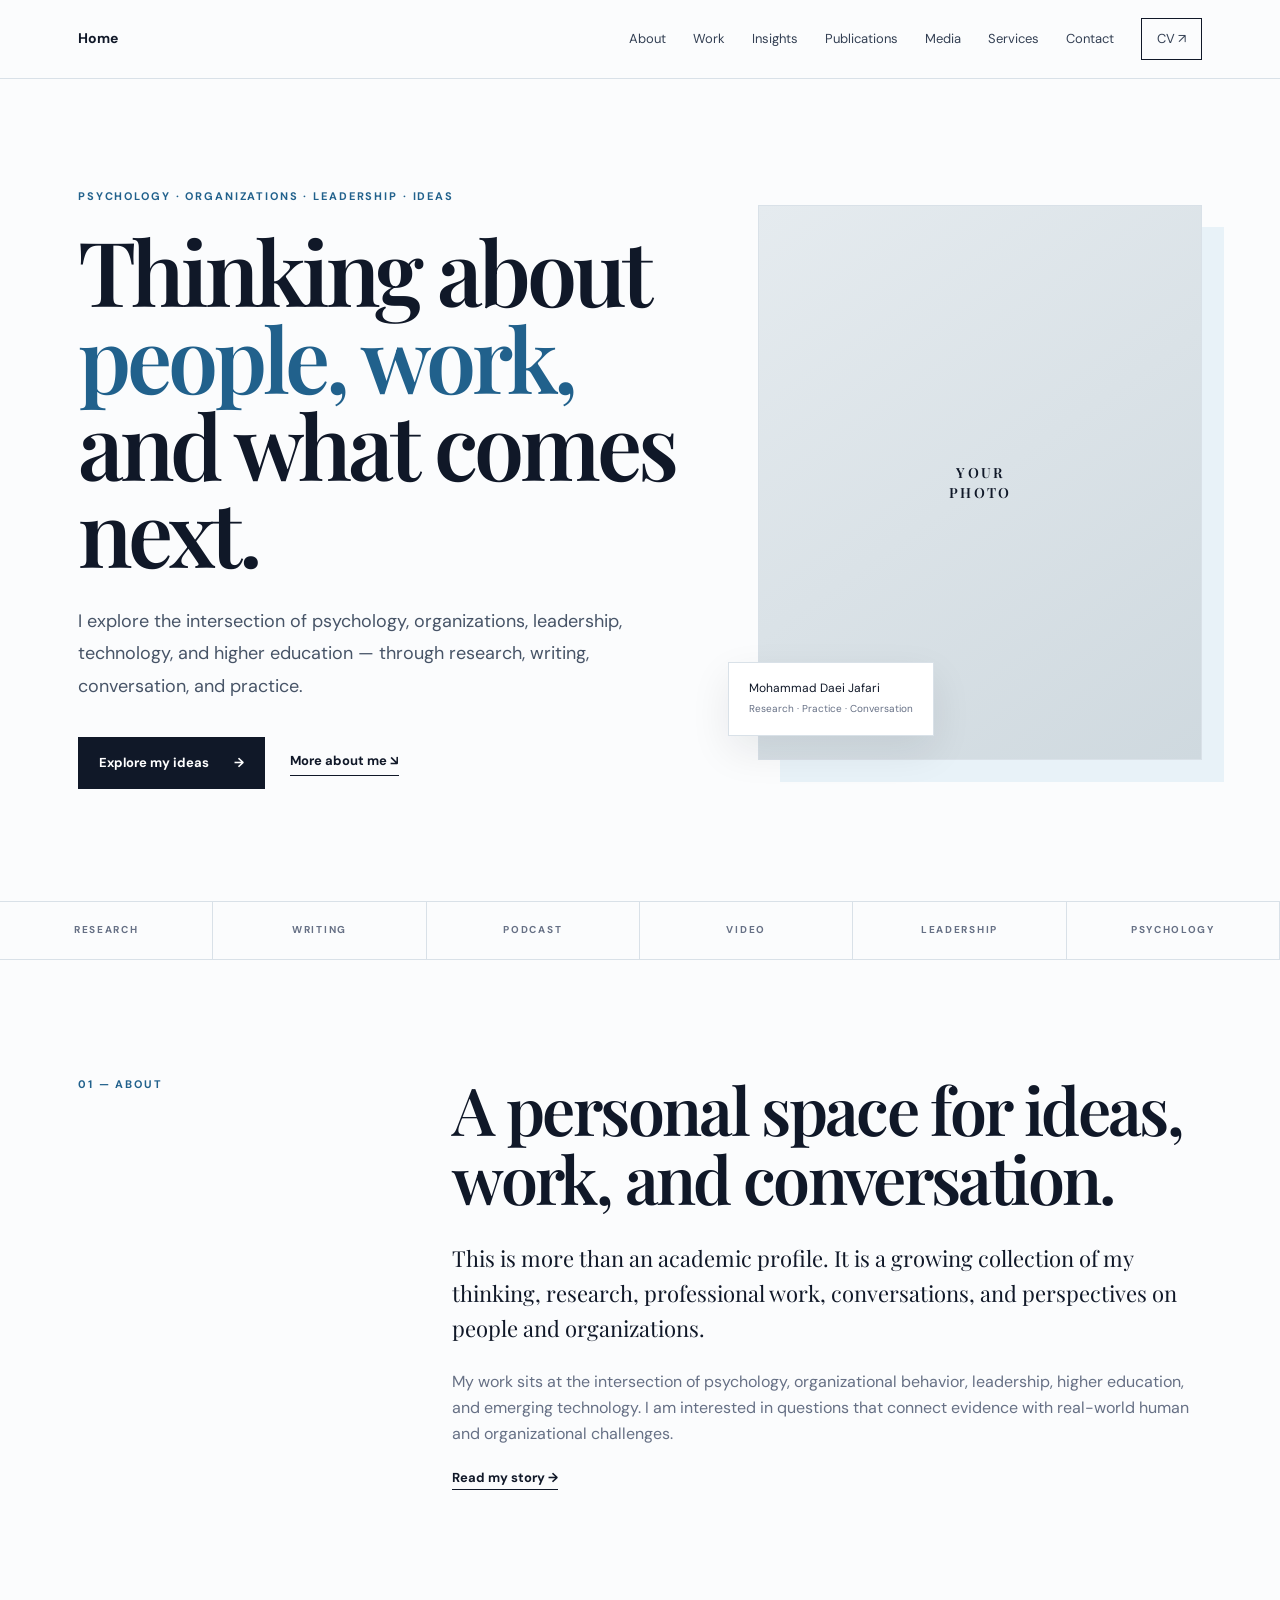
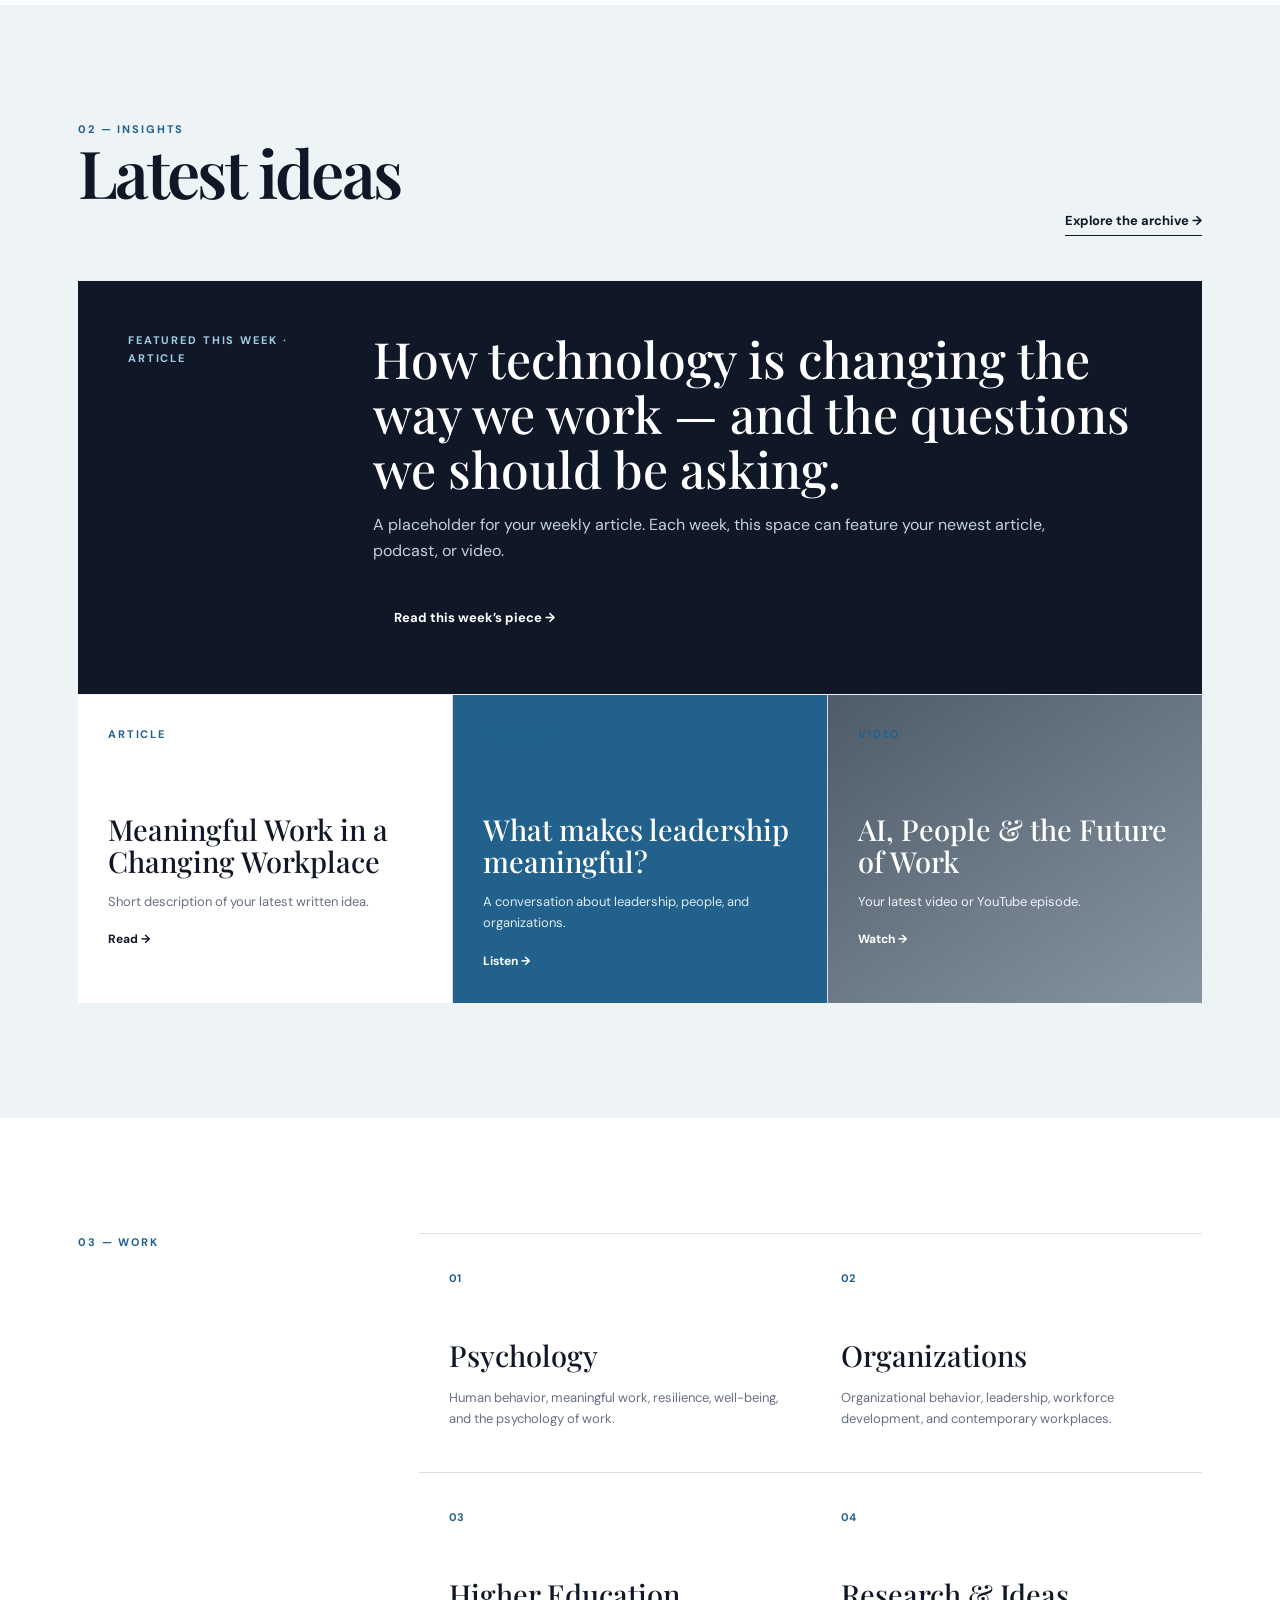
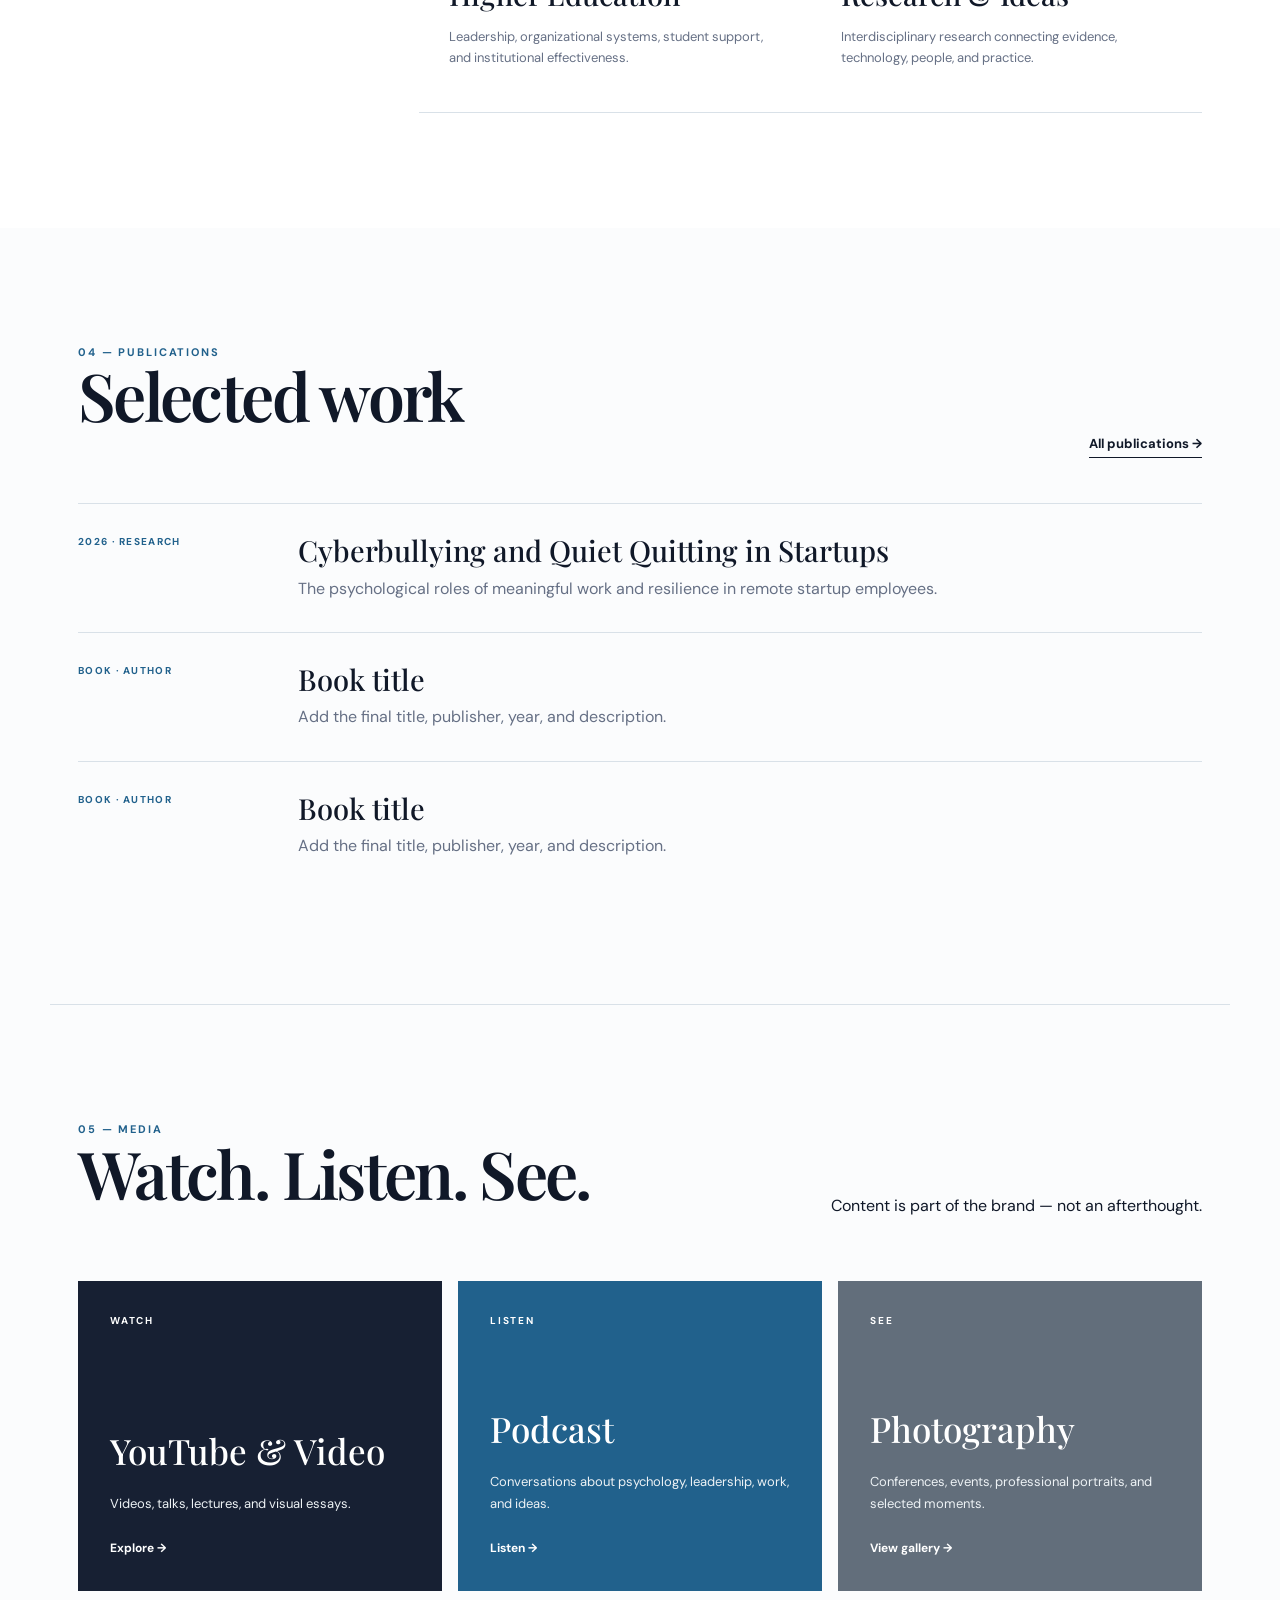
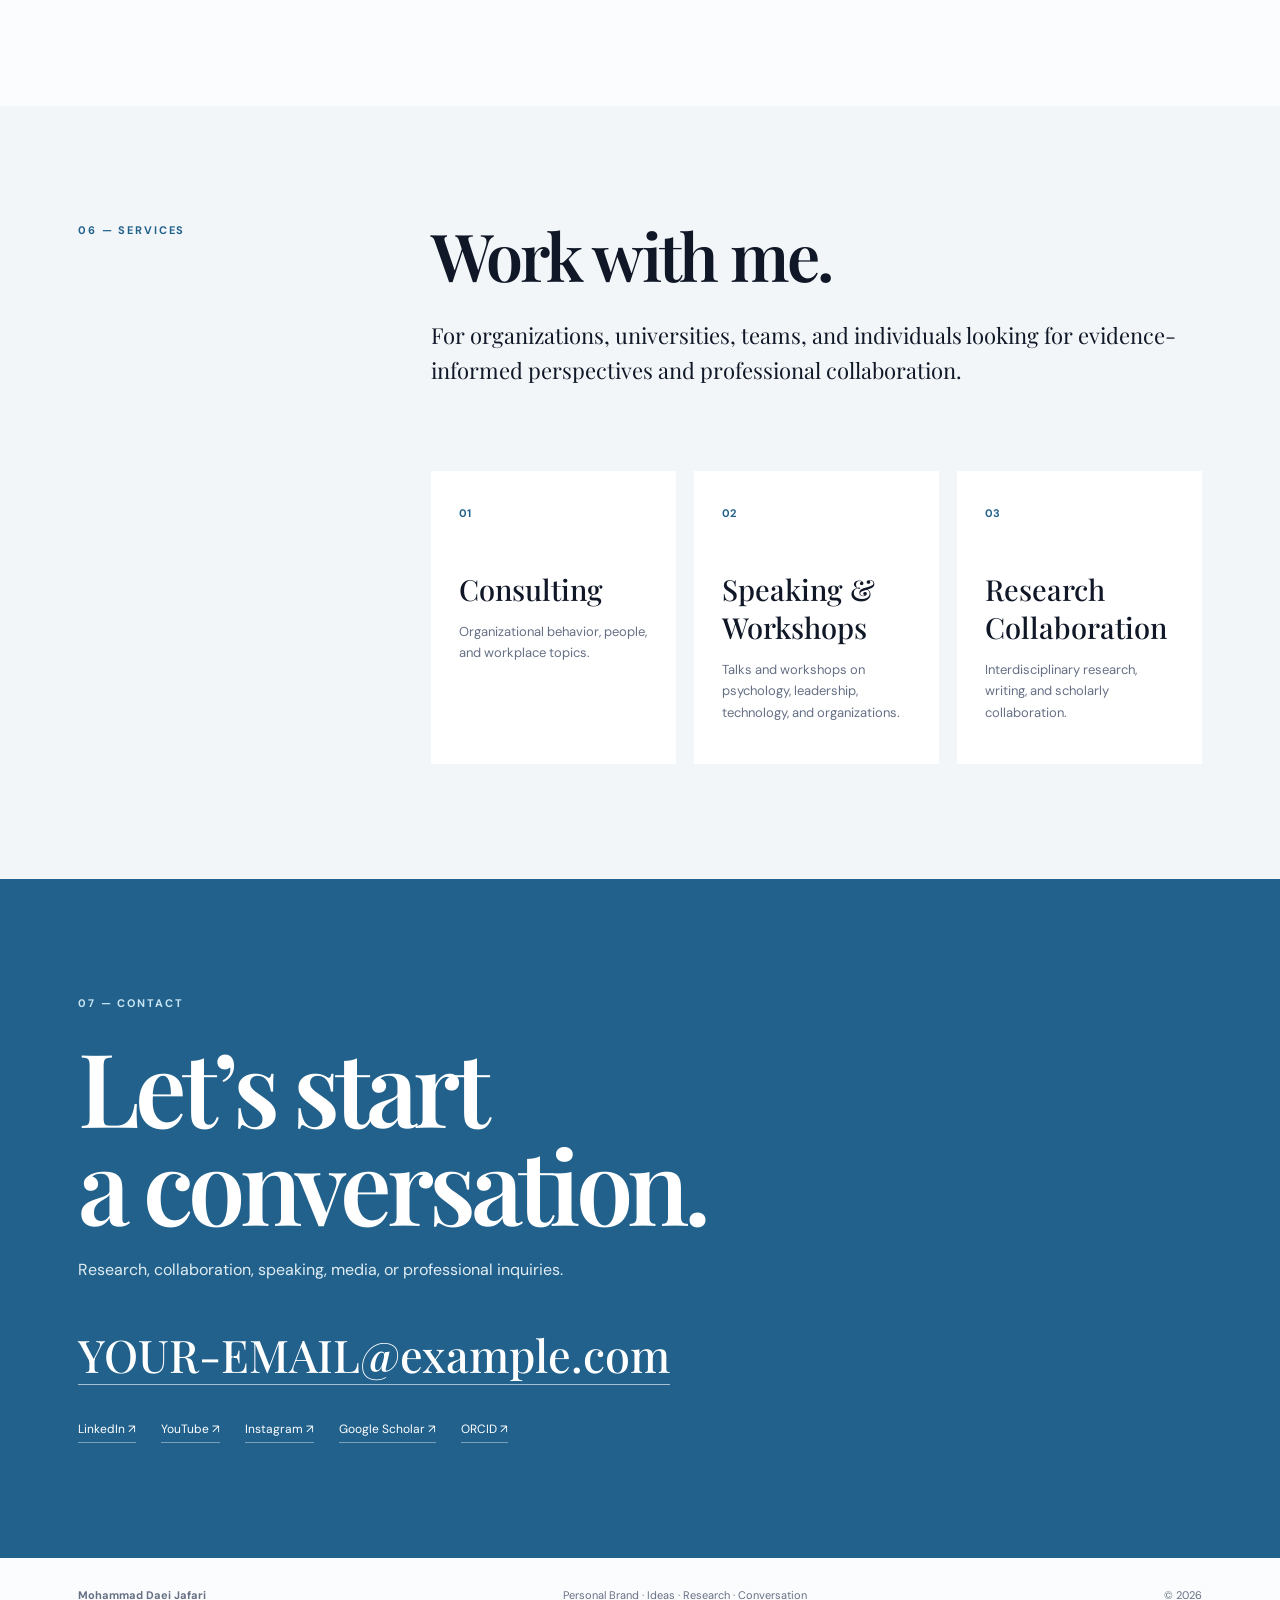
==== index.html @ 054f5a68 "Add files via upload" ====
<!DOCTYPE html>
<html lang="en">
<head>
<meta charset="UTF-8">
<meta name="viewport" content="width=device-width, initial-scale=1.0">
<meta name="description" content="Mohammad Daei Jafari — ideas, research, conversations, and professional work across psychology, organizations, leadership, and higher education.">
<title>Mohammad Daei Jafari — Personal Brand</title>
<link rel="preconnect" href="https://fonts.googleapis.com">
<link rel="preconnect" href="https://fonts.gstatic.com" crossorigin>
<link href="https://fonts.googleapis.com/css2?family=DM+Sans:wght@400;500;600;700&family=Playfair+Display:wght@500;600;700&display=swap" rel="stylesheet">
<link rel="stylesheet" href="style.css">
</head>
<body>
<header class="header">
  <div class="nav-wrap">
    <a class="home" href="#top">Home</a>
    <button class="menu" aria-label="Open navigation">☰</button>
    <nav id="nav">
      <a href="#about">About</a>
      <a href="#work">Work</a>
      <a href="#insights">Insights</a>
      <a href="#publications">Publications</a>
      <a href="#media">Media</a>
      <a href="#services">Services</a>
      <a href="#contact">Contact</a>
      <a class="cv" href="assets/Mohammad-Daei-Jafari-CV.pdf">CV ↗</a>
    </nav>
  </div>
</header>

<main id="top">
<section class="hero">
  <div class="hero-copy">
    <p class="kicker">PSYCHOLOGY · ORGANIZATIONS · LEADERSHIP · IDEAS</p>
    <h1>Thinking about<br><em>people, work,</em><br>and what comes next.</h1>
    <p class="lead">I explore the intersection of psychology, organizations, leadership, technology, and higher education — through research, writing, conversation, and practice.</p>
    <div class="actions">
      <a class="button" href="#insights">Explore my ideas <span>→</span></a>
      <a class="under" href="#about">More about me ↘</a>
    </div>
  </div>
  <div class="hero-image">
    <div class="photo-placeholder"><span>YOUR<br>PHOTO</span></div>
    <div class="caption">Mohammad Daei Jafari<br><small>Research · Practice · Conversation</small></div>
  </div>
</section>

<section class="ticker"><div>RESEARCH</div><div>WRITING</div><div>PODCAST</div><div>VIDEO</div><div>LEADERSHIP</div><div>PSYCHOLOGY</div></section>

<section id="about" class="section about">
  <div class="label">01 — ABOUT</div>
  <div>
    <h2>A personal space for ideas, work, and conversation.</h2>
    <p class="large">This is more than an academic profile. It is a growing collection of my thinking, research, professional work, conversations, and perspectives on people and organizations.</p>
    <p>My work sits at the intersection of psychology, organizational behavior, leadership, higher education, and emerging technology. I am interested in questions that connect evidence with real-world human and organizational challenges.</p>
    <a class="under" href="#">Read my story →</a>
  </div>
</section>

<section id="insights" class="section insights">
  <div class="section-top">
    <div><div class="label">02 — INSIGHTS</div><h2>Latest ideas</h2></div>
    <a class="under" href="#">Explore the archive →</a>
  </div>
  <article class="featured-content">
    <div class="featured-type">FEATURED THIS WEEK · ARTICLE</div>
    <div>
      <h3>How technology is changing the way we work — and the questions we should be asking.</h3>
      <p>A placeholder for your weekly article. Each week, this space can feature your newest article, podcast, or video.</p>
      <a class="button small" href="#">Read this week’s piece →</a>
    </div>
  </article>
  <div class="content-grid">
    <article class="content-card"><div class="type">ARTICLE</div><h3>Meaningful Work in a Changing Workplace</h3><p>Short description of your latest written idea.</p><a href="#">Read →</a></article>
    <article class="content-card dark"><div class="type">PODCAST</div><h3>What makes leadership meaningful?</h3><p>A conversation about leadership, people, and organizations.</p><a href="#">Listen →</a></article>
    <article class="content-card image-card"><div class="type">VIDEO</div><h3>AI, People & the Future of Work</h3><p>Your latest video or YouTube episode.</p><a href="#">Watch →</a></article>
  </div>
</section>

<section id="work" class="section work">
  <div class="label">03 — WORK</div>
  <div class="work-grid">
    <div><span>01</span><h3>Psychology</h3><p>Human behavior, meaningful work, resilience, well-being, and the psychology of work.</p></div>
    <div><span>02</span><h3>Organizations</h3><p>Organizational behavior, leadership, workforce development, and contemporary workplaces.</p></div>
    <div><span>03</span><h3>Higher Education</h3><p>Leadership, organizational systems, student support, and institutional effectiveness.</p></div>
    <div><span>04</span><h3>Research & Ideas</h3><p>Interdisciplinary research connecting evidence, technology, people, and practice.</p></div>
  </div>
</section>

<section id="publications" class="section publications">
  <div class="section-top"><div><div class="label">04 — PUBLICATIONS</div><h2>Selected work</h2></div><a class="under" href="#">All publications →</a></div>
  <div class="pub"><span>2026 · RESEARCH</span><div><h3>Cyberbullying and Quiet Quitting in Startups</h3><p>The psychological roles of meaningful work and resilience in remote startup employees.</p></div></div>
  <div class="pub"><span>BOOK · AUTHOR</span><div><h3>Book title</h3><p>Add the final title, publisher, year, and description.</p></div></div>
  <div class="pub"><span>BOOK · AUTHOR</span><div><h3>Book title</h3><p>Add the final title, publisher, year, and description.</p></div></div>
</section>

<section id="media" class="section media">
  <div class="section-top"><div><div class="label">05 — MEDIA</div><h2>Watch. Listen. See.</h2></div><p>Content is part of the brand — not an afterthought.</p></div>
  <div class="media-grid">
    <a class="media-box video" href="#"><span>WATCH</span><h3>YouTube & Video</h3><p>Videos, talks, lectures, and visual essays.</p><b>Explore →</b></a>
    <a class="media-box podcast" href="#"><span>LISTEN</span><h3>Podcast</h3><p>Conversations about psychology, leadership, work, and ideas.</p><b>Listen →</b></a>
    <a class="media-box photos" href="#"><span>SEE</span><h3>Photography</h3><p>Conferences, events, professional portraits, and selected moments.</p><b>View gallery →</b></a>
  </div>
</section>

<section id="services" class="section services">
  <div class="label">06 — SERVICES</div>
  <div>
    <h2>Work with me.</h2>
    <p class="large">For organizations, universities, teams, and individuals looking for evidence-informed perspectives and professional collaboration.</p>
  </div>
  <div class="service-list">
    <div><span>01</span><h3>Consulting</h3><p>Organizational behavior, people, and workplace topics.</p></div>
    <div><span>02</span><h3>Speaking & Workshops</h3><p>Talks and workshops on psychology, leadership, technology, and organizations.</p></div>
    <div><span>03</span><h3>Research Collaboration</h3><p>Interdisciplinary research, writing, and scholarly collaboration.</p></div>
  </div>
</section>

<section id="contact" class="contact">
  <div class="section">
    <div class="label">07 — CONTACT</div>
    <h2>Let’s start<br>a conversation.</h2>
    <p>Research, collaboration, speaking, media, or professional inquiries.</p>
    <a class="email" href="mailto:YOUR-EMAIL@example.com">YOUR-EMAIL@example.com</a>
    <div class="links"><a href="#">LinkedIn ↗</a><a href="#">YouTube ↗</a><a href="#">Instagram ↗</a><a href="#">Google Scholar ↗</a><a href="#">ORCID ↗</a></div>
  </div>
</section>
</main>

<footer><strong>Mohammad Daei Jafari</strong><span>Personal Brand · Ideas · Research · Conversation</span><span>© <span id="year"></span></span></footer>
<script src="script.js"></script>
</body>
</html>
---- style.css ----
:root{--ink:#101828;--muted:#667085;--blue:#21618c;--sky:#e8f2f8;--paper:#fbfcfd;--line:#d9e1e8;--max:1180px}
*{box-sizing:border-box}html{scroll-behavior:smooth}body{margin:0;background:var(--paper);color:var(--ink);font-family:"DM Sans",Arial,sans-serif;line-height:1.65}a{text-decoration:none;color:inherit}.header{position:sticky;top:0;z-index:20;background:rgba(251,252,253,.94);backdrop-filter:blur(15px);border-bottom:1px solid var(--line)}.nav-wrap{max-width:var(--max);height:78px;margin:auto;padding:0 28px;display:flex;align-items:center;justify-content:space-between}.home{font-weight:700;font-size:14px}.nav-wrap nav{display:flex;gap:27px;align-items:center;font-size:13px;color:#344054}.nav-wrap nav a:hover{color:var(--blue)}.cv{border:1px solid var(--ink);padding:9px 15px}.menu{display:none;border:0;background:none;font-size:23px}
.hero{max-width:var(--max);margin:auto;min-height:calc(100vh - 78px);padding:75px 28px 90px;display:grid;grid-template-columns:1.15fr .85fr;gap:80px;align-items:center}.kicker,.label,.type,.featured-type{font-size:11px;letter-spacing:.17em;font-weight:700;color:var(--blue)}.hero h1{font:600 clamp(55px,7vw,92px)/.97 "Playfair Display",Georgia,serif;letter-spacing:-.045em;margin:22px 0 30px}.hero h1 em{font-style:normal;color:var(--blue)}.lead{font-size:18px;line-height:1.8;color:#475467;max-width:680px}.actions{display:flex;gap:25px;align-items:center;margin-top:35px}.button{display:inline-flex;gap:25px;background:var(--ink);color:#fff;padding:15px 21px;font-size:13px;font-weight:700}.button.small{margin-top:12px}.under{font-size:13px;font-weight:700;border-bottom:1px solid currentColor;padding-bottom:3px}.hero-image{position:relative}.photo-placeholder{aspect-ratio:4/5;background:linear-gradient(145deg,#e5ebef,#cfd9df);display:grid;place-items:center;border:1px solid var(--line);box-shadow:22px 22px 0 var(--sky);font:600 14px/1.4 "Playfair Display",serif;letter-spacing:.15em;text-align:center}.caption{position:absolute;bottom:24px;left:-30px;background:#fff;border:1px solid var(--line);padding:16px 20px;font-size:12px;box-shadow:0 15px 40px #10182815}.caption small{color:var(--muted)}
.ticker{display:grid;grid-template-columns:repeat(6,1fr);border-top:1px solid var(--line);border-bottom:1px solid var(--line);font-size:10px;letter-spacing:.17em;font-weight:700;color:var(--muted);text-align:center}.ticker div{padding:20px 8px;border-right:1px solid var(--line)}.section{max-width:var(--max);margin:auto;padding:115px 28px}.about{display:grid;grid-template-columns:.55fr 1.45fr;gap:90px}.about h2,.section h2{font:600 clamp(42px,5.3vw,66px)/1.05 "Playfair Display",Georgia,serif;letter-spacing:-.04em;margin:0 0 28px}.large{font:22px/1.6 "Playfair Display",Georgia,serif}.about p:not(.large){color:#667085;max-width:750px}.section-top{display:flex;justify-content:space-between;align-items:end;gap:40px;margin-bottom:45px}.insights{background:#eef3f6;max-width:none;padding-left:max(28px,calc((100vw - 1124px)/2));padding-right:max(28px,calc((100vw - 1124px)/2))}.featured-content{background:var(--ink);color:#fff;padding:50px;display:grid;grid-template-columns:.4fr 1.6fr;gap:50px}.featured-type{color:#9fcde5}.featured-content h3{font:500 clamp(30px,4vw,50px)/1.1 "Playfair Display",serif;margin:0 0 15px}.featured-content p{color:#c6d0da;max-width:700px}.content-grid{display:grid;grid-template-columns:repeat(3,1fr);gap:1px;background:var(--line);margin-top:1px}.content-card{background:#fff;padding:30px;min-height:270px}.content-card.dark{background:#21618c;color:#fff}.content-card h3{font:500 29px/1.12 "Playfair Display",serif;margin:70px 0 12px}.content-card p{font-size:13px;color:var(--muted)}.content-card.dark p{color:#dbeaf3}.content-card a{font-size:12px;font-weight:700}.image-card{background:linear-gradient(145deg,#4e5b68,#8795a2)!important;color:#fff}.image-card p{color:#edf2f5}
.work{background:#fff;max-width:none;padding-left:max(28px,calc((100vw - 1124px)/2));padding-right:max(28px,calc((100vw - 1124px)/2));display:grid;grid-template-columns:.5fr 1.5fr;gap:80px}.work-grid{display:grid;grid-template-columns:1fr 1fr;border-top:1px solid var(--line)}.work-grid>div{padding:30px;border-bottom:1px solid var(--line)}.work-grid span,.service-list span{font-size:11px;color:var(--blue);font-weight:700}.work-grid h3,.service-list h3{font:500 29px "Playfair Display",serif;margin:45px 0 8px}.work-grid p,.service-list p{font-size:13px;color:var(--muted)}
.publications{border-bottom:1px solid var(--line)}.pub{display:grid;grid-template-columns:180px 1fr;gap:40px;padding:30px 0;border-top:1px solid var(--line)}.pub>span{font-size:10px;color:var(--blue);font-weight:700;letter-spacing:.13em}.pub h3{font:500 29px/1.15 "Playfair Display",serif;margin:0 0 8px}.pub p{margin:0;color:var(--muted)}
.media{max-width:none;padding-left:max(28px,calc((100vw - 1124px)/2));padding-right:max(28px,calc((100vw - 1124px)/2))}.media-grid{display:grid;grid-template-columns:repeat(3,1fr);gap:16px}.media-box{min-height:310px;padding:32px;color:#fff;display:flex;flex-direction:column;justify-content:flex-end;transition:.2s}.media-box:hover{transform:translateY(-5px)}.media-box span{font-size:10px;letter-spacing:.18em;font-weight:700;margin-bottom:auto}.media-box h3{font:500 35px/1.05 "Playfair Display",serif;margin:0 0 10px}.media-box p{font-size:13px;max-width:300px;color:#edf2f5}.media-box b{font-size:12px;margin-top:12px}.video{background:#172033}.podcast{background:#21618c}.photos{background:#626e7b}
.services{display:grid;grid-template-columns:.55fr 1.45fr;gap:60px;background:#f3f6f8;max-width:none;padding-left:max(28px,calc((100vw - 1124px)/2));padding-right:max(28px,calc((100vw - 1124px)/2))}.service-list{grid-column:2;display:grid;grid-template-columns:repeat(3,1fr);gap:18px}.service-list>div{background:#fff;padding:28px;min-height:220px}.contact{background:var(--blue);color:#fff}.contact .section{max-width:var(--max)}.contact .label{color:#c8e5f3}.contact h2{font:600 clamp(55px,8vw,105px)/.95 "Playfair Display",serif;letter-spacing:-.05em;margin:25px 0}.contact p{color:#e1edf3}.email{font:500 clamp(25px,4vw,45px) "Playfair Display",serif;border-bottom:1px solid #ffffff99;display:inline-block;margin:25px 0 35px}.links{display:flex;gap:25px;font-size:12px}.links a{border-bottom:1px solid #ffffff66;padding-bottom:2px}footer{max-width:var(--max);margin:auto;padding:28px;font-size:11px;color:var(--muted);display:flex;justify-content:space-between;gap:20px}
@media(max-width:1050px){.nav-wrap nav{gap:15px}.hero{gap:45px}.work{grid-template-columns:1fr}.service-list{grid-column:auto}}
@media(max-width:850px){.menu{display:block}.nav-wrap nav{display:none;position:absolute;left:0;right:0;top:78px;background:var(--paper);padding:22px 28px;flex-direction:column;align-items:flex-start;border-bottom:1px solid var(--line)}.nav-wrap nav.open{display:flex}.hero,.about{grid-template-columns:1fr}.hero{padding-top:55px}.hero-image{max-width:560px}.content-grid,.media-grid,.service-list{grid-template-columns:1fr}.featured-content{grid-template-columns:1fr;gap:25px}.work-grid{grid-template-columns:1fr}.ticker{grid-template-columns:repeat(3,1fr)}}
@media(max-width:600px){.section{padding:75px 20px}.hero{padding:45px 20px 75px}.hero h1{font-size:55px}.hero-image{margin-top:20px}.caption{left:10px}.section-top{align-items:flex-start;flex-direction:column}.featured-content{padding:30px}.pub{grid-template-columns:1fr;gap:10px}.services{padding-left:20px;padding-right:20px}footer{padding:25px 20px;flex-direction:column}.links{flex-direction:column;gap:12px}.ticker{grid-template-columns:1fr 1fr}}
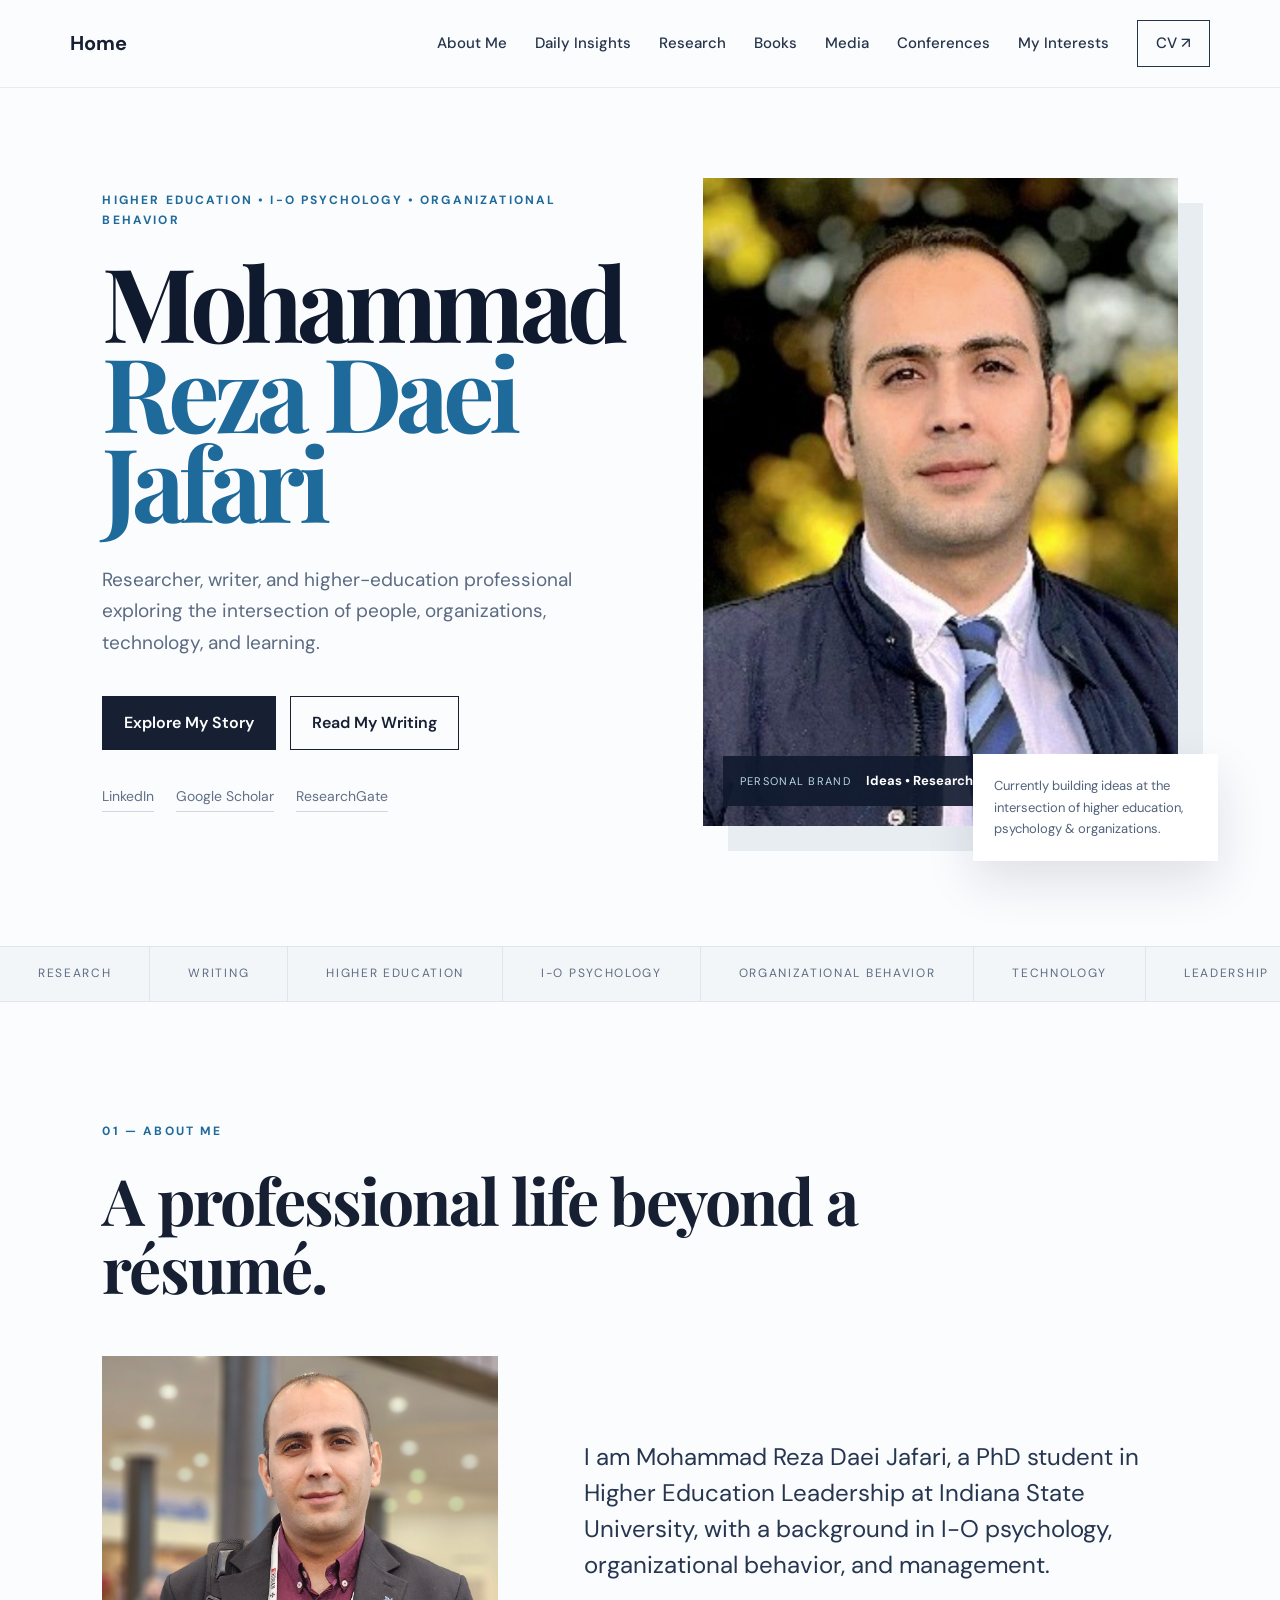
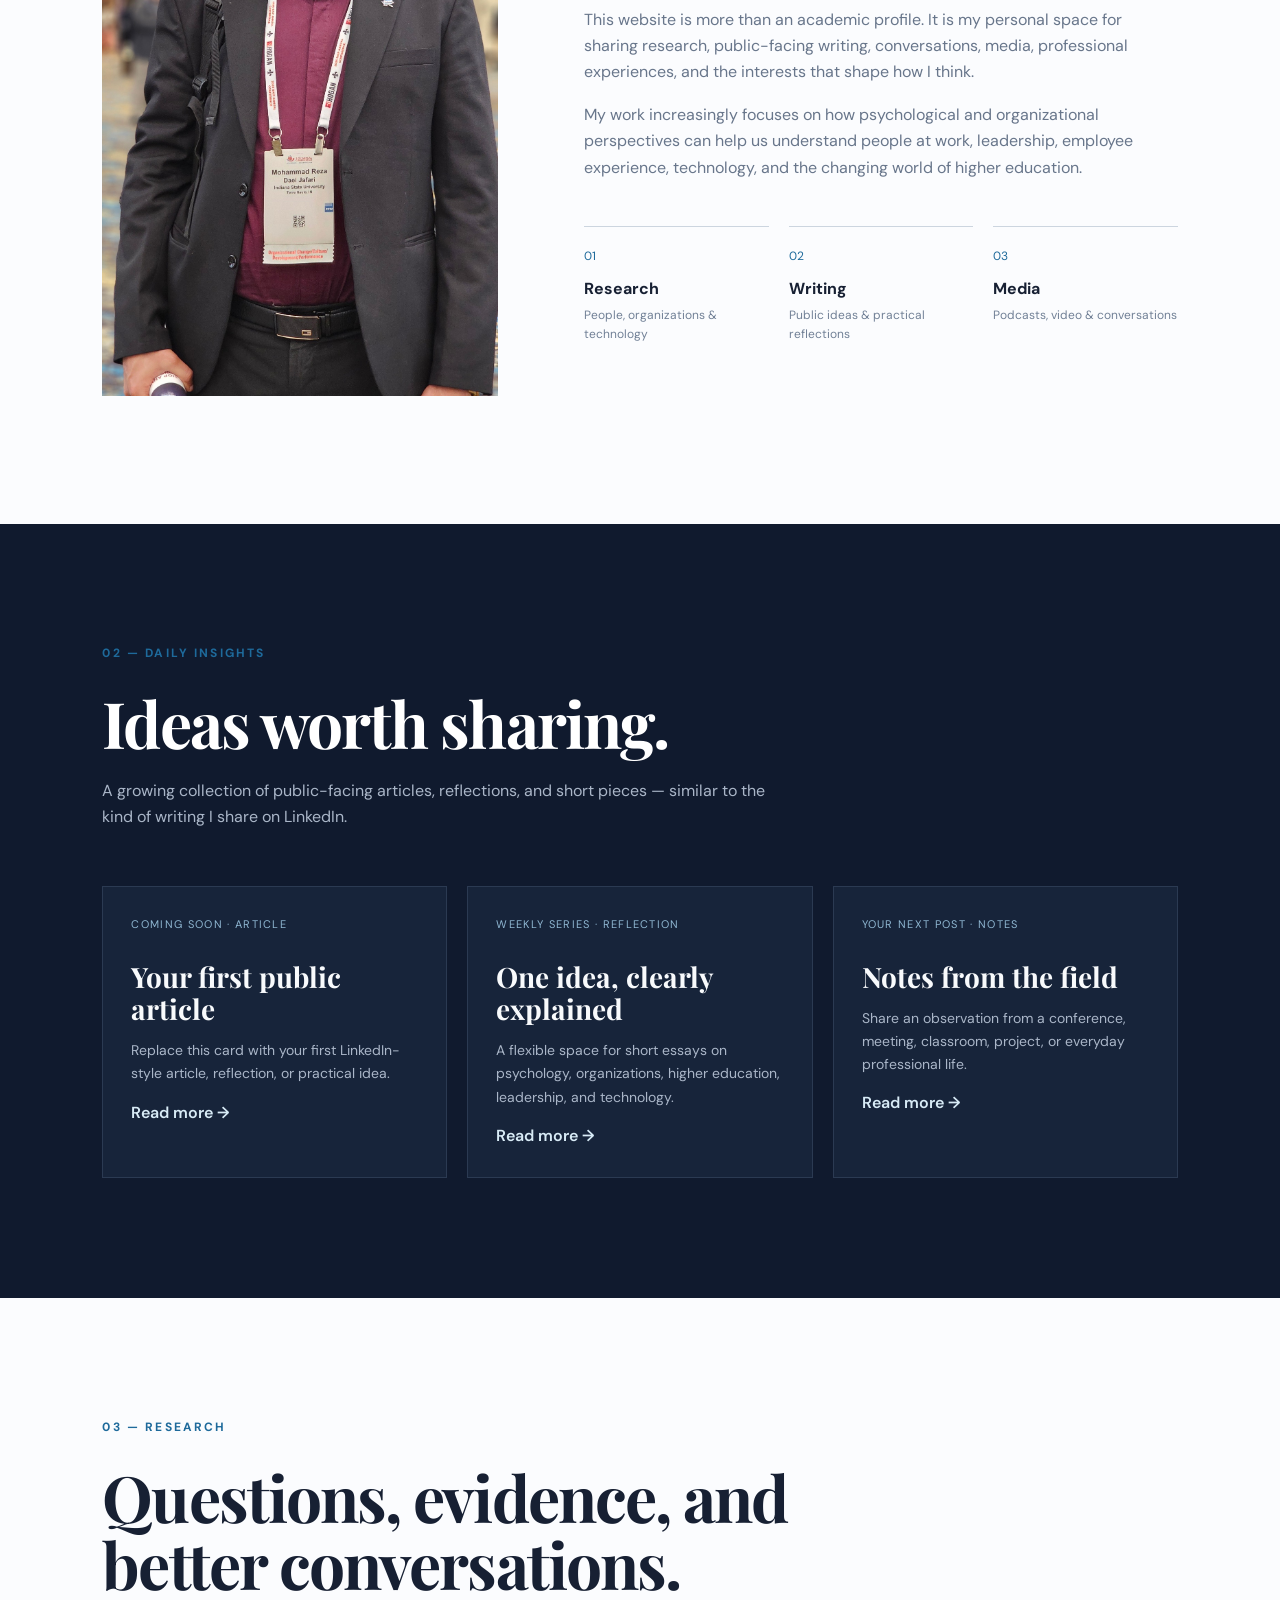
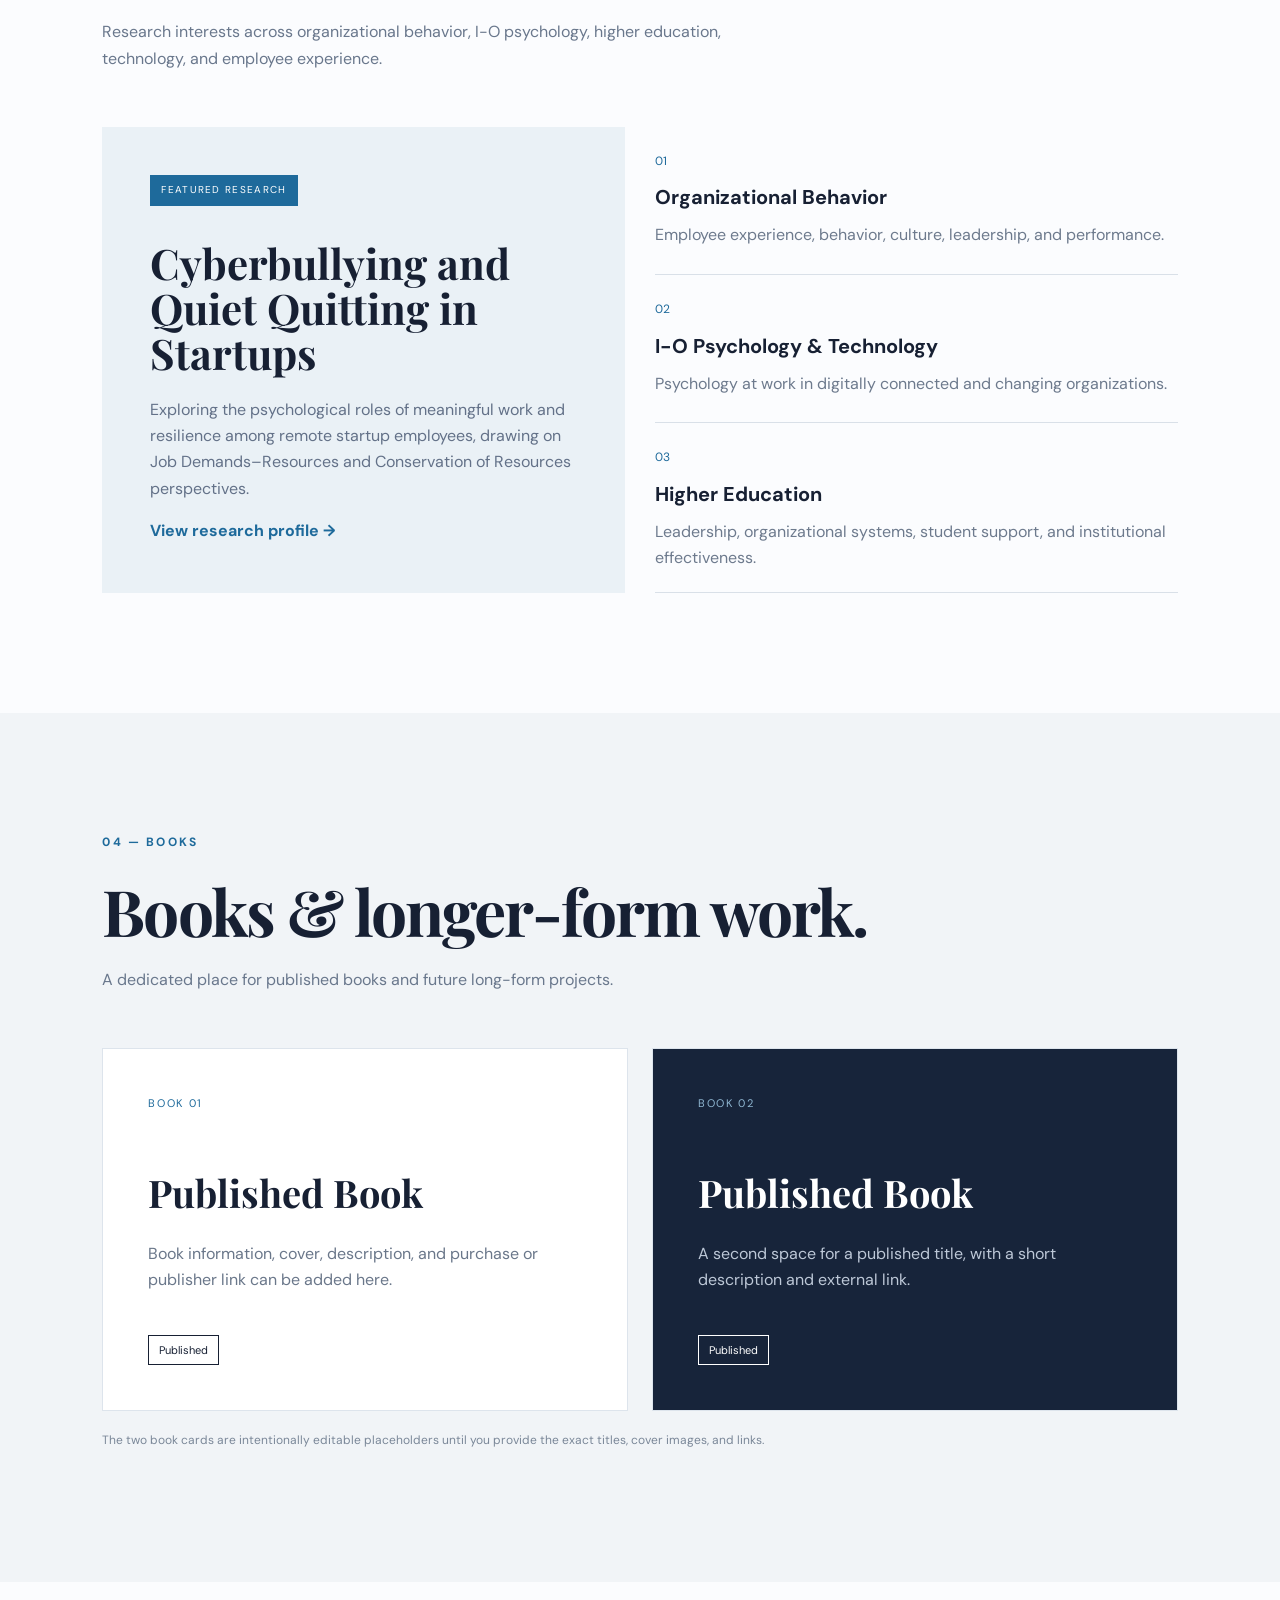
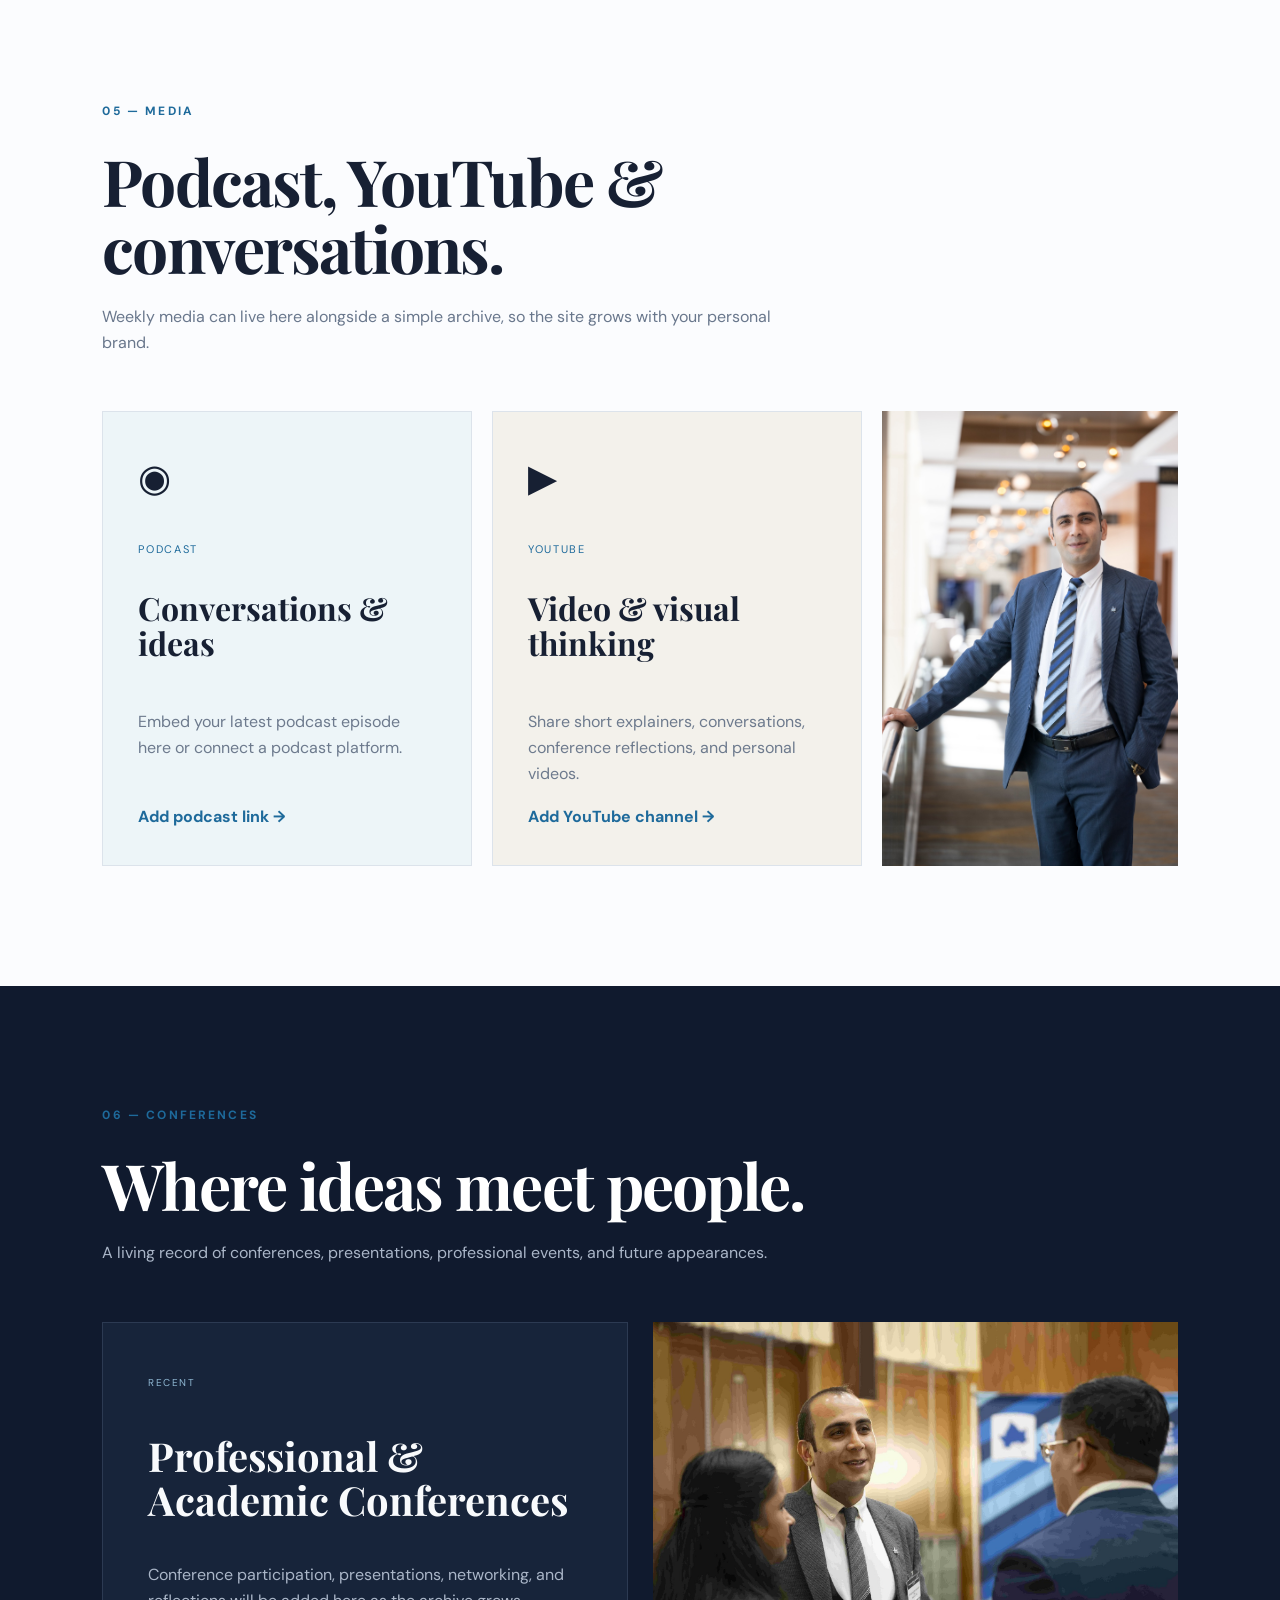
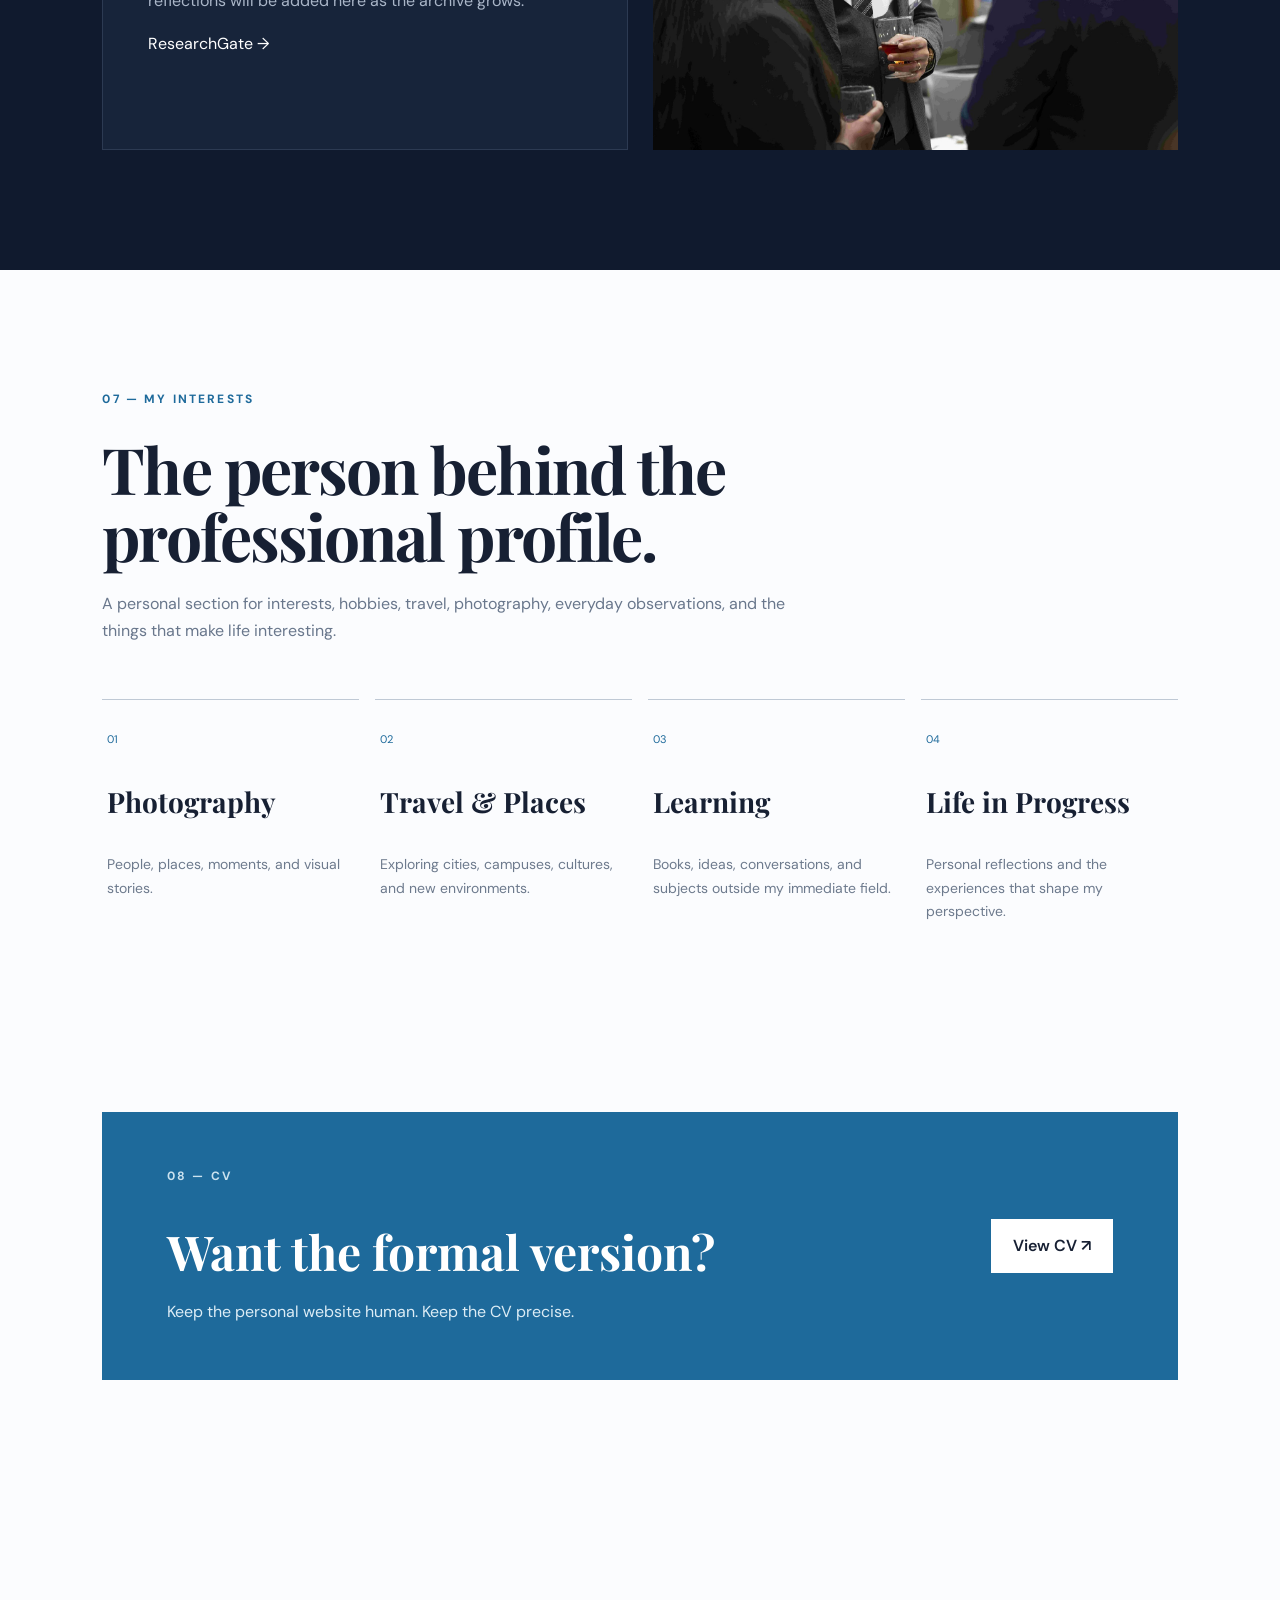
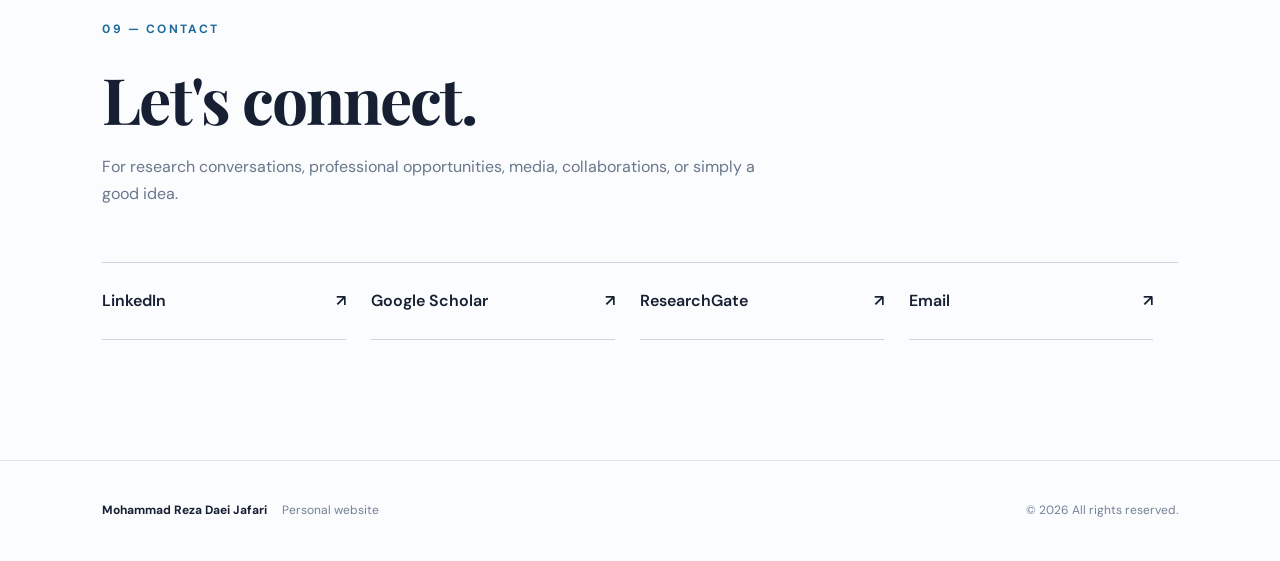
==== commit 3fdcdae0: "Add files via upload" ====
--- a/index.html
+++ b/index.html
@@ -1,133 +1,249 @@
 <!DOCTYPE html>
 <html lang="en">
 <head>
-<meta charset="UTF-8">
-<meta name="viewport" content="width=device-width, initial-scale=1.0">
-<meta name="description" content="Mohammad Daei Jafari — ideas, research, conversations, and professional work across psychology, organizations, leadership, and higher education.">
-<title>Mohammad Daei Jafari — Personal Brand</title>
-<link rel="preconnect" href="https://fonts.googleapis.com">
-<link rel="preconnect" href="https://fonts.gstatic.com" crossorigin>
-<link href="https://fonts.googleapis.com/css2?family=DM+Sans:wght@400;500;600;700&family=Playfair+Display:wght@500;600;700&display=swap" rel="stylesheet">
-<link rel="stylesheet" href="style.css">
+  <meta charset="UTF-8">
+  <meta name="viewport" content="width=device-width, initial-scale=1.0">
+  <meta name="description" content="Mohammad Reza Daei Jafari — personal brand, research, writing, media, conferences, and interests.">
+  <meta name="author" content="Mohammad Reza Daei Jafari">
+  <meta name="theme-color" content="#0d1b2a">
+  <title>Mohammad Reza Daei Jafari | Personal Website</title>
+  <link rel="preconnect" href="https://fonts.googleapis.com">
+  <link rel="preconnect" href="https://fonts.gstatic.com" crossorigin>
+  <link href="https://fonts.googleapis.com/css2?family=DM+Sans:wght@400;500;600;700&family=Playfair+Display:wght@600;700&display=swap" rel="stylesheet">
+  <link rel="stylesheet" href="style.css">
 </head>
 <body>
-<header class="header">
-  <div class="nav-wrap">
-    <a class="home" href="#top">Home</a>
-    <button class="menu" aria-label="Open navigation">☰</button>
-    <nav id="nav">
-      <a href="#about">About</a>
-      <a href="#work">Work</a>
-      <a href="#insights">Insights</a>
-      <a href="#publications">Publications</a>
+  <div class="progress" id="progress"></div>
+
+  <header class="site-header" id="top">
+    <a class="brand" href="#home" aria-label="Home">Home</a>
+    <button class="menu-toggle" id="menuToggle" aria-label="Open menu">☰</button>
+    <nav class="nav" id="nav">
+      <a href="#about">About Me</a>
+      <a href="#daily-insights">Daily Insights</a>
+      <a href="#research">Research</a>
+      <a href="#books">Books</a>
       <a href="#media">Media</a>
-      <a href="#services">Services</a>
-      <a href="#contact">Contact</a>
-      <a class="cv" href="assets/Mohammad-Daei-Jafari-CV.pdf">CV ↗</a>
+      <a href="#conferences">Conferences</a>
+      <a href="#interests">My Interests</a>
+      <a class="nav-cv" href="#cv">CV ↗</a>
     </nav>
-  </div>
-</header>
-
-<main id="top">
-<section class="hero">
-  <div class="hero-copy">
-    <p class="kicker">PSYCHOLOGY · ORGANIZATIONS · LEADERSHIP · IDEAS</p>
-    <h1>Thinking about<br><em>people, work,</em><br>and what comes next.</h1>
-    <p class="lead">I explore the intersection of psychology, organizations, leadership, technology, and higher education — through research, writing, conversation, and practice.</p>
-    <div class="actions">
-      <a class="button" href="#insights">Explore my ideas <span>→</span></a>
-      <a class="under" href="#about">More about me ↘</a>
-    </div>
-  </div>
-  <div class="hero-image">
-    <div class="photo-placeholder"><span>YOUR<br>PHOTO</span></div>
-    <div class="caption">Mohammad Daei Jafari<br><small>Research · Practice · Conversation</small></div>
-  </div>
-</section>
-
-<section class="ticker"><div>RESEARCH</div><div>WRITING</div><div>PODCAST</div><div>VIDEO</div><div>LEADERSHIP</div><div>PSYCHOLOGY</div></section>
-
-<section id="about" class="section about">
-  <div class="label">01 — ABOUT</div>
-  <div>
-    <h2>A personal space for ideas, work, and conversation.</h2>
-    <p class="large">This is more than an academic profile. It is a growing collection of my thinking, research, professional work, conversations, and perspectives on people and organizations.</p>
-    <p>My work sits at the intersection of psychology, organizational behavior, leadership, higher education, and emerging technology. I am interested in questions that connect evidence with real-world human and organizational challenges.</p>
-    <a class="under" href="#">Read my story →</a>
-  </div>
-</section>
-
-<section id="insights" class="section insights">
-  <div class="section-top">
-    <div><div class="label">02 — INSIGHTS</div><h2>Latest ideas</h2></div>
-    <a class="under" href="#">Explore the archive →</a>
-  </div>
-  <article class="featured-content">
-    <div class="featured-type">FEATURED THIS WEEK · ARTICLE</div>
-    <div>
-      <h3>How technology is changing the way we work — and the questions we should be asking.</h3>
-      <p>A placeholder for your weekly article. Each week, this space can feature your newest article, podcast, or video.</p>
-      <a class="button small" href="#">Read this week’s piece →</a>
-    </div>
-  </article>
-  <div class="content-grid">
-    <article class="content-card"><div class="type">ARTICLE</div><h3>Meaningful Work in a Changing Workplace</h3><p>Short description of your latest written idea.</p><a href="#">Read →</a></article>
-    <article class="content-card dark"><div class="type">PODCAST</div><h3>What makes leadership meaningful?</h3><p>A conversation about leadership, people, and organizations.</p><a href="#">Listen →</a></article>
-    <article class="content-card image-card"><div class="type">VIDEO</div><h3>AI, People & the Future of Work</h3><p>Your latest video or YouTube episode.</p><a href="#">Watch →</a></article>
-  </div>
-</section>
-
-<section id="work" class="section work">
-  <div class="label">03 — WORK</div>
-  <div class="work-grid">
-    <div><span>01</span><h3>Psychology</h3><p>Human behavior, meaningful work, resilience, well-being, and the psychology of work.</p></div>
-    <div><span>02</span><h3>Organizations</h3><p>Organizational behavior, leadership, workforce development, and contemporary workplaces.</p></div>
-    <div><span>03</span><h3>Higher Education</h3><p>Leadership, organizational systems, student support, and institutional effectiveness.</p></div>
-    <div><span>04</span><h3>Research & Ideas</h3><p>Interdisciplinary research connecting evidence, technology, people, and practice.</p></div>
-  </div>
-</section>
-
-<section id="publications" class="section publications">
-  <div class="section-top"><div><div class="label">04 — PUBLICATIONS</div><h2>Selected work</h2></div><a class="under" href="#">All publications →</a></div>
-  <div class="pub"><span>2026 · RESEARCH</span><div><h3>Cyberbullying and Quiet Quitting in Startups</h3><p>The psychological roles of meaningful work and resilience in remote startup employees.</p></div></div>
-  <div class="pub"><span>BOOK · AUTHOR</span><div><h3>Book title</h3><p>Add the final title, publisher, year, and description.</p></div></div>
-  <div class="pub"><span>BOOK · AUTHOR</span><div><h3>Book title</h3><p>Add the final title, publisher, year, and description.</p></div></div>
-</section>
-
-<section id="media" class="section media">
-  <div class="section-top"><div><div class="label">05 — MEDIA</div><h2>Watch. Listen. See.</h2></div><p>Content is part of the brand — not an afterthought.</p></div>
-  <div class="media-grid">
-    <a class="media-box video" href="#"><span>WATCH</span><h3>YouTube & Video</h3><p>Videos, talks, lectures, and visual essays.</p><b>Explore →</b></a>
-    <a class="media-box podcast" href="#"><span>LISTEN</span><h3>Podcast</h3><p>Conversations about psychology, leadership, work, and ideas.</p><b>Listen →</b></a>
-    <a class="media-box photos" href="#"><span>SEE</span><h3>Photography</h3><p>Conferences, events, professional portraits, and selected moments.</p><b>View gallery →</b></a>
-  </div>
-</section>
-
-<section id="services" class="section services">
-  <div class="label">06 — SERVICES</div>
-  <div>
-    <h2>Work with me.</h2>
-    <p class="large">For organizations, universities, teams, and individuals looking for evidence-informed perspectives and professional collaboration.</p>
-  </div>
-  <div class="service-list">
-    <div><span>01</span><h3>Consulting</h3><p>Organizational behavior, people, and workplace topics.</p></div>
-    <div><span>02</span><h3>Speaking & Workshops</h3><p>Talks and workshops on psychology, leadership, technology, and organizations.</p></div>
-    <div><span>03</span><h3>Research Collaboration</h3><p>Interdisciplinary research, writing, and scholarly collaboration.</p></div>
-  </div>
-</section>
-
-<section id="contact" class="contact">
-  <div class="section">
-    <div class="label">07 — CONTACT</div>
-    <h2>Let’s start<br>a conversation.</h2>
-    <p>Research, collaboration, speaking, media, or professional inquiries.</p>
-    <a class="email" href="mailto:YOUR-EMAIL@example.com">YOUR-EMAIL@example.com</a>
-    <div class="links"><a href="#">LinkedIn ↗</a><a href="#">YouTube ↗</a><a href="#">Instagram ↗</a><a href="#">Google Scholar ↗</a><a href="#">ORCID ↗</a></div>
-  </div>
-</section>
-</main>
-
-<footer><strong>Mohammad Daei Jafari</strong><span>Personal Brand · Ideas · Research · Conversation</span><span>© <span id="year"></span></span></footer>
-<script src="script.js"></script>
+  </header>
+
+  <main>
+    <section class="hero section" id="home">
+      <div class="hero-copy reveal">
+        <p class="eyebrow">HIGHER EDUCATION • I-O PSYCHOLOGY • ORGANIZATIONAL BEHAVIOR</p>
+        <h1>Mohammad<br><span>Reza Daei Jafari</span></h1>
+        <p class="hero-text">
+          Researcher, writer, and higher-education professional exploring the intersection of
+          people, organizations, technology, and learning.
+        </p>
+        <div class="hero-actions">
+          <a class="button primary" href="#about">Explore My Story</a>
+          <a class="button ghost" href="#daily-insights">Read My Writing</a>
+        </div>
+        <div class="social-row">
+          <a href="https://www.linkedin.com/in/mohammad-reza-daei-jafari/" target="_blank" rel="noopener">LinkedIn</a>
+          <a href="https://scholar.google.com/citations?user=QjJZvMoAAAAJ&hl=en" target="_blank" rel="noopener">Google Scholar</a>
+          <a href="https://www.researchgate.net/profile/Mohammad-Reza-Daei-Jafari" target="_blank" rel="noopener">ResearchGate</a>
+        </div>
+      </div>
+      <div class="hero-visual reveal">
+        <div class="portrait-frame">
+          <img src="assets/portrait-1.jpg" alt="Mohammad Reza Daei Jafari">
+          <div class="portrait-caption">
+            <span>Personal Brand</span>
+            <strong>Ideas • Research • Life</strong>
+          </div>
+        </div>
+        <div class="floating-note">Currently building ideas at the intersection of higher education, psychology & organizations.</div>
+      </div>
+    </section>
+
+    <section class="ticker" aria-label="Topics">
+      <div>Research</div><div>Writing</div><div>Higher Education</div><div>I-O Psychology</div><div>Organizational Behavior</div><div>Technology</div><div>Leadership</div>
+    </section>
+
+    <section class="section about" id="about">
+      <div class="section-heading reveal">
+        <p class="eyebrow">01 — ABOUT ME</p>
+        <h2>A professional life beyond a résumé.</h2>
+      </div>
+      <div class="about-grid">
+        <div class="about-image reveal">
+          <img src="assets/portrait-2.jpg" alt="Mohammad at a professional event">
+        </div>
+        <div class="about-copy reveal">
+          <p class="lead">
+            I am Mohammad Reza Daei Jafari, a PhD student in Higher Education Leadership at Indiana State University,
+            with a background in I-O psychology, organizational behavior, and management.
+          </p>
+          <p>
+            This website is more than an academic profile. It is my personal space for sharing research,
+            public-facing writing, conversations, media, professional experiences, and the interests that shape how I think.
+          </p>
+          <p>
+            My work increasingly focuses on how psychological and organizational perspectives can help us understand
+            people at work, leadership, employee experience, technology, and the changing world of higher education.
+          </p>
+          <div class="facts">
+            <div><span>01</span><strong>Research</strong><small>People, organizations & technology</small></div>
+            <div><span>02</span><strong>Writing</strong><small>Public ideas & practical reflections</small></div>
+            <div><span>03</span><strong>Media</strong><small>Podcasts, video & conversations</small></div>
+          </div>
+        </div>
+      </div>
+    </section>
+
+    <section class="section dark-section" id="daily-insights">
+      <div class="section-heading reveal">
+        <p class="eyebrow">02 — DAILY INSIGHTS</p>
+        <h2>Ideas worth sharing.</h2>
+        <p>A growing collection of public-facing articles, reflections, and short pieces — similar to the kind of writing I share on LinkedIn.</p>
+      </div>
+      <div class="content-grid" id="insightsGrid"></div>
+    </section>
+
+    <section class="section" id="research">
+      <div class="section-heading reveal">
+        <p class="eyebrow">03 — RESEARCH</p>
+        <h2>Questions, evidence, and better conversations.</h2>
+        <p>Research interests across organizational behavior, I-O psychology, higher education, technology, and employee experience.</p>
+      </div>
+      <div class="research-layout">
+        <div class="research-feature reveal">
+          <span class="tag">Featured Research</span>
+          <h3>Cyberbullying and Quiet Quitting in Startups</h3>
+          <p>
+            Exploring the psychological roles of meaningful work and resilience among remote startup employees,
+            drawing on Job Demands–Resources and Conservation of Resources perspectives.
+          </p>
+          <a href="https://scholar.google.com/citations?user=QjJZvMoAAAAJ&hl=en" target="_blank" rel="noopener" class="text-link">View research profile →</a>
+        </div>
+        <div class="research-list reveal">
+          <div><span>01</span><strong>Organizational Behavior</strong><p>Employee experience, behavior, culture, leadership, and performance.</p></div>
+          <div><span>02</span><strong>I-O Psychology & Technology</strong><p>Psychology at work in digitally connected and changing organizations.</p></div>
+          <div><span>03</span><strong>Higher Education</strong><p>Leadership, organizational systems, student support, and institutional effectiveness.</p></div>
+        </div>
+      </div>
+    </section>
+
+    <section class="section alt-section" id="books">
+      <div class="section-heading reveal">
+        <p class="eyebrow">04 — BOOKS</p>
+        <h2>Books & longer-form work.</h2>
+        <p>A dedicated place for published books and future long-form projects.</p>
+      </div>
+      <div class="book-grid">
+        <article class="book-card reveal">
+          <div class="book-number">BOOK 01</div>
+          <h3>Published Book</h3>
+          <p>Book information, cover, description, and purchase or publisher link can be added here.</p>
+          <span class="status">Published</span>
+        </article>
+        <article class="book-card featured reveal">
+          <div class="book-number">BOOK 02</div>
+          <h3>Published Book</h3>
+          <p>A second space for a published title, with a short description and external link.</p>
+          <span class="status">Published</span>
+        </article>
+      </div>
+      <p class="edit-note">The two book cards are intentionally editable placeholders until you provide the exact titles, cover images, and links.</p>
+    </section>
+
+    <section class="section" id="media">
+      <div class="section-heading reveal">
+        <p class="eyebrow">05 — MEDIA</p>
+        <h2>Podcast, YouTube & conversations.</h2>
+        <p>Weekly media can live here alongside a simple archive, so the site grows with your personal brand.</p>
+      </div>
+      <div class="media-grid">
+        <article class="media-card podcast reveal">
+          <div class="media-icon">◉</div>
+          <span>Podcast</span>
+          <h3>Conversations & ideas</h3>
+          <p>Embed your latest podcast episode here or connect a podcast platform.</p>
+          <a href="#" class="text-link">Add podcast link →</a>
+        </article>
+        <article class="media-card youtube reveal">
+          <div class="media-icon">▶</div>
+          <span>YouTube</span>
+          <h3>Video & visual thinking</h3>
+          <p>Share short explainers, conversations, conference reflections, and personal videos.</p>
+          <a href="#" class="text-link">Add YouTube channel →</a>
+        </article>
+        <article class="media-photo reveal">
+          <img src="assets/conference-1.jpg" alt="Mohammad at a professional conference">
+        </article>
+      </div>
+    </section>
+
+    <section class="section dark-section" id="conferences">
+      <div class="section-heading reveal">
+        <p class="eyebrow">06 — CONFERENCES</p>
+        <h2>Where ideas meet people.</h2>
+        <p>A living record of conferences, presentations, professional events, and future appearances.</p>
+      </div>
+      <div class="conference-grid">
+        <article class="conference-card reveal">
+          <span>RECENT</span>
+          <h3>Professional & Academic Conferences</h3>
+          <p>Conference participation, presentations, networking, and reflections will be added here as the archive grows.</p>
+          <a href="https://www.researchgate.net/profile/Mohammad-Reza-Daei-Jafari" target="_blank" rel="noopener">ResearchGate →</a>
+        </article>
+        <div class="conference-photo reveal">
+          <img src="assets/event-1.jpg" alt="Mohammad networking at a professional event">
+        </div>
+      </div>
+    </section>
+
+    <section class="section interests" id="interests">
+      <div class="section-heading reveal">
+        <p class="eyebrow">07 — MY INTERESTS</p>
+        <h2>The person behind the professional profile.</h2>
+        <p>A personal section for interests, hobbies, travel, photography, everyday observations, and the things that make life interesting.</p>
+      </div>
+      <div class="interest-grid">
+        <div class="interest-card reveal"><span>01</span><h3>Photography</h3><p>People, places, moments, and visual stories.</p></div>
+        <div class="interest-card reveal"><span>02</span><h3>Travel & Places</h3><p>Exploring cities, campuses, cultures, and new environments.</p></div>
+        <div class="interest-card reveal"><span>03</span><h3>Learning</h3><p>Books, ideas, conversations, and subjects outside my immediate field.</p></div>
+        <div class="interest-card reveal"><span>04</span><h3>Life in Progress</h3><p>Personal reflections and the experiences that shape my perspective.</p></div>
+      </div>
+    </section>
+
+    <section class="section cv-section" id="cv">
+      <div class="cv-box reveal">
+        <div>
+          <p class="eyebrow">08 — CV</p>
+          <h2>Want the formal version?</h2>
+          <p>Keep the personal website human. Keep the CV precise.</p>
+        </div>
+        <a class="button primary" href="assets/Mohammad-Reza-Daei-Jafari-CV.pdf" target="_blank">View CV ↗</a>
+      </div>
+    </section>
+
+    <section class="section contact" id="contact">
+      <div class="section-heading reveal">
+        <p class="eyebrow">09 — CONTACT</p>
+        <h2>Let's connect.</h2>
+        <p>For research conversations, professional opportunities, media, collaborations, or simply a good idea.</p>
+      </div>
+      <div class="contact-grid">
+        <a href="https://www.linkedin.com/in/mohammad-reza-daei-jafari/" target="_blank" rel="noopener">LinkedIn <span>↗</span></a>
+        <a href="https://scholar.google.com/citations?user=QjJZvMoAAAAJ&hl=en" target="_blank" rel="noopener">Google Scholar <span>↗</span></a>
+        <a href="https://www.researchgate.net/profile/Mohammad-Reza-Daei-Jafari" target="_blank" rel="noopener">ResearchGate <span>↗</span></a>
+        <a href="mailto:YOUR-EMAIL@example.com">Email <span>↗</span></a>
+      </div>
+    </section>
+  </main>
+
+  <footer class="footer">
+    <div><strong>Mohammad Reza Daei Jafari</strong><span>Personal website</span></div>
+    <div>© <span id="year"></span> All rights reserved.</div>
+  </footer>
+
+  <button class="back-top" id="backTop" aria-label="Back to top">↑</button>
+  <script src="script.js"></script>
 </body>
-</html>+</html>
--- a/style.css
+++ b/style.css
@@ -1,11 +1 @@
-:root{--ink:#101828;--muted:#667085;--blue:#21618c;--sky:#e8f2f8;--paper:#fbfcfd;--line:#d9e1e8;--max:1180px}
-*{box-sizing:border-box}html{scroll-behavior:smooth}body{margin:0;background:var(--paper);color:var(--ink);font-family:"DM Sans",Arial,sans-serif;line-height:1.65}a{text-decoration:none;color:inherit}.header{position:sticky;top:0;z-index:20;background:rgba(251,252,253,.94);backdrop-filter:blur(15px);border-bottom:1px solid var(--line)}.nav-wrap{max-width:var(--max);height:78px;margin:auto;padding:0 28px;display:flex;align-items:center;justify-content:space-between}.home{font-weight:700;font-size:14px}.nav-wrap nav{display:flex;gap:27px;align-items:center;font-size:13px;color:#344054}.nav-wrap nav a:hover{color:var(--blue)}.cv{border:1px solid var(--ink);padding:9px 15px}.menu{display:none;border:0;background:none;font-size:23px}
-.hero{max-width:var(--max);margin:auto;min-height:calc(100vh - 78px);padding:75px 28px 90px;display:grid;grid-template-columns:1.15fr .85fr;gap:80px;align-items:center}.kicker,.label,.type,.featured-type{font-size:11px;letter-spacing:.17em;font-weight:700;color:var(--blue)}.hero h1{font:600 clamp(55px,7vw,92px)/.97 "Playfair Display",Georgia,serif;letter-spacing:-.045em;margin:22px 0 30px}.hero h1 em{font-style:normal;color:var(--blue)}.lead{font-size:18px;line-height:1.8;color:#475467;max-width:680px}.actions{display:flex;gap:25px;align-items:center;margin-top:35px}.button{display:inline-flex;gap:25px;background:var(--ink);color:#fff;padding:15px 21px;font-size:13px;font-weight:700}.button.small{margin-top:12px}.under{font-size:13px;font-weight:700;border-bottom:1px solid currentColor;padding-bottom:3px}.hero-image{position:relative}.photo-placeholder{aspect-ratio:4/5;background:linear-gradient(145deg,#e5ebef,#cfd9df);display:grid;place-items:center;border:1px solid var(--line);box-shadow:22px 22px 0 var(--sky);font:600 14px/1.4 "Playfair Display",serif;letter-spacing:.15em;text-align:center}.caption{position:absolute;bottom:24px;left:-30px;background:#fff;border:1px solid var(--line);padding:16px 20px;font-size:12px;box-shadow:0 15px 40px #10182815}.caption small{color:var(--muted)}
-.ticker{display:grid;grid-template-columns:repeat(6,1fr);border-top:1px solid var(--line);border-bottom:1px solid var(--line);font-size:10px;letter-spacing:.17em;font-weight:700;color:var(--muted);text-align:center}.ticker div{padding:20px 8px;border-right:1px solid var(--line)}.section{max-width:var(--max);margin:auto;padding:115px 28px}.about{display:grid;grid-template-columns:.55fr 1.45fr;gap:90px}.about h2,.section h2{font:600 clamp(42px,5.3vw,66px)/1.05 "Playfair Display",Georgia,serif;letter-spacing:-.04em;margin:0 0 28px}.large{font:22px/1.6 "Playfair Display",Georgia,serif}.about p:not(.large){color:#667085;max-width:750px}.section-top{display:flex;justify-content:space-between;align-items:end;gap:40px;margin-bottom:45px}.insights{background:#eef3f6;max-width:none;padding-left:max(28px,calc((100vw - 1124px)/2));padding-right:max(28px,calc((100vw - 1124px)/2))}.featured-content{background:var(--ink);color:#fff;padding:50px;display:grid;grid-template-columns:.4fr 1.6fr;gap:50px}.featured-type{color:#9fcde5}.featured-content h3{font:500 clamp(30px,4vw,50px)/1.1 "Playfair Display",serif;margin:0 0 15px}.featured-content p{color:#c6d0da;max-width:700px}.content-grid{display:grid;grid-template-columns:repeat(3,1fr);gap:1px;background:var(--line);margin-top:1px}.content-card{background:#fff;padding:30px;min-height:270px}.content-card.dark{background:#21618c;color:#fff}.content-card h3{font:500 29px/1.12 "Playfair Display",serif;margin:70px 0 12px}.content-card p{font-size:13px;color:var(--muted)}.content-card.dark p{color:#dbeaf3}.content-card a{font-size:12px;font-weight:700}.image-card{background:linear-gradient(145deg,#4e5b68,#8795a2)!important;color:#fff}.image-card p{color:#edf2f5}
-.work{background:#fff;max-width:none;padding-left:max(28px,calc((100vw - 1124px)/2));padding-right:max(28px,calc((100vw - 1124px)/2));display:grid;grid-template-columns:.5fr 1.5fr;gap:80px}.work-grid{display:grid;grid-template-columns:1fr 1fr;border-top:1px solid var(--line)}.work-grid>div{padding:30px;border-bottom:1px solid var(--line)}.work-grid span,.service-list span{font-size:11px;color:var(--blue);font-weight:700}.work-grid h3,.service-list h3{font:500 29px "Playfair Display",serif;margin:45px 0 8px}.work-grid p,.service-list p{font-size:13px;color:var(--muted)}
-.publications{border-bottom:1px solid var(--line)}.pub{display:grid;grid-template-columns:180px 1fr;gap:40px;padding:30px 0;border-top:1px solid var(--line)}.pub>span{font-size:10px;color:var(--blue);font-weight:700;letter-spacing:.13em}.pub h3{font:500 29px/1.15 "Playfair Display",serif;margin:0 0 8px}.pub p{margin:0;color:var(--muted)}
-.media{max-width:none;padding-left:max(28px,calc((100vw - 1124px)/2));padding-right:max(28px,calc((100vw - 1124px)/2))}.media-grid{display:grid;grid-template-columns:repeat(3,1fr);gap:16px}.media-box{min-height:310px;padding:32px;color:#fff;display:flex;flex-direction:column;justify-content:flex-end;transition:.2s}.media-box:hover{transform:translateY(-5px)}.media-box span{font-size:10px;letter-spacing:.18em;font-weight:700;margin-bottom:auto}.media-box h3{font:500 35px/1.05 "Playfair Display",serif;margin:0 0 10px}.media-box p{font-size:13px;max-width:300px;color:#edf2f5}.media-box b{font-size:12px;margin-top:12px}.video{background:#172033}.podcast{background:#21618c}.photos{background:#626e7b}
-.services{display:grid;grid-template-columns:.55fr 1.45fr;gap:60px;background:#f3f6f8;max-width:none;padding-left:max(28px,calc((100vw - 1124px)/2));padding-right:max(28px,calc((100vw - 1124px)/2))}.service-list{grid-column:2;display:grid;grid-template-columns:repeat(3,1fr);gap:18px}.service-list>div{background:#fff;padding:28px;min-height:220px}.contact{background:var(--blue);color:#fff}.contact .section{max-width:var(--max)}.contact .label{color:#c8e5f3}.contact h2{font:600 clamp(55px,8vw,105px)/.95 "Playfair Display",serif;letter-spacing:-.05em;margin:25px 0}.contact p{color:#e1edf3}.email{font:500 clamp(25px,4vw,45px) "Playfair Display",serif;border-bottom:1px solid #ffffff99;display:inline-block;margin:25px 0 35px}.links{display:flex;gap:25px;font-size:12px}.links a{border-bottom:1px solid #ffffff66;padding-bottom:2px}footer{max-width:var(--max);margin:auto;padding:28px;font-size:11px;color:var(--muted);display:flex;justify-content:space-between;gap:20px}
-@media(max-width:1050px){.nav-wrap nav{gap:15px}.hero{gap:45px}.work{grid-template-columns:1fr}.service-list{grid-column:auto}}
-@media(max-width:850px){.menu{display:block}.nav-wrap nav{display:none;position:absolute;left:0;right:0;top:78px;background:var(--paper);padding:22px 28px;flex-direction:column;align-items:flex-start;border-bottom:1px solid var(--line)}.nav-wrap nav.open{display:flex}.hero,.about{grid-template-columns:1fr}.hero{padding-top:55px}.hero-image{max-width:560px}.content-grid,.media-grid,.service-list{grid-template-columns:1fr}.featured-content{grid-template-columns:1fr;gap:25px}.work-grid{grid-template-columns:1fr}.ticker{grid-template-columns:repeat(3,1fr)}}
-@media(max-width:600px){.section{padding:75px 20px}.hero{padding:45px 20px 75px}.hero h1{font-size:55px}.hero-image{margin-top:20px}.caption{left:10px}.section-top{align-items:flex-start;flex-direction:column}.featured-content{padding:30px}.pub{grid-template-columns:1fr;gap:10px}.services{padding-left:20px;padding-right:20px}footer{padding:25px 20px;flex-direction:column}.links{flex-direction:column;gap:12px}.ticker{grid-template-columns:1fr 1fr}}
+*{box-sizing:border-box}html{scroll-behavior:smooth}body{margin:0;font-family:"DM Sans",Arial,sans-serif;color:#172033;background:#fbfcfe;line-height:1.65}.progress{position:fixed;top:0;left:0;height:3px;background:#1e6a9b;width:0;z-index:9999}.site-header{position:sticky;top:0;z-index:1000;display:flex;align-items:center;justify-content:space-between;padding:20px 5.5%;background:rgba(251,252,254,.88);backdrop-filter:blur(18px);border-bottom:1px solid rgba(23,32,51,.08)}.brand{font-size:20px;font-weight:700;color:#172033;text-decoration:none}.nav{display:flex;align-items:center;gap:28px}.nav a{color:#26344b;text-decoration:none;font-size:15px;font-weight:500;transition:.25s}.nav a:hover{color:#1e6a9b}.nav-cv{border:1px solid #26344b;padding:10px 18px}.menu-toggle{display:none;background:none;border:0;font-size:25px;color:#172033}.section{padding:120px 8%}.hero{min-height:calc(100vh - 80px);display:grid;grid-template-columns:1.05fr .95fr;align-items:center;gap:7%;padding-top:90px}.eyebrow{letter-spacing:.18em;color:#1e6a9b;font-size:12px;font-weight:700;margin:0 0 25px}.hero h1{font-family:"Playfair Display",Georgia,serif;font-size:clamp(58px,8vw,116px);line-height:.88;letter-spacing:-.055em;margin:0;color:#101a2e}.hero h1 span{color:#1e6a9b}.hero-text{font-size:19px;max-width:680px;color:#5c6b82;margin:38px 0}.hero-actions{display:flex;gap:14px;flex-wrap:wrap}.button{display:inline-block;text-decoration:none;padding:13px 21px;font-weight:600;border:1px solid #172033;transition:.25s}.button.primary{background:#172033;color:white}.button.primary:hover{transform:translateY(-2px);background:#1e6a9b}.button.ghost{color:#172033}.button.ghost:hover{background:#eef4f8}.social-row{display:flex;gap:22px;margin-top:35px;flex-wrap:wrap}.social-row a{color:#617087;text-decoration:none;font-size:14px;border-bottom:1px solid #cfd7e1;padding-bottom:3px}.hero-visual{position:relative}.portrait-frame{position:relative;overflow:hidden;background:#e8edf2;box-shadow:25px 25px 0 #e8edf2}.portrait-frame img{display:block;width:100%;height:min(72vh,700px);object-fit:cover;object-position:center top;filter:saturate(.9)}.portrait-caption{position:absolute;bottom:20px;left:20px;background:rgba(16,26,46,.9);color:white;padding:14px 17px;display:flex;gap:15px;align-items:center}.portrait-caption span{font-size:11px;letter-spacing:.12em;text-transform:uppercase;color:#b9d6e7}.portrait-caption strong{font-size:13px}.floating-note{position:absolute;right:-40px;bottom:-35px;width:245px;background:white;padding:21px;box-shadow:0 20px 50px rgba(16,26,46,.12);font-size:13px;color:#53627a}.ticker{display:flex;overflow:hidden;white-space:nowrap;border-top:1px solid #dfe5ec;border-bottom:1px solid #dfe5ec;background:#f3f6f9}.ticker div{padding:17px 38px;font-size:12px;letter-spacing:.14em;text-transform:uppercase;color:#5e6d83;border-right:1px solid #dfe5ec}.section-heading{max-width:820px;margin-bottom:55px}.section-heading h2{font-family:"Playfair Display",Georgia,serif;font-size:clamp(40px,5vw,68px);line-height:1.05;margin:0 0 22px;letter-spacing:-.03em}.section-heading>p:last-child{color:#69778c;max-width:690px}.about-grid{display:grid;grid-template-columns:.8fr 1.2fr;gap:8%;align-items:center}.about-image img{width:100%;height:640px;object-fit:cover}.about-copy .lead{font-size:24px;line-height:1.5;color:#273650}.about-copy p{color:#68768b}.facts{display:grid;grid-template-columns:repeat(3,1fr);gap:20px;margin-top:45px}.facts div{border-top:1px solid #ccd5df;padding-top:15px}.facts span{color:#1e6a9b;font-size:12px}.facts strong,.facts small{display:block}.facts strong{margin-top:8px}.facts small{color:#718096;margin-top:3px;font-size:12px}.dark-section{background:#101a2e;color:#f8fafc}.dark-section .section-heading h2{color:white}.dark-section .section-heading>p:last-child{color:#aab6c8}.content-grid{display:grid;grid-template-columns:repeat(3,1fr);gap:20px}.insight-card{background:#17243a;border:1px solid #2b3a52;padding:28px;min-height:280px;transition:.3s}.insight-card:hover{transform:translateY(-6px);background:#1b2b45}.insight-card .date{font-size:11px;color:#8fb7d2;letter-spacing:.12em;text-transform:uppercase}.insight-card h3{font-family:"Playfair Display",serif;font-size:28px;line-height:1.15;margin:28px 0 14px}.insight-card p{color:#aab6c8;font-size:14px}.insight-card a{color:#d8ebf6;text-decoration:none;font-weight:600}.research-layout{display:grid;grid-template-columns:1fr 1fr;gap:30px}.research-feature{padding:48px;background:#eaf1f6;min-height:430px}.tag{display:inline-block;padding:7px 11px;background:#1e6a9b;color:white;font-size:10px;letter-spacing:.13em;text-transform:uppercase}.research-feature h3{font-family:"Playfair Display",serif;font-size:42px;line-height:1.08;margin:35px 0 20px}.research-feature p{color:#637188}.text-link{color:#1e6a9b;text-decoration:none;font-weight:700}.research-list{display:flex;flex-direction:column}.research-list>div{flex:1;border-bottom:1px solid #d9e0e8;padding:20px 0}.research-list span{color:#1e6a9b;font-size:12px}.research-list strong{display:block;font-size:20px;margin:8px 0}.research-list p{margin:0;color:#6d7a8d}.alt-section{background:#f1f4f7}.book-grid{display:grid;grid-template-columns:1fr 1fr;gap:24px}.book-card{padding:45px;background:white;border:1px solid #dde4ec;min-height:330px}.book-card.featured{background:#17243a;color:white}.book-number{font-size:11px;letter-spacing:.15em;color:#1e6a9b}.featured .book-number{color:#8fb7d2}.book-card h3{font-family:"Playfair Display",serif;font-size:38px;margin:50px 0 15px}.book-card p{color:#6a778a}.featured p{color:#bdc8d7}.status{display:inline-block;margin-top:25px;border:1px solid currentColor;padding:5px 10px;font-size:11px}.edit-note{font-size:12px;color:#7a8798;margin-top:20px}.media-grid{display:grid;grid-template-columns:1fr 1fr .8fr;gap:20px}.media-card{padding:35px;min-height:360px;border:1px solid #dce3eb;background:white;display:flex;flex-direction:column}.media-card.podcast{background:#edf5f8}.media-card.youtube{background:#f3f1eb}.media-icon{font-size:38px}.media-card span:not(.media-icon){font-size:11px;letter-spacing:.15em;text-transform:uppercase;color:#1e6a9b;margin-top:30px}.media-card h3{font-family:"Playfair Display",serif;font-size:32px;line-height:1.1}.media-card p{color:#6d7a8d}.media-card .text-link{margin-top:auto}.media-photo{overflow:hidden;min-height:360px}.media-photo img{width:100%;height:100%;object-fit:cover}.conference-grid{display:grid;grid-template-columns:1fr 1fr;gap:25px}.conference-card{padding:45px;border:1px solid #2c3a52;background:#17243a}.conference-card span{font-size:10px;letter-spacing:.15em;color:#8fb7d2}.conference-card h3{font-family:"Playfair Display",serif;font-size:40px;line-height:1.1}.conference-card p{color:#aab6c8}.conference-card a{color:white;text-decoration:none}.conference-photo{overflow:hidden}.conference-photo img{width:100%;height:100%;min-height:420px;object-fit:cover}.interest-grid{display:grid;grid-template-columns:repeat(4,1fr);gap:16px}.interest-card{min-height:250px;border-top:1px solid #bfc9d5;padding:25px 5px}.interest-card span{font-size:11px;color:#1e6a9b}.interest-card h3{font-family:"Playfair Display",serif;font-size:28px}.interest-card p{font-size:14px;color:#6d7a8d}.cv-section{padding-top:30px}.cv-box{background:#1e6a9b;color:white;padding:55px 6%;display:flex;align-items:center;justify-content:space-between;gap:30px}.cv-box .eyebrow{color:#cbe2ef}.cv-box h2{font-family:"Playfair Display",serif;font-size:48px;margin:0}.cv-box p:last-child{margin:8px 0 0;color:#dcecf5}.cv-box .button{border-color:white;background:white;color:#172033}.contact-grid{display:grid;grid-template-columns:repeat(4,1fr);border-top:1px solid #ccd5df}.contact-grid a{padding:25px 0;border-bottom:1px solid #ccd5df;color:#172033;text-decoration:none;font-weight:600;margin-right:25px;display:flex;justify-content:space-between}.contact-grid a:hover{color:#1e6a9b}.footer{display:flex;justify-content:space-between;gap:30px;padding:40px 8%;border-top:1px solid #dfe5ec;color:#718096;font-size:12px}.footer strong{color:#172033;margin-right:15px}.back-top{position:fixed;right:25px;bottom:25px;width:45px;height:45px;border:1px solid #c9d2dd;background:white;color:#172033;opacity:0;pointer-events:none;transition:.25s;cursor:pointer}.back-top.show{opacity:1;pointer-events:auto}.reveal{opacity:0;transform:translateY(25px);transition:opacity .7s ease,transform .7s ease}.reveal.visible{opacity:1;transform:none}@media(max-width:1050px){.nav{gap:15px}.nav a{font-size:13px}.hero{grid-template-columns:1fr}.hero-visual{max-width:650px}.floating-note{right:10px}.content-grid,.media-grid{grid-template-columns:1fr 1fr}.interest-grid{grid-template-columns:1fr 1fr}}@media(max-width:760px){.site-header{padding:16px 5%}.menu-toggle{display:block}.nav{position:absolute;top:72px;left:0;right:0;display:none;flex-direction:column;align-items:stretch;padding:15px 5%;background:#fbfcfe;border-bottom:1px solid #dde4ec}.nav.open{display:flex}.nav a{padding:10px 0}.section{padding:80px 6%}.hero{padding-top:55px}.hero h1{font-size:62px}.portrait-frame img{height:520px}.floating-note{position:relative;right:auto;bottom:auto;width:auto;margin-top:15px}.about-grid,.research-layout,.book-grid,.conference-grid{grid-template-columns:1fr}.about-image img{height:500px}.facts,.content-grid,.media-grid,.interest-grid,.contact-grid{grid-template-columns:1fr}.cv-box{flex-direction:column;align-items:flex-start}.cv-box h2{font-size:38px}.footer{flex-direction:column}.ticker div{padding:14px 20px}}
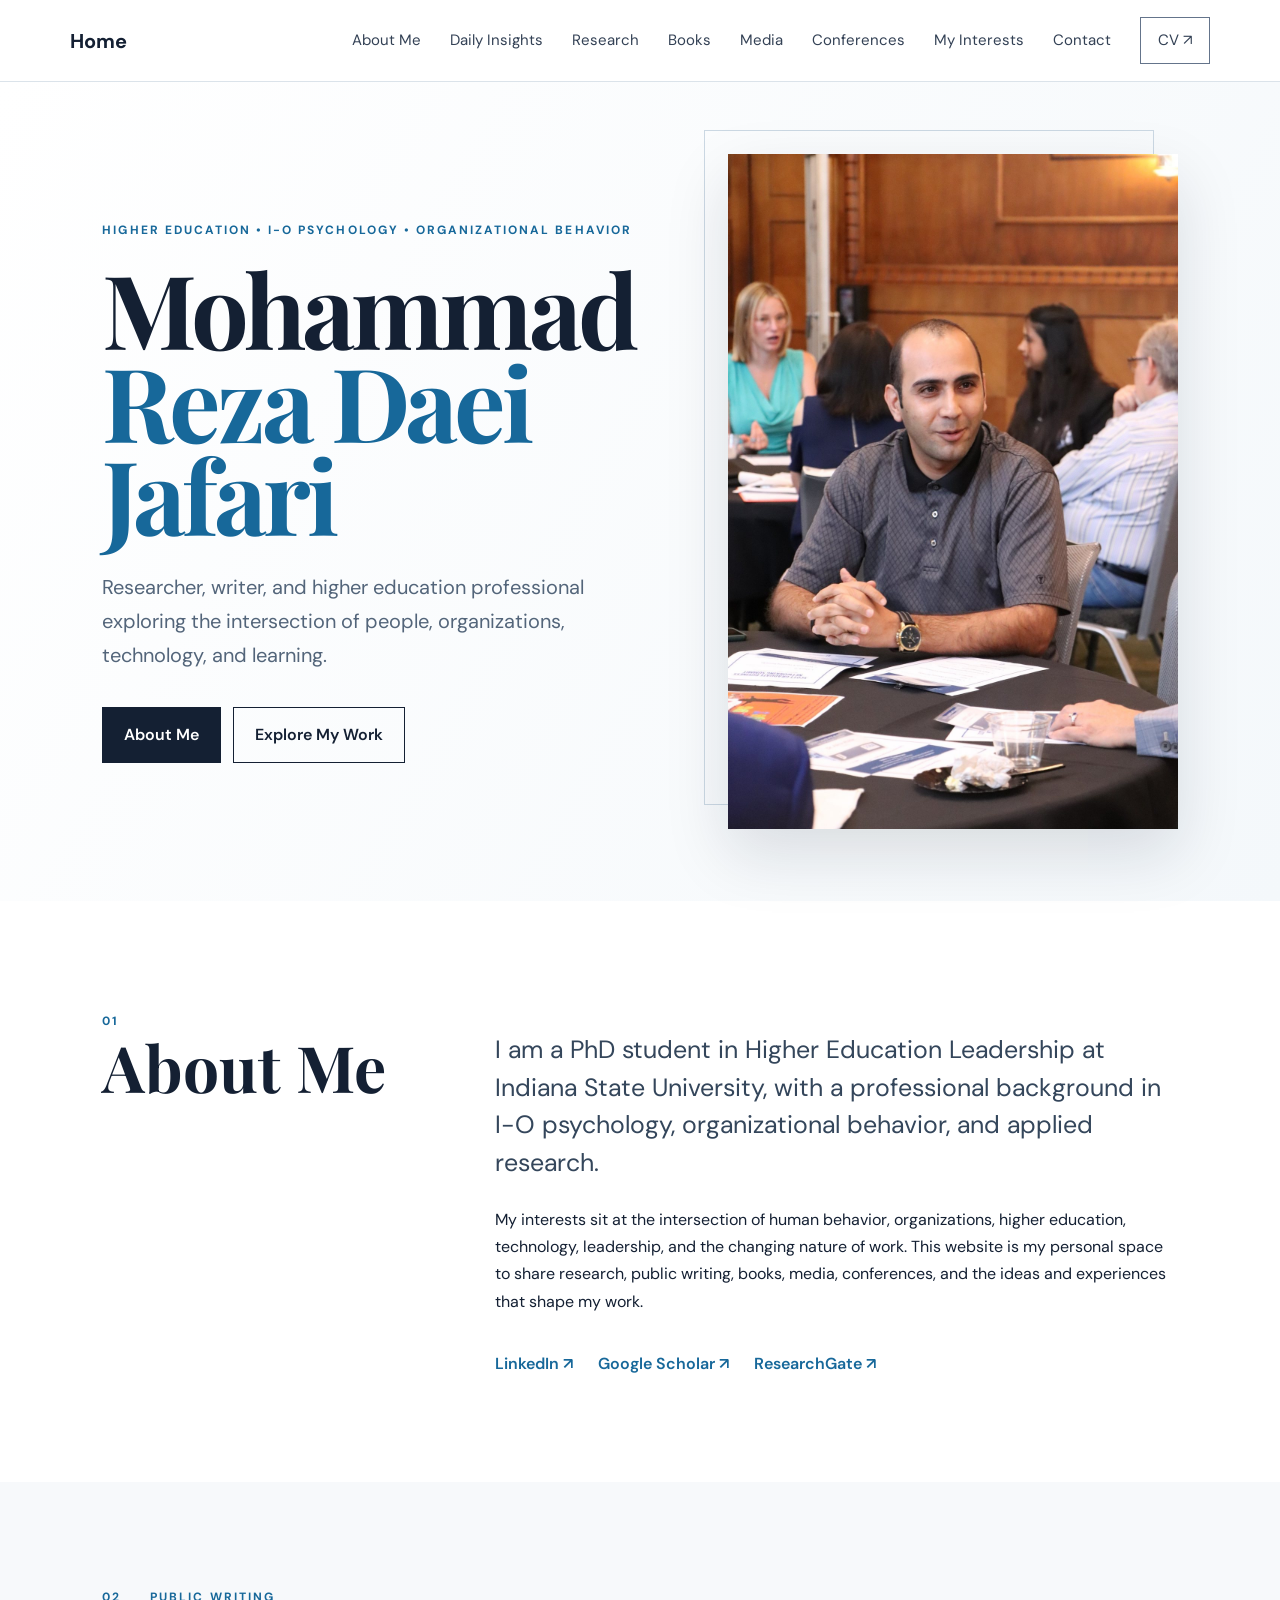
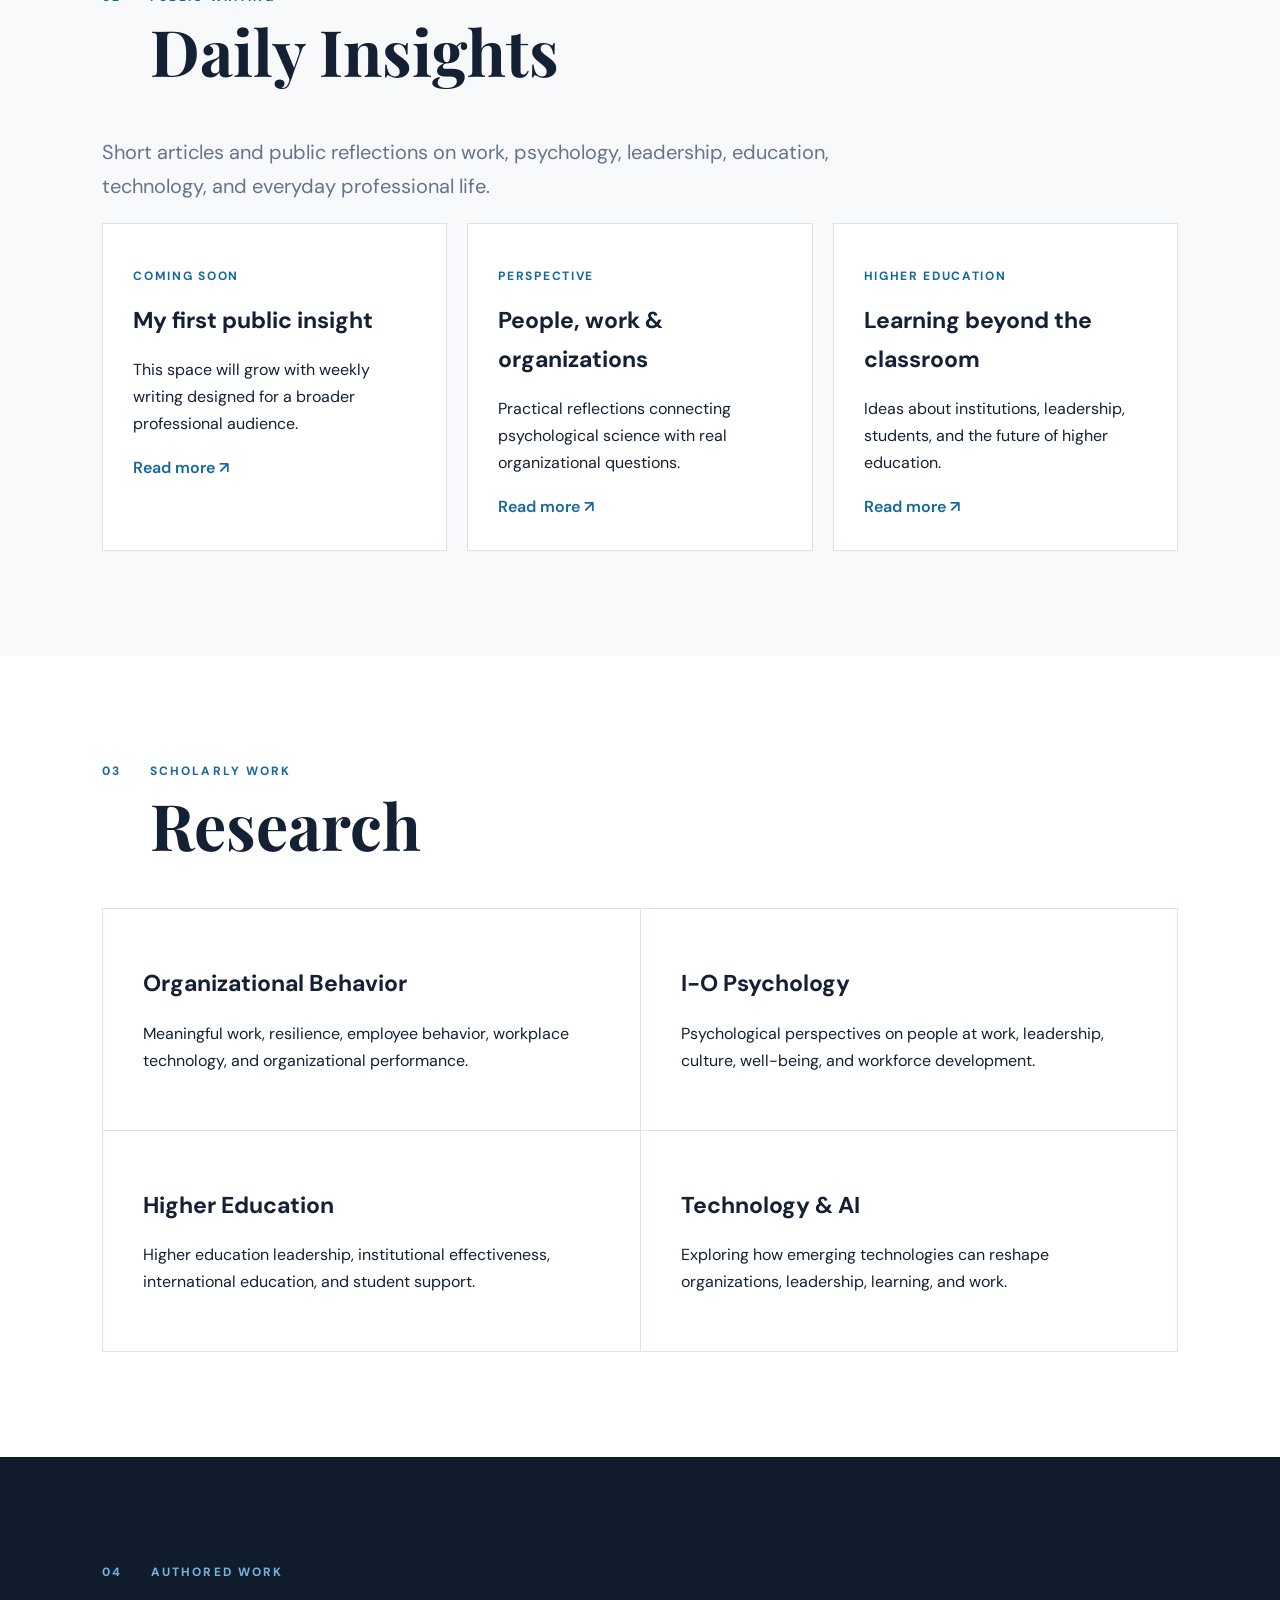
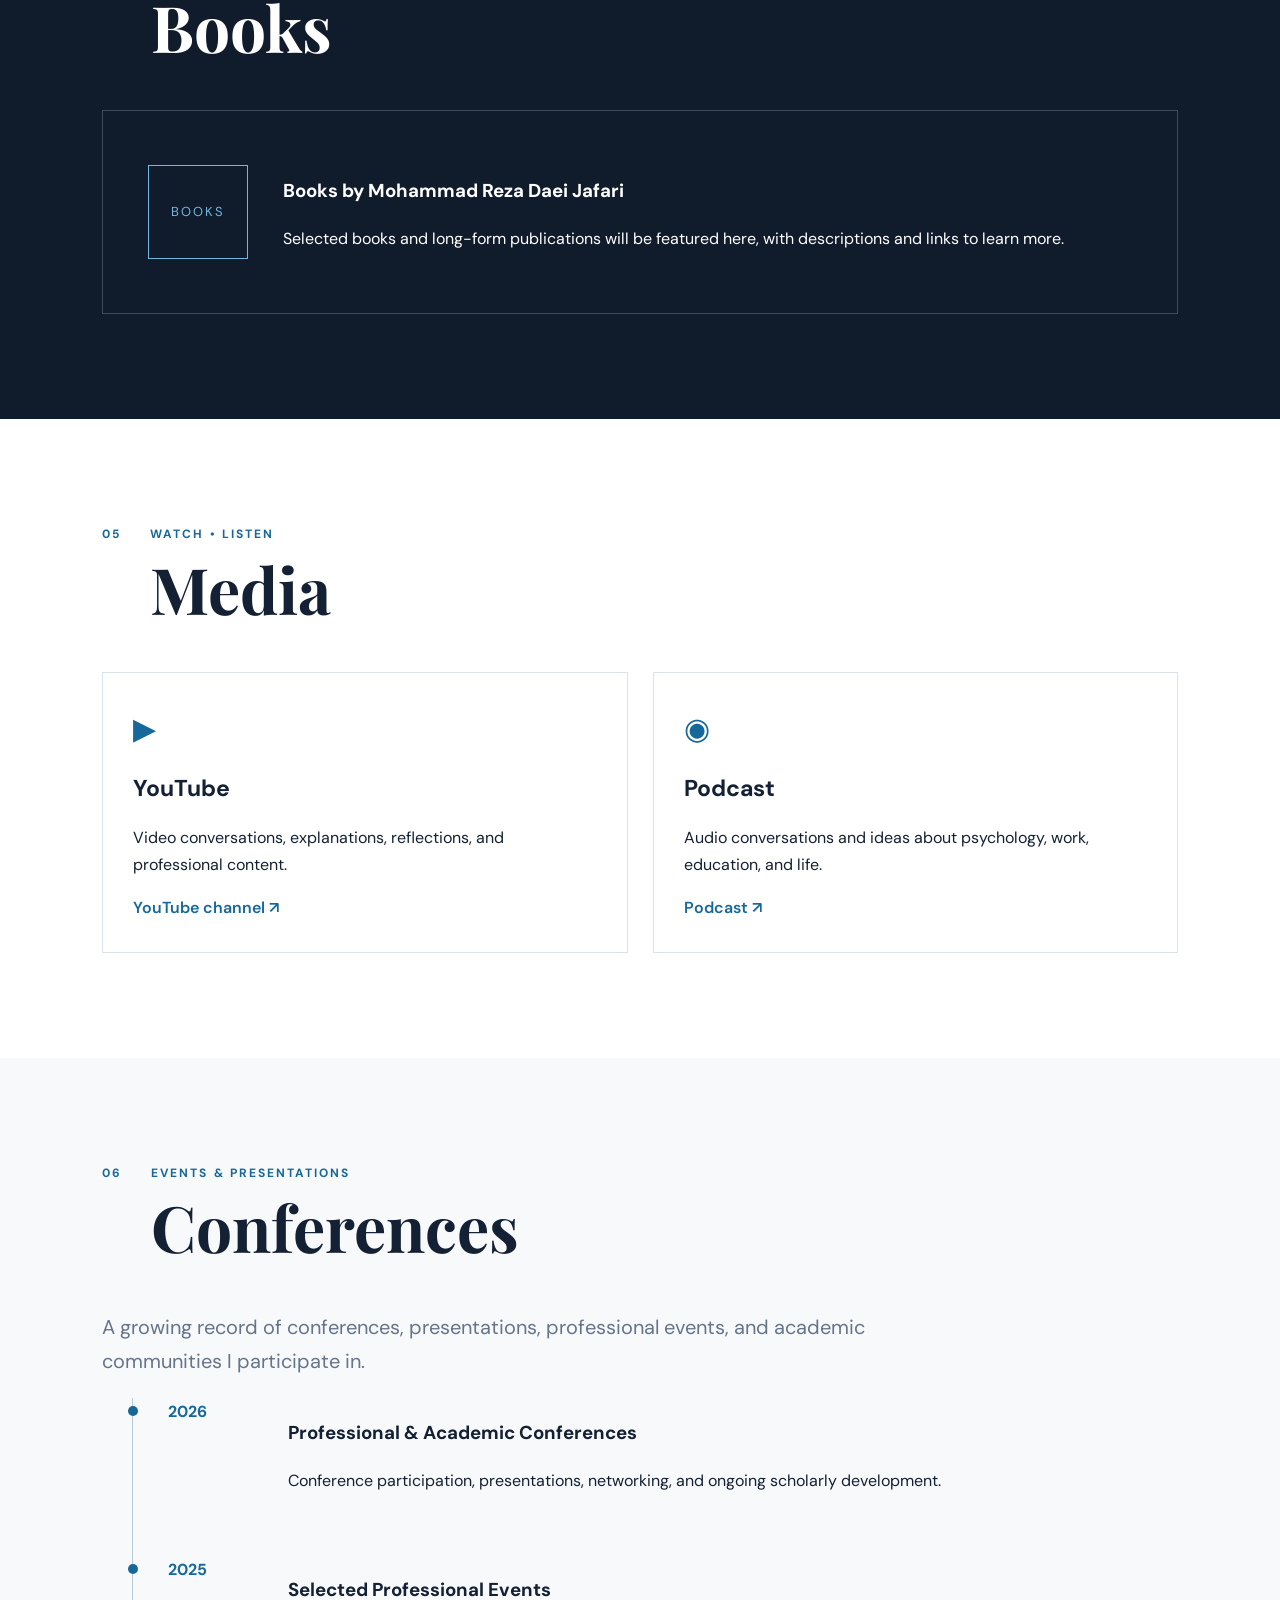
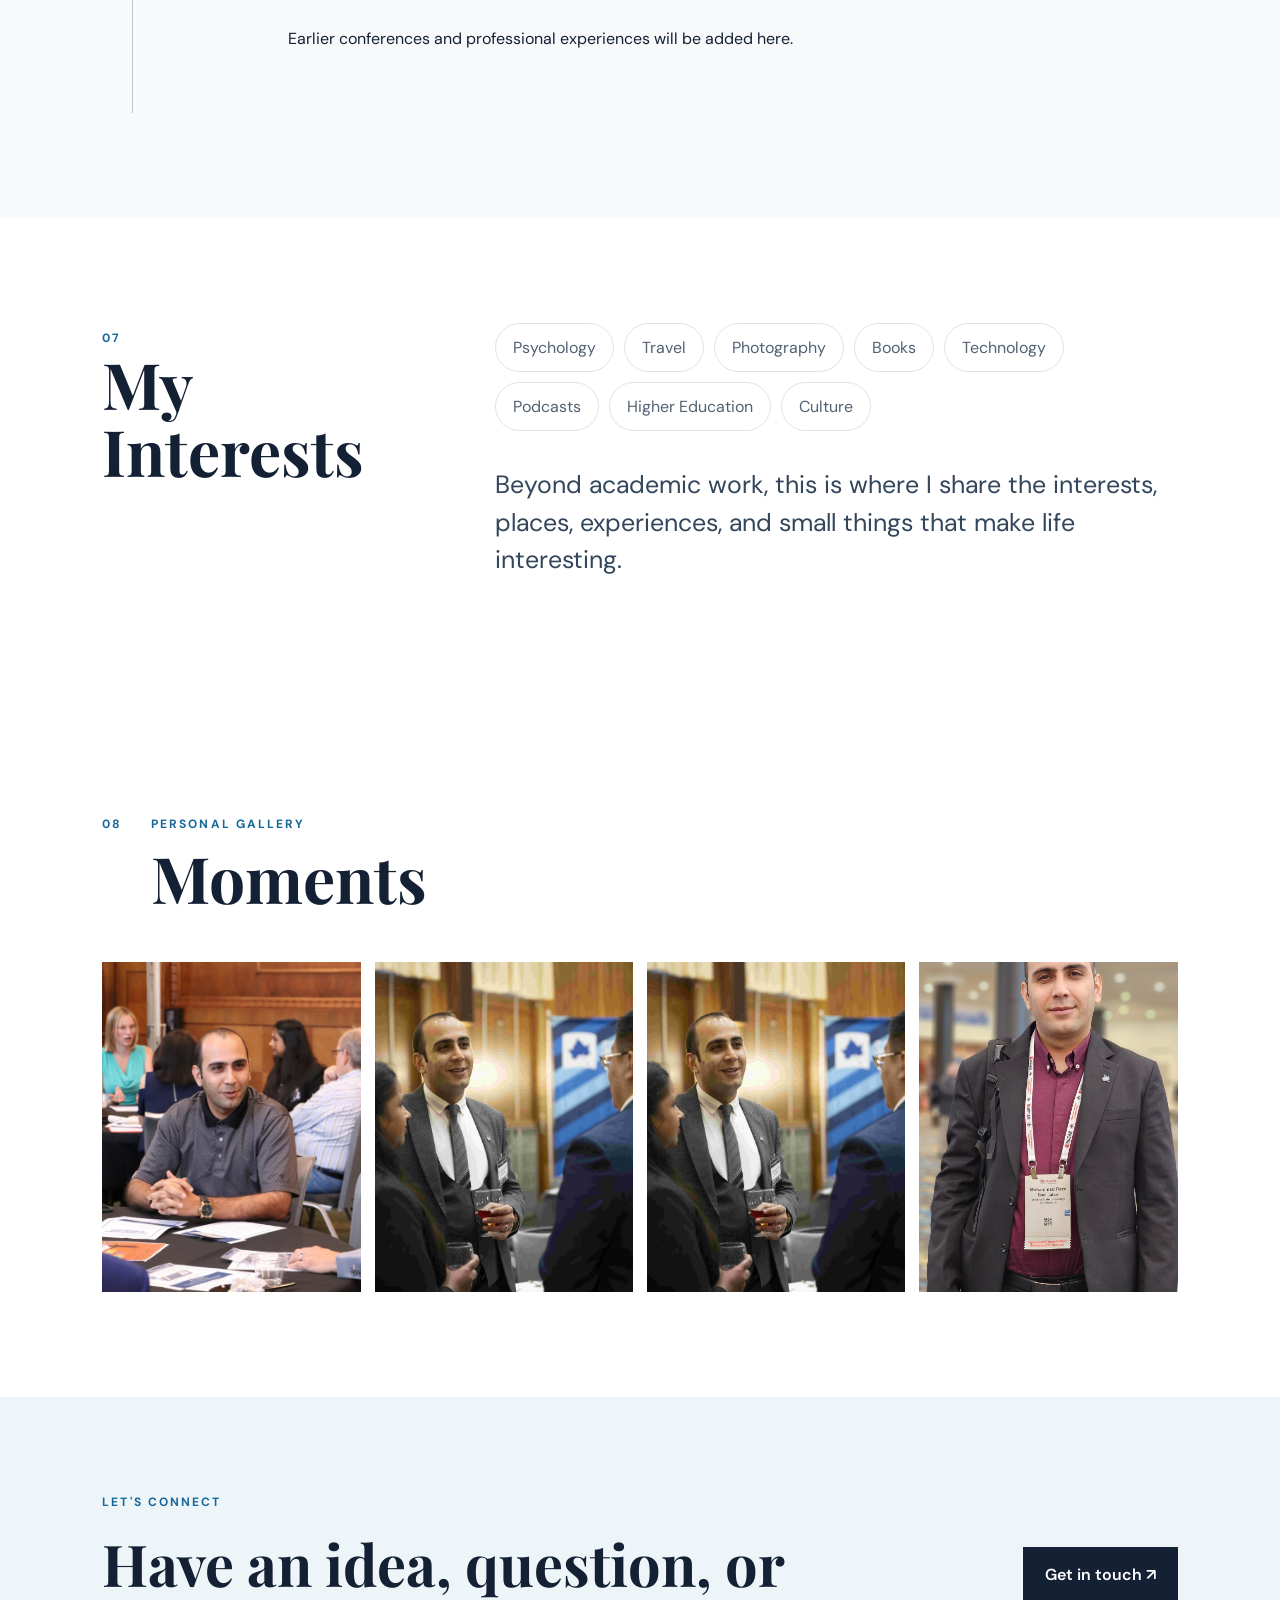
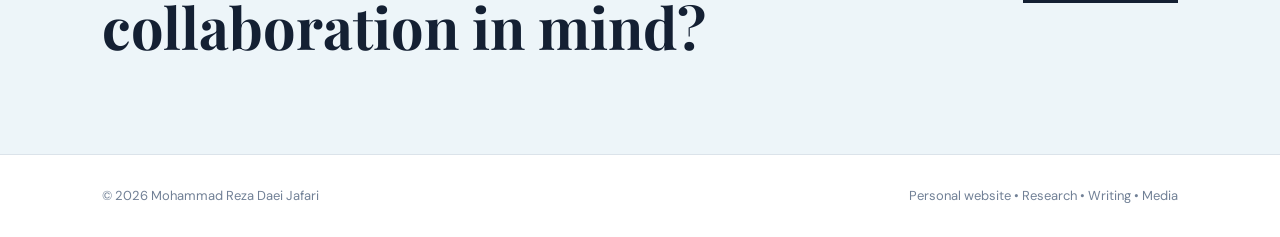
==== commit add954e3: "Add files via upload" ====
--- a/index.html
+++ b/index.html
@@ -1,249 +1,128 @@
-<!DOCTYPE html>
+<!doctype html>
 <html lang="en">
 <head>
-  <meta charset="UTF-8">
-  <meta name="viewport" content="width=device-width, initial-scale=1.0">
-  <meta name="description" content="Mohammad Reza Daei Jafari — personal brand, research, writing, media, conferences, and interests.">
-  <meta name="author" content="Mohammad Reza Daei Jafari">
-  <meta name="theme-color" content="#0d1b2a">
-  <title>Mohammad Reza Daei Jafari | Personal Website</title>
-  <link rel="preconnect" href="https://fonts.googleapis.com">
-  <link rel="preconnect" href="https://fonts.gstatic.com" crossorigin>
-  <link href="https://fonts.googleapis.com/css2?family=DM+Sans:wght@400;500;600;700&family=Playfair+Display:wght@600;700&display=swap" rel="stylesheet">
-  <link rel="stylesheet" href="style.css">
+<meta charset="utf-8">
+<meta name="viewport" content="width=device-width, initial-scale=1">
+<title>Mohammad Reza Daei Jafari | Personal Website</title>
+<meta name="description" content="Personal website of Mohammad Reza Daei Jafari — higher education, I-O psychology, organizational behavior, research, writing and media.">
+<link rel="stylesheet" href="style.css">
 </head>
 <body>
-  <div class="progress" id="progress"></div>
+<header class="site-header">
+  <a class="brand" href="#home">Home</a>
+  <button class="menu-toggle" aria-label="Open menu">☰</button>
+  <nav class="nav">
+    <a href="#about">About Me</a>
+    <a href="#insights">Daily Insights</a>
+    <a href="#research">Research</a>
+    <a href="#books">Books</a>
+    <a href="#media">Media</a>
+    <a href="#conferences">Conferences</a>
+    <a href="#interests">My Interests</a>
+    <a href="#contact">Contact</a>
+    <a class="cv" href="#contact">CV ↗</a>
+  </nav>
+</header>
 
-  <header class="site-header" id="top">
-    <a class="brand" href="#home" aria-label="Home">Home</a>
-    <button class="menu-toggle" id="menuToggle" aria-label="Open menu">☰</button>
-    <nav class="nav" id="nav">
-      <a href="#about">About Me</a>
-      <a href="#daily-insights">Daily Insights</a>
-      <a href="#research">Research</a>
-      <a href="#books">Books</a>
-      <a href="#media">Media</a>
-      <a href="#conferences">Conferences</a>
-      <a href="#interests">My Interests</a>
-      <a class="nav-cv" href="#cv">CV ↗</a>
-    </nav>
-  </header>
+<main>
+<section id="home" class="hero">
+  <div class="hero-copy reveal">
+    <p class="eyebrow">HIGHER EDUCATION • I-O PSYCHOLOGY • ORGANIZATIONAL BEHAVIOR</p>
+    <h1>Mohammad<br><span>Reza Daei Jafari</span></h1>
+    <p class="lead">Researcher, writer, and higher education professional exploring the intersection of people, organizations, technology, and learning.</p>
+    <div class="hero-actions">
+      <a class="button primary" href="#about">About Me</a>
+      <a class="button secondary" href="#insights">Explore My Work</a>
+    </div>
+  </div>
+  <div class="hero-photo reveal">
+    <img src="assets/images/portrait-1.jpg" alt="Mohammad Reza Daei Jafari">
+  </div>
+</section>
 
-  <main>
-    <section class="hero section" id="home">
-      <div class="hero-copy reveal">
-        <p class="eyebrow">HIGHER EDUCATION • I-O PSYCHOLOGY • ORGANIZATIONAL BEHAVIOR</p>
-        <h1>Mohammad<br><span>Reza Daei Jafari</span></h1>
-        <p class="hero-text">
-          Researcher, writer, and higher-education professional exploring the intersection of
-          people, organizations, technology, and learning.
-        </p>
-        <div class="hero-actions">
-          <a class="button primary" href="#about">Explore My Story</a>
-          <a class="button ghost" href="#daily-insights">Read My Writing</a>
-        </div>
-        <div class="social-row">
-          <a href="https://www.linkedin.com/in/mohammad-reza-daei-jafari/" target="_blank" rel="noopener">LinkedIn</a>
-          <a href="https://scholar.google.com/citations?user=QjJZvMoAAAAJ&hl=en" target="_blank" rel="noopener">Google Scholar</a>
-          <a href="https://www.researchgate.net/profile/Mohammad-Reza-Daei-Jafari" target="_blank" rel="noopener">ResearchGate</a>
-        </div>
-      </div>
-      <div class="hero-visual reveal">
-        <div class="portrait-frame">
-          <img src="assets/portrait-1.jpg" alt="Mohammad Reza Daei Jafari">
-          <div class="portrait-caption">
-            <span>Personal Brand</span>
-            <strong>Ideas • Research • Life</strong>
-          </div>
-        </div>
-        <div class="floating-note">Currently building ideas at the intersection of higher education, psychology & organizations.</div>
-      </div>
-    </section>
+<section id="about" class="section split">
+  <div class="section-title"><span>01</span><h2>About Me</h2></div>
+  <div class="content">
+    <p class="large">I am a PhD student in Higher Education Leadership at Indiana State University, with a professional background in I-O psychology, organizational behavior, and applied research.</p>
+    <p>My interests sit at the intersection of human behavior, organizations, higher education, technology, leadership, and the changing nature of work. This website is my personal space to share research, public writing, books, media, conferences, and the ideas and experiences that shape my work.</p>
+    <div class="links-row">
+      <a href="https://www.linkedin.com/in/mohammad-reza-daei-jafari/" target="_blank">LinkedIn ↗</a>
+      <a href="https://scholar.google.com/citations?user=QjJZvMoAAAAJ&hl=en" target="_blank">Google Scholar ↗</a>
+      <a href="https://www.researchgate.net/profile/Mohammad-Reza-Daei-Jafari" target="_blank">ResearchGate ↗</a>
+    </div>
+  </div>
+</section>
 
-    <section class="ticker" aria-label="Topics">
-      <div>Research</div><div>Writing</div><div>Higher Education</div><div>I-O Psychology</div><div>Organizational Behavior</div><div>Technology</div><div>Leadership</div>
-    </section>
+<section id="insights" class="section tinted">
+  <div class="section-heading"><span>02</span><div><p class="eyebrow">PUBLIC WRITING</p><h2>Daily Insights</h2></div></div>
+  <p class="intro">Short articles and public reflections on work, psychology, leadership, education, technology, and everyday professional life.</p>
+  <div class="cards">
+    <article class="card"><p class="tag">Coming Soon</p><h3>My first public insight</h3><p>This space will grow with weekly writing designed for a broader professional audience.</p><a href="#contact">Read more ↗</a></article>
+    <article class="card"><p class="tag">Perspective</p><h3>People, work & organizations</h3><p>Practical reflections connecting psychological science with real organizational questions.</p><a href="#contact">Read more ↗</a></article>
+    <article class="card"><p class="tag">Higher Education</p><h3>Learning beyond the classroom</h3><p>Ideas about institutions, leadership, students, and the future of higher education.</p><a href="#contact">Read more ↗</a></article>
+  </div>
+</section>
 
-    <section class="section about" id="about">
-      <div class="section-heading reveal">
-        <p class="eyebrow">01 — ABOUT ME</p>
-        <h2>A professional life beyond a résumé.</h2>
-      </div>
-      <div class="about-grid">
-        <div class="about-image reveal">
-          <img src="assets/portrait-2.jpg" alt="Mohammad at a professional event">
-        </div>
-        <div class="about-copy reveal">
-          <p class="lead">
-            I am Mohammad Reza Daei Jafari, a PhD student in Higher Education Leadership at Indiana State University,
-            with a background in I-O psychology, organizational behavior, and management.
-          </p>
-          <p>
-            This website is more than an academic profile. It is my personal space for sharing research,
-            public-facing writing, conversations, media, professional experiences, and the interests that shape how I think.
-          </p>
-          <p>
-            My work increasingly focuses on how psychological and organizational perspectives can help us understand
-            people at work, leadership, employee experience, technology, and the changing world of higher education.
-          </p>
-          <div class="facts">
-            <div><span>01</span><strong>Research</strong><small>People, organizations & technology</small></div>
-            <div><span>02</span><strong>Writing</strong><small>Public ideas & practical reflections</small></div>
-            <div><span>03</span><strong>Media</strong><small>Podcasts, video & conversations</small></div>
-          </div>
-        </div>
-      </div>
-    </section>
+<section id="research" class="section">
+  <div class="section-heading"><span>03</span><div><p class="eyebrow">SCHOLARLY WORK</p><h2>Research</h2></div></div>
+  <div class="research-grid">
+    <div><h3>Organizational Behavior</h3><p>Meaningful work, resilience, employee behavior, workplace technology, and organizational performance.</p></div>
+    <div><h3>I-O Psychology</h3><p>Psychological perspectives on people at work, leadership, culture, well-being, and workforce development.</p></div>
+    <div><h3>Higher Education</h3><p>Higher education leadership, institutional effectiveness, international education, and student support.</p></div>
+    <div><h3>Technology & AI</h3><p>Exploring how emerging technologies can reshape organizations, leadership, learning, and work.</p></div>
+  </div>
+</section>
 
-    <section class="section dark-section" id="daily-insights">
-      <div class="section-heading reveal">
-        <p class="eyebrow">02 — DAILY INSIGHTS</p>
-        <h2>Ideas worth sharing.</h2>
-        <p>A growing collection of public-facing articles, reflections, and short pieces — similar to the kind of writing I share on LinkedIn.</p>
-      </div>
-      <div class="content-grid" id="insightsGrid"></div>
-    </section>
+<section id="books" class="section dark-section">
+  <div class="section-heading"><span>04</span><div><p class="eyebrow">AUTHORED WORK</p><h2>Books</h2></div></div>
+  <div class="book-placeholder">
+    <div class="book-mark">BOOKS</div>
+    <div><h3>Books by Mohammad Reza Daei Jafari</h3><p>Selected books and long-form publications will be featured here, with descriptions and links to learn more.</p></div>
+  </div>
+</section>
 
-    <section class="section" id="research">
-      <div class="section-heading reveal">
-        <p class="eyebrow">03 — RESEARCH</p>
-        <h2>Questions, evidence, and better conversations.</h2>
-        <p>Research interests across organizational behavior, I-O psychology, higher education, technology, and employee experience.</p>
-      </div>
-      <div class="research-layout">
-        <div class="research-feature reveal">
-          <span class="tag">Featured Research</span>
-          <h3>Cyberbullying and Quiet Quitting in Startups</h3>
-          <p>
-            Exploring the psychological roles of meaningful work and resilience among remote startup employees,
-            drawing on Job Demands–Resources and Conservation of Resources perspectives.
-          </p>
-          <a href="https://scholar.google.com/citations?user=QjJZvMoAAAAJ&hl=en" target="_blank" rel="noopener" class="text-link">View research profile →</a>
-        </div>
-        <div class="research-list reveal">
-          <div><span>01</span><strong>Organizational Behavior</strong><p>Employee experience, behavior, culture, leadership, and performance.</p></div>
-          <div><span>02</span><strong>I-O Psychology & Technology</strong><p>Psychology at work in digitally connected and changing organizations.</p></div>
-          <div><span>03</span><strong>Higher Education</strong><p>Leadership, organizational systems, student support, and institutional effectiveness.</p></div>
-        </div>
-      </div>
-    </section>
+<section id="media" class="section">
+  <div class="section-heading"><span>05</span><div><p class="eyebrow">WATCH • LISTEN</p><h2>Media</h2></div></div>
+  <div class="media-grid">
+    <article class="media-card"><div class="media-icon">▶</div><h3>YouTube</h3><p>Video conversations, explanations, reflections, and professional content.</p><a href="#contact">YouTube channel ↗</a></article>
+    <article class="media-card"><div class="media-icon">◉</div><h3>Podcast</h3><p>Audio conversations and ideas about psychology, work, education, and life.</p><a href="#contact">Podcast ↗</a></article>
+  </div>
+</section>
 
-    <section class="section alt-section" id="books">
-      <div class="section-heading reveal">
-        <p class="eyebrow">04 — BOOKS</p>
-        <h2>Books & longer-form work.</h2>
-        <p>A dedicated place for published books and future long-form projects.</p>
-      </div>
-      <div class="book-grid">
-        <article class="book-card reveal">
-          <div class="book-number">BOOK 01</div>
-          <h3>Published Book</h3>
-          <p>Book information, cover, description, and purchase or publisher link can be added here.</p>
-          <span class="status">Published</span>
-        </article>
-        <article class="book-card featured reveal">
-          <div class="book-number">BOOK 02</div>
-          <h3>Published Book</h3>
-          <p>A second space for a published title, with a short description and external link.</p>
-          <span class="status">Published</span>
-        </article>
-      </div>
-      <p class="edit-note">The two book cards are intentionally editable placeholders until you provide the exact titles, cover images, and links.</p>
-    </section>
+<section id="conferences" class="section tinted">
+  <div class="section-heading"><span>06</span><div><p class="eyebrow">EVENTS & PRESENTATIONS</p><h2>Conferences</h2></div></div>
+  <p class="intro">A growing record of conferences, presentations, professional events, and academic communities I participate in.</p>
+  <div class="timeline">
+    <div><span>2026</span><div><h3>Professional & Academic Conferences</h3><p>Conference participation, presentations, networking, and ongoing scholarly development.</p></div></div>
+    <div><span>2025</span><div><h3>Selected Professional Events</h3><p>Earlier conferences and professional experiences will be added here.</p></div></div>
+  </div>
+</section>
 
-    <section class="section" id="media">
-      <div class="section-heading reveal">
-        <p class="eyebrow">05 — MEDIA</p>
-        <h2>Podcast, YouTube & conversations.</h2>
-        <p>Weekly media can live here alongside a simple archive, so the site grows with your personal brand.</p>
-      </div>
-      <div class="media-grid">
-        <article class="media-card podcast reveal">
-          <div class="media-icon">◉</div>
-          <span>Podcast</span>
-          <h3>Conversations & ideas</h3>
-          <p>Embed your latest podcast episode here or connect a podcast platform.</p>
-          <a href="#" class="text-link">Add podcast link →</a>
-        </article>
-        <article class="media-card youtube reveal">
-          <div class="media-icon">▶</div>
-          <span>YouTube</span>
-          <h3>Video & visual thinking</h3>
-          <p>Share short explainers, conversations, conference reflections, and personal videos.</p>
-          <a href="#" class="text-link">Add YouTube channel →</a>
-        </article>
-        <article class="media-photo reveal">
-          <img src="assets/conference-1.jpg" alt="Mohammad at a professional conference">
-        </article>
-      </div>
-    </section>
+<section id="interests" class="section split">
+  <div class="section-title"><span>07</span><h2>My Interests</h2></div>
+  <div class="content interest-list">
+    <span>Psychology</span><span>Travel</span><span>Photography</span><span>Books</span><span>Technology</span><span>Podcasts</span><span>Higher Education</span><span>Culture</span>
+    <p class="large">Beyond academic work, this is where I share the interests, places, experiences, and small things that make life interesting.</p>
+  </div>
+</section>
 
-    <section class="section dark-section" id="conferences">
-      <div class="section-heading reveal">
-        <p class="eyebrow">06 — CONFERENCES</p>
-        <h2>Where ideas meet people.</h2>
-        <p>A living record of conferences, presentations, professional events, and future appearances.</p>
-      </div>
-      <div class="conference-grid">
-        <article class="conference-card reveal">
-          <span>RECENT</span>
-          <h3>Professional & Academic Conferences</h3>
-          <p>Conference participation, presentations, networking, and reflections will be added here as the archive grows.</p>
-          <a href="https://www.researchgate.net/profile/Mohammad-Reza-Daei-Jafari" target="_blank" rel="noopener">ResearchGate →</a>
-        </article>
-        <div class="conference-photo reveal">
-          <img src="assets/event-1.jpg" alt="Mohammad networking at a professional event">
-        </div>
-      </div>
-    </section>
+<section id="gallery" class="section">
+  <div class="section-heading"><span>08</span><div><p class="eyebrow">PERSONAL GALLERY</p><h2>Moments</h2></div></div>
+  <div class="gallery">
+    <img src="assets/images/portrait-2.jpg" alt="Professional event">
+    <img src="assets/images/portrait-3.jpg" alt="Conference or professional meeting">
+    <img src="assets/images/portrait-4.jpg" alt="Portrait">
+    <img src="assets/images/portrait-5.jpg" alt="Conference portrait">
+  </div>
+</section>
 
-    <section class="section interests" id="interests">
-      <div class="section-heading reveal">
-        <p class="eyebrow">07 — MY INTERESTS</p>
-        <h2>The person behind the professional profile.</h2>
-        <p>A personal section for interests, hobbies, travel, photography, everyday observations, and the things that make life interesting.</p>
-      </div>
-      <div class="interest-grid">
-        <div class="interest-card reveal"><span>01</span><h3>Photography</h3><p>People, places, moments, and visual stories.</p></div>
-        <div class="interest-card reveal"><span>02</span><h3>Travel & Places</h3><p>Exploring cities, campuses, cultures, and new environments.</p></div>
-        <div class="interest-card reveal"><span>03</span><h3>Learning</h3><p>Books, ideas, conversations, and subjects outside my immediate field.</p></div>
-        <div class="interest-card reveal"><span>04</span><h3>Life in Progress</h3><p>Personal reflections and the experiences that shape my perspective.</p></div>
-      </div>
-    </section>
+<section id="contact" class="contact-section">
+  <div><p class="eyebrow">LET'S CONNECT</p><h2>Have an idea, question, or collaboration in mind?</h2></div>
+  <a class="button primary" href="mailto:your-email@example.com">Get in touch ↗</a>
+</section>
+</main>
 
-    <section class="section cv-section" id="cv">
-      <div class="cv-box reveal">
-        <div>
-          <p class="eyebrow">08 — CV</p>
-          <h2>Want the formal version?</h2>
-          <p>Keep the personal website human. Keep the CV precise.</p>
-        </div>
-        <a class="button primary" href="assets/Mohammad-Reza-Daei-Jafari-CV.pdf" target="_blank">View CV ↗</a>
-      </div>
-    </section>
-
-    <section class="section contact" id="contact">
-      <div class="section-heading reveal">
-        <p class="eyebrow">09 — CONTACT</p>
-        <h2>Let's connect.</h2>
-        <p>For research conversations, professional opportunities, media, collaborations, or simply a good idea.</p>
-      </div>
-      <div class="contact-grid">
-        <a href="https://www.linkedin.com/in/mohammad-reza-daei-jafari/" target="_blank" rel="noopener">LinkedIn <span>↗</span></a>
-        <a href="https://scholar.google.com/citations?user=QjJZvMoAAAAJ&hl=en" target="_blank" rel="noopener">Google Scholar <span>↗</span></a>
-        <a href="https://www.researchgate.net/profile/Mohammad-Reza-Daei-Jafari" target="_blank" rel="noopener">ResearchGate <span>↗</span></a>
-        <a href="mailto:YOUR-EMAIL@example.com">Email <span>↗</span></a>
-      </div>
-    </section>
-  </main>
-
-  <footer class="footer">
-    <div><strong>Mohammad Reza Daei Jafari</strong><span>Personal website</span></div>
-    <div>© <span id="year"></span> All rights reserved.</div>
-  </footer>
-
-  <button class="back-top" id="backTop" aria-label="Back to top">↑</button>
-  <script src="script.js"></script>
+<footer><span>© 2026 Mohammad Reza Daei Jafari</span><span>Personal website • Research • Writing • Media</span></footer>
+<script src="script.js"></script>
 </body>
-</html>
+</html>
--- a/style.css
+++ b/style.css
@@ -1 +1,8 @@
-*{box-sizing:border-box}html{scroll-behavior:smooth}body{margin:0;font-family:"DM Sans",Arial,sans-serif;color:#172033;background:#fbfcfe;line-height:1.65}.progress{position:fixed;top:0;left:0;height:3px;background:#1e6a9b;width:0;z-index:9999}.site-header{position:sticky;top:0;z-index:1000;display:flex;align-items:center;justify-content:space-between;padding:20px 5.5%;background:rgba(251,252,254,.88);backdrop-filter:blur(18px);border-bottom:1px solid rgba(23,32,51,.08)}.brand{font-size:20px;font-weight:700;color:#172033;text-decoration:none}.nav{display:flex;align-items:center;gap:28px}.nav a{color:#26344b;text-decoration:none;font-size:15px;font-weight:500;transition:.25s}.nav a:hover{color:#1e6a9b}.nav-cv{border:1px solid #26344b;padding:10px 18px}.menu-toggle{display:none;background:none;border:0;font-size:25px;color:#172033}.section{padding:120px 8%}.hero{min-height:calc(100vh - 80px);display:grid;grid-template-columns:1.05fr .95fr;align-items:center;gap:7%;padding-top:90px}.eyebrow{letter-spacing:.18em;color:#1e6a9b;font-size:12px;font-weight:700;margin:0 0 25px}.hero h1{font-family:"Playfair Display",Georgia,serif;font-size:clamp(58px,8vw,116px);line-height:.88;letter-spacing:-.055em;margin:0;color:#101a2e}.hero h1 span{color:#1e6a9b}.hero-text{font-size:19px;max-width:680px;color:#5c6b82;margin:38px 0}.hero-actions{display:flex;gap:14px;flex-wrap:wrap}.button{display:inline-block;text-decoration:none;padding:13px 21px;font-weight:600;border:1px solid #172033;transition:.25s}.button.primary{background:#172033;color:white}.button.primary:hover{transform:translateY(-2px);background:#1e6a9b}.button.ghost{color:#172033}.button.ghost:hover{background:#eef4f8}.social-row{display:flex;gap:22px;margin-top:35px;flex-wrap:wrap}.social-row a{color:#617087;text-decoration:none;font-size:14px;border-bottom:1px solid #cfd7e1;padding-bottom:3px}.hero-visual{position:relative}.portrait-frame{position:relative;overflow:hidden;background:#e8edf2;box-shadow:25px 25px 0 #e8edf2}.portrait-frame img{display:block;width:100%;height:min(72vh,700px);object-fit:cover;object-position:center top;filter:saturate(.9)}.portrait-caption{position:absolute;bottom:20px;left:20px;background:rgba(16,26,46,.9);color:white;padding:14px 17px;display:flex;gap:15px;align-items:center}.portrait-caption span{font-size:11px;letter-spacing:.12em;text-transform:uppercase;color:#b9d6e7}.portrait-caption strong{font-size:13px}.floating-note{position:absolute;right:-40px;bottom:-35px;width:245px;background:white;padding:21px;box-shadow:0 20px 50px rgba(16,26,46,.12);font-size:13px;color:#53627a}.ticker{display:flex;overflow:hidden;white-space:nowrap;border-top:1px solid #dfe5ec;border-bottom:1px solid #dfe5ec;background:#f3f6f9}.ticker div{padding:17px 38px;font-size:12px;letter-spacing:.14em;text-transform:uppercase;color:#5e6d83;border-right:1px solid #dfe5ec}.section-heading{max-width:820px;margin-bottom:55px}.section-heading h2{font-family:"Playfair Display",Georgia,serif;font-size:clamp(40px,5vw,68px);line-height:1.05;margin:0 0 22px;letter-spacing:-.03em}.section-heading>p:last-child{color:#69778c;max-width:690px}.about-grid{display:grid;grid-template-columns:.8fr 1.2fr;gap:8%;align-items:center}.about-image img{width:100%;height:640px;object-fit:cover}.about-copy .lead{font-size:24px;line-height:1.5;color:#273650}.about-copy p{color:#68768b}.facts{display:grid;grid-template-columns:repeat(3,1fr);gap:20px;margin-top:45px}.facts div{border-top:1px solid #ccd5df;padding-top:15px}.facts span{color:#1e6a9b;font-size:12px}.facts strong,.facts small{display:block}.facts strong{margin-top:8px}.facts small{color:#718096;margin-top:3px;font-size:12px}.dark-section{background:#101a2e;color:#f8fafc}.dark-section .section-heading h2{color:white}.dark-section .section-heading>p:last-child{color:#aab6c8}.content-grid{display:grid;grid-template-columns:repeat(3,1fr);gap:20px}.insight-card{background:#17243a;border:1px solid #2b3a52;padding:28px;min-height:280px;transition:.3s}.insight-card:hover{transform:translateY(-6px);background:#1b2b45}.insight-card .date{font-size:11px;color:#8fb7d2;letter-spacing:.12em;text-transform:uppercase}.insight-card h3{font-family:"Playfair Display",serif;font-size:28px;line-height:1.15;margin:28px 0 14px}.insight-card p{color:#aab6c8;font-size:14px}.insight-card a{color:#d8ebf6;text-decoration:none;font-weight:600}.research-layout{display:grid;grid-template-columns:1fr 1fr;gap:30px}.research-feature{padding:48px;background:#eaf1f6;min-height:430px}.tag{display:inline-block;padding:7px 11px;background:#1e6a9b;color:white;font-size:10px;letter-spacing:.13em;text-transform:uppercase}.research-feature h3{font-family:"Playfair Display",serif;font-size:42px;line-height:1.08;margin:35px 0 20px}.research-feature p{color:#637188}.text-link{color:#1e6a9b;text-decoration:none;font-weight:700}.research-list{display:flex;flex-direction:column}.research-list>div{flex:1;border-bottom:1px solid #d9e0e8;padding:20px 0}.research-list span{color:#1e6a9b;font-size:12px}.research-list strong{display:block;font-size:20px;margin:8px 0}.research-list p{margin:0;color:#6d7a8d}.alt-section{background:#f1f4f7}.book-grid{display:grid;grid-template-columns:1fr 1fr;gap:24px}.book-card{padding:45px;background:white;border:1px solid #dde4ec;min-height:330px}.book-card.featured{background:#17243a;color:white}.book-number{font-size:11px;letter-spacing:.15em;color:#1e6a9b}.featured .book-number{color:#8fb7d2}.book-card h3{font-family:"Playfair Display",serif;font-size:38px;margin:50px 0 15px}.book-card p{color:#6a778a}.featured p{color:#bdc8d7}.status{display:inline-block;margin-top:25px;border:1px solid currentColor;padding:5px 10px;font-size:11px}.edit-note{font-size:12px;color:#7a8798;margin-top:20px}.media-grid{display:grid;grid-template-columns:1fr 1fr .8fr;gap:20px}.media-card{padding:35px;min-height:360px;border:1px solid #dce3eb;background:white;display:flex;flex-direction:column}.media-card.podcast{background:#edf5f8}.media-card.youtube{background:#f3f1eb}.media-icon{font-size:38px}.media-card span:not(.media-icon){font-size:11px;letter-spacing:.15em;text-transform:uppercase;color:#1e6a9b;margin-top:30px}.media-card h3{font-family:"Playfair Display",serif;font-size:32px;line-height:1.1}.media-card p{color:#6d7a8d}.media-card .text-link{margin-top:auto}.media-photo{overflow:hidden;min-height:360px}.media-photo img{width:100%;height:100%;object-fit:cover}.conference-grid{display:grid;grid-template-columns:1fr 1fr;gap:25px}.conference-card{padding:45px;border:1px solid #2c3a52;background:#17243a}.conference-card span{font-size:10px;letter-spacing:.15em;color:#8fb7d2}.conference-card h3{font-family:"Playfair Display",serif;font-size:40px;line-height:1.1}.conference-card p{color:#aab6c8}.conference-card a{color:white;text-decoration:none}.conference-photo{overflow:hidden}.conference-photo img{width:100%;height:100%;min-height:420px;object-fit:cover}.interest-grid{display:grid;grid-template-columns:repeat(4,1fr);gap:16px}.interest-card{min-height:250px;border-top:1px solid #bfc9d5;padding:25px 5px}.interest-card span{font-size:11px;color:#1e6a9b}.interest-card h3{font-family:"Playfair Display",serif;font-size:28px}.interest-card p{font-size:14px;color:#6d7a8d}.cv-section{padding-top:30px}.cv-box{background:#1e6a9b;color:white;padding:55px 6%;display:flex;align-items:center;justify-content:space-between;gap:30px}.cv-box .eyebrow{color:#cbe2ef}.cv-box h2{font-family:"Playfair Display",serif;font-size:48px;margin:0}.cv-box p:last-child{margin:8px 0 0;color:#dcecf5}.cv-box .button{border-color:white;background:white;color:#172033}.contact-grid{display:grid;grid-template-columns:repeat(4,1fr);border-top:1px solid #ccd5df}.contact-grid a{padding:25px 0;border-bottom:1px solid #ccd5df;color:#172033;text-decoration:none;font-weight:600;margin-right:25px;display:flex;justify-content:space-between}.contact-grid a:hover{color:#1e6a9b}.footer{display:flex;justify-content:space-between;gap:30px;padding:40px 8%;border-top:1px solid #dfe5ec;color:#718096;font-size:12px}.footer strong{color:#172033;margin-right:15px}.back-top{position:fixed;right:25px;bottom:25px;width:45px;height:45px;border:1px solid #c9d2dd;background:white;color:#172033;opacity:0;pointer-events:none;transition:.25s;cursor:pointer}.back-top.show{opacity:1;pointer-events:auto}.reveal{opacity:0;transform:translateY(25px);transition:opacity .7s ease,transform .7s ease}.reveal.visible{opacity:1;transform:none}@media(max-width:1050px){.nav{gap:15px}.nav a{font-size:13px}.hero{grid-template-columns:1fr}.hero-visual{max-width:650px}.floating-note{right:10px}.content-grid,.media-grid{grid-template-columns:1fr 1fr}.interest-grid{grid-template-columns:1fr 1fr}}@media(max-width:760px){.site-header{padding:16px 5%}.menu-toggle{display:block}.nav{position:absolute;top:72px;left:0;right:0;display:none;flex-direction:column;align-items:stretch;padding:15px 5%;background:#fbfcfe;border-bottom:1px solid #dde4ec}.nav.open{display:flex}.nav a{padding:10px 0}.section{padding:80px 6%}.hero{padding-top:55px}.hero h1{font-size:62px}.portrait-frame img{height:520px}.floating-note{position:relative;right:auto;bottom:auto;width:auto;margin-top:15px}.about-grid,.research-layout,.book-grid,.conference-grid{grid-template-columns:1fr}.about-image img{height:500px}.facts,.content-grid,.media-grid,.interest-grid,.contact-grid{grid-template-columns:1fr}.cv-box{flex-direction:column;align-items:flex-start}.cv-box h2{font-size:38px}.footer{flex-direction:column}.ticker div{padding:14px 20px}}+@import url('https://fonts.googleapis.com/css2?family=DM+Sans:wght@400;500;600;700&family=Playfair+Display:wght@500;600&display=swap');
+:root{--ink:#142033;--blue:#17689a;--muted:#64748b;--line:#dbe3ea;--paper:#f7f9fb;--white:#fff;--dark:#101b2c}
+*{box-sizing:border-box}html{scroll-behavior:smooth}body{margin:0;color:var(--ink);font-family:"DM Sans",Arial,sans-serif;background:var(--white);line-height:1.7}.site-header{height:82px;display:flex;align-items:center;justify-content:space-between;padding:0 5.5%;border-bottom:1px solid var(--line);position:sticky;top:0;background:rgba(255,255,255,.92);backdrop-filter:blur(16px);z-index:20}.brand{font-weight:700;font-size:20px;color:var(--ink);text-decoration:none}.nav{display:flex;align-items:center;gap:29px}.nav a{color:#334155;text-decoration:none;font-size:15px;transition:.25s}.nav a:hover{color:var(--blue);transform:translateY(-1px)}.nav .cv{border:1px solid #64748b;padding:10px 17px}.menu-toggle{display:none;background:none;border:0;font-size:25px;color:var(--ink)}
+.hero{min-height:calc(100vh - 82px);padding:8vh 8%;display:grid;grid-template-columns:1.1fr .9fr;gap:7%;align-items:center;background:linear-gradient(120deg,#fff 0%,#f4f8fb 100%)}.eyebrow{letter-spacing:.17em;color:var(--blue);font-size:12px;font-weight:700;margin:0 0 20px}.hero h1{font-family:"Playfair Display",Georgia,serif;font-size:clamp(58px,8vw,112px);line-height:.91;margin:0 0 30px;letter-spacing:-.04em}.hero h1 span{color:var(--blue)}.lead{font-size:20px;color:#53657a;max-width:680px}.hero-photo{position:relative}.hero-photo:before{content:"";position:absolute;inset:-24px 24px 24px -24px;border:1px solid #cbd8e3;z-index:0}.hero-photo img{display:block;width:100%;max-height:720px;object-fit:cover;object-position:center top;position:relative;z-index:1;box-shadow:0 25px 60px rgba(16,27,44,.13)}.hero-actions{display:flex;gap:12px;margin-top:35px}.button{display:inline-block;text-decoration:none;padding:13px 21px;border:1px solid var(--ink);font-weight:600;transition:.25s}.button.primary{background:var(--ink);color:white}.button.secondary{color:var(--ink)}.button:hover{transform:translateY(-3px);box-shadow:0 10px 25px rgba(20,32,51,.12)}
+.section{padding:105px 8%;scroll-margin-top:82px}.section.tinted{background:var(--paper)}.section-heading{display:flex;gap:30px;align-items:flex-start;margin-bottom:50px}.section-heading>span,.section-title>span{color:var(--blue);font-size:12px;font-weight:700;letter-spacing:.12em}.section h2{font-family:"Playfair Display",Georgia,serif;font-size:clamp(40px,5vw,68px);line-height:1.05;margin:0}.section-heading .eyebrow{margin-bottom:10px}.intro{font-size:20px;color:var(--muted);max-width:780px}.split{display:grid;grid-template-columns:.45fr 1fr;gap:8%}.content{max-width:850px}.large{font-size:25px;line-height:1.5;color:#34465b}.links-row{display:flex;flex-wrap:wrap;gap:25px;margin-top:35px}.links-row a,.card a,.media-card a{color:var(--blue);font-weight:600;text-decoration:none}.cards{display:grid;grid-template-columns:repeat(3,1fr);gap:20px}.card,.media-card{background:white;border:1px solid var(--line);padding:30px;min-height:280px;transition:.3s}.card:hover,.media-card:hover{transform:translateY(-8px);box-shadow:0 18px 40px rgba(20,32,51,.08)}.tag{color:var(--blue);font-size:12px;text-transform:uppercase;letter-spacing:.14em;font-weight:700}.card h3,.media-card h3,.research-grid h3{font-size:23px;margin:15px 0}.research-grid{display:grid;grid-template-columns:1fr 1fr;gap:1px;background:var(--line);border:1px solid var(--line)}.research-grid>div{background:#fff;padding:40px}.dark-section{background:var(--dark);color:#fff}.dark-section .eyebrow,.dark-section .section-heading>span{color:#72b7df}.book-placeholder{border:1px solid rgba(255,255,255,.2);display:flex;gap:35px;padding:45px;align-items:center}.book-mark{font-size:13px;letter-spacing:.15em;border:1px solid #72b7df;padding:35px 22px;color:#72b7df}.media-grid{display:grid;grid-template-columns:1fr 1fr;gap:25px}.media-icon{font-size:30px;color:var(--blue)}.timeline{border-left:1px solid #b7c8d6;margin-left:30px}.timeline>div{display:grid;grid-template-columns:120px 1fr;padding:0 0 45px 35px;position:relative}.timeline>div:before{content:"";position:absolute;width:10px;height:10px;background:var(--blue);border-radius:50%;left:-5px;top:8px}.timeline span{font-weight:700;color:var(--blue)}.interest-list{display:flex;flex-wrap:wrap;gap:10px;align-content:flex-start}.interest-list span{border:1px solid var(--line);padding:10px 17px;border-radius:100px;color:#526274}.interest-list p{width:100%;margin-top:25px}.gallery{display:grid;grid-template-columns:repeat(4,1fr);gap:14px}.gallery img{width:100%;height:330px;object-fit:cover;display:block;transition:.4s}.gallery img:hover{transform:scale(1.025)}.contact-section{padding:95px 8%;background:#edf5f9;display:flex;justify-content:space-between;align-items:center;gap:40px}.contact-section h2{font-family:"Playfair Display",Georgia,serif;font-size:clamp(35px,4.5vw,60px);max-width:800px;line-height:1.1;margin:0}footer{padding:30px 8%;display:flex;justify-content:space-between;color:#718096;font-size:13px;border-top:1px solid var(--line)}
+.reveal{opacity:0;transform:translateY(25px);transition:opacity .8s ease,transform .8s ease}.reveal.visible{opacity:1;transform:none}
+@media(max-width:1000px){.nav{gap:17px}.nav a{font-size:13px}.hero{grid-template-columns:1fr;padding-top:70px}.hero-photo{max-width:650px}.cards{grid-template-columns:1fr 1fr}.gallery{grid-template-columns:1fr 1fr}.split{grid-template-columns:1fr}.section-title{margin-bottom:25px}}
+@media(max-width:760px){.site-header{height:70px}.menu-toggle{display:block}.nav{display:none;position:absolute;top:70px;left:0;right:0;background:white;border-bottom:1px solid var(--line);padding:20px 7%;flex-direction:column;align-items:flex-start}.nav.open{display:flex}.hero{min-height:auto;padding:65px 7%}.hero h1{font-size:58px}.lead{font-size:17px}.section{padding:75px 7%}.cards,.research-grid,.media-grid{grid-template-columns:1fr}.gallery{grid-template-columns:1fr 1fr}.gallery img{height:240px}.contact-section{padding:70px 7%;display:block}.contact-section .button{margin-top:30px}footer{display:block;padding:25px 7%}footer span{display:block;margin:5px 0}.timeline>div{grid-template-columns:80px 1fr}}
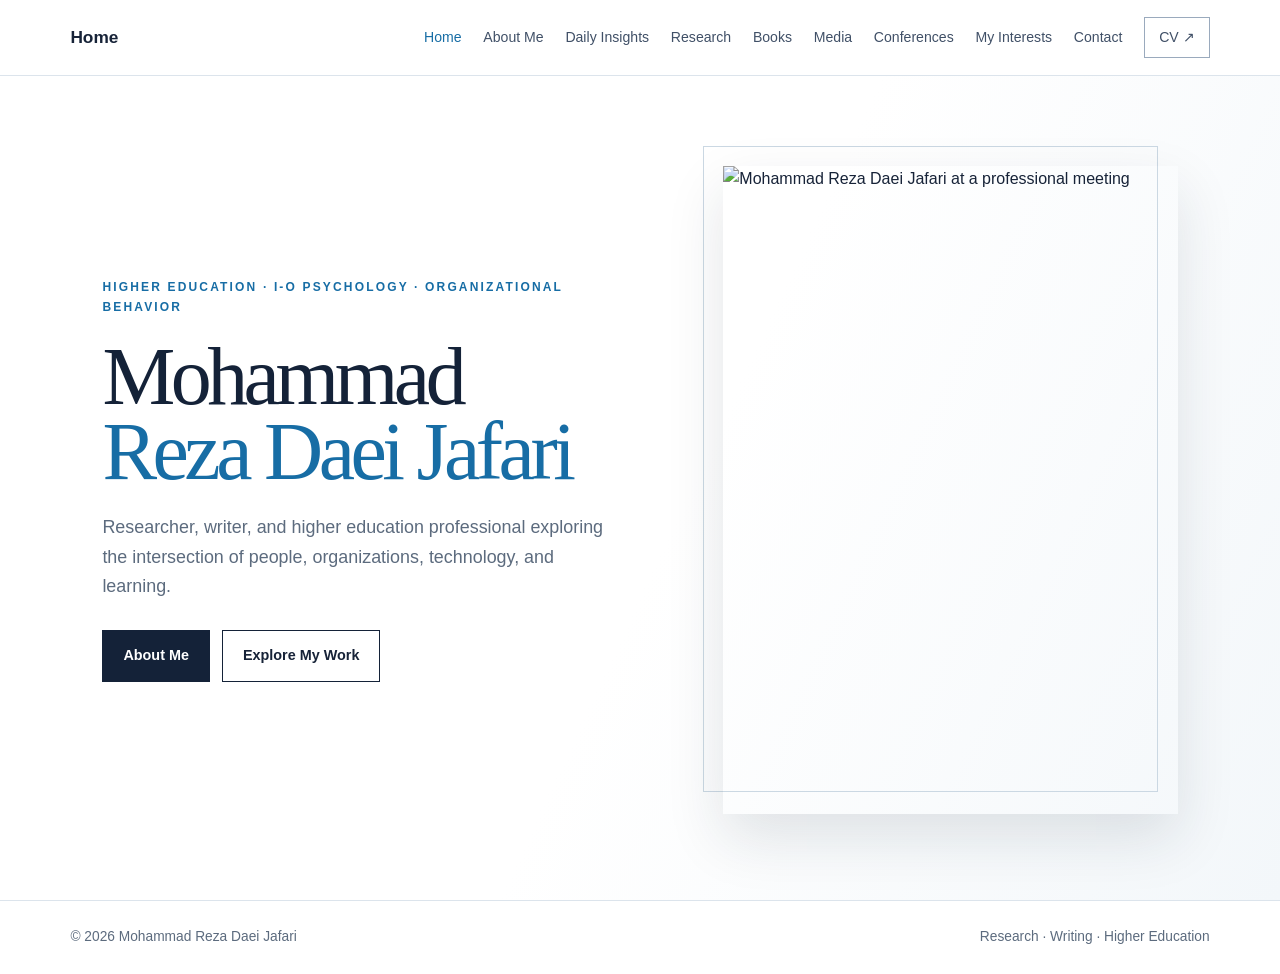
==== commit c002e44e: "Add files via upload" ====
--- a/index.html
+++ b/index.html
@@ -1,128 +1 @@
-<!doctype html>
-<html lang="en">
-<head>
-<meta charset="utf-8">
-<meta name="viewport" content="width=device-width, initial-scale=1">
-<title>Mohammad Reza Daei Jafari | Personal Website</title>
-<meta name="description" content="Personal website of Mohammad Reza Daei Jafari — higher education, I-O psychology, organizational behavior, research, writing and media.">
-<link rel="stylesheet" href="style.css">
-</head>
-<body>
-<header class="site-header">
-  <a class="brand" href="#home">Home</a>
-  <button class="menu-toggle" aria-label="Open menu">☰</button>
-  <nav class="nav">
-    <a href="#about">About Me</a>
-    <a href="#insights">Daily Insights</a>
-    <a href="#research">Research</a>
-    <a href="#books">Books</a>
-    <a href="#media">Media</a>
-    <a href="#conferences">Conferences</a>
-    <a href="#interests">My Interests</a>
-    <a href="#contact">Contact</a>
-    <a class="cv" href="#contact">CV ↗</a>
-  </nav>
-</header>
-
-<main>
-<section id="home" class="hero">
-  <div class="hero-copy reveal">
-    <p class="eyebrow">HIGHER EDUCATION • I-O PSYCHOLOGY • ORGANIZATIONAL BEHAVIOR</p>
-    <h1>Mohammad<br><span>Reza Daei Jafari</span></h1>
-    <p class="lead">Researcher, writer, and higher education professional exploring the intersection of people, organizations, technology, and learning.</p>
-    <div class="hero-actions">
-      <a class="button primary" href="#about">About Me</a>
-      <a class="button secondary" href="#insights">Explore My Work</a>
-    </div>
-  </div>
-  <div class="hero-photo reveal">
-    <img src="assets/images/portrait-1.jpg" alt="Mohammad Reza Daei Jafari">
-  </div>
-</section>
-
-<section id="about" class="section split">
-  <div class="section-title"><span>01</span><h2>About Me</h2></div>
-  <div class="content">
-    <p class="large">I am a PhD student in Higher Education Leadership at Indiana State University, with a professional background in I-O psychology, organizational behavior, and applied research.</p>
-    <p>My interests sit at the intersection of human behavior, organizations, higher education, technology, leadership, and the changing nature of work. This website is my personal space to share research, public writing, books, media, conferences, and the ideas and experiences that shape my work.</p>
-    <div class="links-row">
-      <a href="https://www.linkedin.com/in/mohammad-reza-daei-jafari/" target="_blank">LinkedIn ↗</a>
-      <a href="https://scholar.google.com/citations?user=QjJZvMoAAAAJ&hl=en" target="_blank">Google Scholar ↗</a>
-      <a href="https://www.researchgate.net/profile/Mohammad-Reza-Daei-Jafari" target="_blank">ResearchGate ↗</a>
-    </div>
-  </div>
-</section>
-
-<section id="insights" class="section tinted">
-  <div class="section-heading"><span>02</span><div><p class="eyebrow">PUBLIC WRITING</p><h2>Daily Insights</h2></div></div>
-  <p class="intro">Short articles and public reflections on work, psychology, leadership, education, technology, and everyday professional life.</p>
-  <div class="cards">
-    <article class="card"><p class="tag">Coming Soon</p><h3>My first public insight</h3><p>This space will grow with weekly writing designed for a broader professional audience.</p><a href="#contact">Read more ↗</a></article>
-    <article class="card"><p class="tag">Perspective</p><h3>People, work & organizations</h3><p>Practical reflections connecting psychological science with real organizational questions.</p><a href="#contact">Read more ↗</a></article>
-    <article class="card"><p class="tag">Higher Education</p><h3>Learning beyond the classroom</h3><p>Ideas about institutions, leadership, students, and the future of higher education.</p><a href="#contact">Read more ↗</a></article>
-  </div>
-</section>
-
-<section id="research" class="section">
-  <div class="section-heading"><span>03</span><div><p class="eyebrow">SCHOLARLY WORK</p><h2>Research</h2></div></div>
-  <div class="research-grid">
-    <div><h3>Organizational Behavior</h3><p>Meaningful work, resilience, employee behavior, workplace technology, and organizational performance.</p></div>
-    <div><h3>I-O Psychology</h3><p>Psychological perspectives on people at work, leadership, culture, well-being, and workforce development.</p></div>
-    <div><h3>Higher Education</h3><p>Higher education leadership, institutional effectiveness, international education, and student support.</p></div>
-    <div><h3>Technology & AI</h3><p>Exploring how emerging technologies can reshape organizations, leadership, learning, and work.</p></div>
-  </div>
-</section>
-
-<section id="books" class="section dark-section">
-  <div class="section-heading"><span>04</span><div><p class="eyebrow">AUTHORED WORK</p><h2>Books</h2></div></div>
-  <div class="book-placeholder">
-    <div class="book-mark">BOOKS</div>
-    <div><h3>Books by Mohammad Reza Daei Jafari</h3><p>Selected books and long-form publications will be featured here, with descriptions and links to learn more.</p></div>
-  </div>
-</section>
-
-<section id="media" class="section">
-  <div class="section-heading"><span>05</span><div><p class="eyebrow">WATCH • LISTEN</p><h2>Media</h2></div></div>
-  <div class="media-grid">
-    <article class="media-card"><div class="media-icon">▶</div><h3>YouTube</h3><p>Video conversations, explanations, reflections, and professional content.</p><a href="#contact">YouTube channel ↗</a></article>
-    <article class="media-card"><div class="media-icon">◉</div><h3>Podcast</h3><p>Audio conversations and ideas about psychology, work, education, and life.</p><a href="#contact">Podcast ↗</a></article>
-  </div>
-</section>
-
-<section id="conferences" class="section tinted">
-  <div class="section-heading"><span>06</span><div><p class="eyebrow">EVENTS & PRESENTATIONS</p><h2>Conferences</h2></div></div>
-  <p class="intro">A growing record of conferences, presentations, professional events, and academic communities I participate in.</p>
-  <div class="timeline">
-    <div><span>2026</span><div><h3>Professional & Academic Conferences</h3><p>Conference participation, presentations, networking, and ongoing scholarly development.</p></div></div>
-    <div><span>2025</span><div><h3>Selected Professional Events</h3><p>Earlier conferences and professional experiences will be added here.</p></div></div>
-  </div>
-</section>
-
-<section id="interests" class="section split">
-  <div class="section-title"><span>07</span><h2>My Interests</h2></div>
-  <div class="content interest-list">
-    <span>Psychology</span><span>Travel</span><span>Photography</span><span>Books</span><span>Technology</span><span>Podcasts</span><span>Higher Education</span><span>Culture</span>
-    <p class="large">Beyond academic work, this is where I share the interests, places, experiences, and small things that make life interesting.</p>
-  </div>
-</section>
-
-<section id="gallery" class="section">
-  <div class="section-heading"><span>08</span><div><p class="eyebrow">PERSONAL GALLERY</p><h2>Moments</h2></div></div>
-  <div class="gallery">
-    <img src="assets/images/portrait-2.jpg" alt="Professional event">
-    <img src="assets/images/portrait-3.jpg" alt="Conference or professional meeting">
-    <img src="assets/images/portrait-4.jpg" alt="Portrait">
-    <img src="assets/images/portrait-5.jpg" alt="Conference portrait">
-  </div>
-</section>
-
-<section id="contact" class="contact-section">
-  <div><p class="eyebrow">LET'S CONNECT</p><h2>Have an idea, question, or collaboration in mind?</h2></div>
-  <a class="button primary" href="mailto:your-email@example.com">Get in touch ↗</a>
-</section>
-</main>
-
-<footer><span>© 2026 Mohammad Reza Daei Jafari</span><span>Personal website • Research • Writing • Media</span></footer>
-<script src="script.js"></script>
-</body>
-</html>+<!doctype html><html lang="en"><head><meta charset="utf-8"><meta name="viewport" content="width=device-width,initial-scale=1"><meta name="description" content="Mohammad Reza Daei Jafari — researcher, writer, and higher education professional."><title>Mohammad Reza Daei Jafari | Home</title><link rel="stylesheet" href="style.css"></head><body><header class="site-header"><a class="brand" href="index.html">Home</a><button class="menu-toggle" aria-label="Open navigation" aria-expanded="false" onclick="toggleMenu()">☰</button><nav class="nav" id="mainNav"><a href="index.html" class="active">Home</a><a href="about.html" class="">About Me</a><a href="insights.html" class="">Daily Insights</a><a href="research.html" class="">Research</a><a href="books.html" class="">Books</a><a href="media.html" class="">Media</a><a href="conferences.html" class="">Conferences</a><a href="interests.html" class="">My Interests</a><a href="contact.html" class="">Contact</a><a class="cv-link" href="cv.pdf" target="_blank" rel="noopener">CV ↗</a></nav></header><main><section class="hero"><div class="hero-text"><p class="eyebrow">Higher Education · I-O Psychology · Organizational Behavior</p><h1>Mohammad <span>Reza Daei Jafari</span></h1><p class="hero-copy">Researcher, writer, and higher education professional exploring the intersection of people, organizations, technology, and learning.</p><div class="actions"><a class="btn btn-primary" href="about.html">About Me</a><a class="btn btn-outline" href="research.html">Explore My Work</a></div></div><div class="hero-visual"><img src="assets/profile-photo.jpg" alt="Mohammad Reza Daei Jafari at a professional meeting"></div></section></main><footer class="site-footer"><span>© 2026 Mohammad Reza Daei Jafari</span><span>Research · Writing · Higher Education</span></footer><script src="script.js"></script></body></html>
--- a/style.css
+++ b/style.css
@@ -1,8 +1,2 @@
-@import url('https://fonts.googleapis.com/css2?family=DM+Sans:wght@400;500;600;700&family=Playfair+Display:wght@500;600&display=swap');
-:root{--ink:#142033;--blue:#17689a;--muted:#64748b;--line:#dbe3ea;--paper:#f7f9fb;--white:#fff;--dark:#101b2c}
-*{box-sizing:border-box}html{scroll-behavior:smooth}body{margin:0;color:var(--ink);font-family:"DM Sans",Arial,sans-serif;background:var(--white);line-height:1.7}.site-header{height:82px;display:flex;align-items:center;justify-content:space-between;padding:0 5.5%;border-bottom:1px solid var(--line);position:sticky;top:0;background:rgba(255,255,255,.92);backdrop-filter:blur(16px);z-index:20}.brand{font-weight:700;font-size:20px;color:var(--ink);text-decoration:none}.nav{display:flex;align-items:center;gap:29px}.nav a{color:#334155;text-decoration:none;font-size:15px;transition:.25s}.nav a:hover{color:var(--blue);transform:translateY(-1px)}.nav .cv{border:1px solid #64748b;padding:10px 17px}.menu-toggle{display:none;background:none;border:0;font-size:25px;color:var(--ink)}
-.hero{min-height:calc(100vh - 82px);padding:8vh 8%;display:grid;grid-template-columns:1.1fr .9fr;gap:7%;align-items:center;background:linear-gradient(120deg,#fff 0%,#f4f8fb 100%)}.eyebrow{letter-spacing:.17em;color:var(--blue);font-size:12px;font-weight:700;margin:0 0 20px}.hero h1{font-family:"Playfair Display",Georgia,serif;font-size:clamp(58px,8vw,112px);line-height:.91;margin:0 0 30px;letter-spacing:-.04em}.hero h1 span{color:var(--blue)}.lead{font-size:20px;color:#53657a;max-width:680px}.hero-photo{position:relative}.hero-photo:before{content:"";position:absolute;inset:-24px 24px 24px -24px;border:1px solid #cbd8e3;z-index:0}.hero-photo img{display:block;width:100%;max-height:720px;object-fit:cover;object-position:center top;position:relative;z-index:1;box-shadow:0 25px 60px rgba(16,27,44,.13)}.hero-actions{display:flex;gap:12px;margin-top:35px}.button{display:inline-block;text-decoration:none;padding:13px 21px;border:1px solid var(--ink);font-weight:600;transition:.25s}.button.primary{background:var(--ink);color:white}.button.secondary{color:var(--ink)}.button:hover{transform:translateY(-3px);box-shadow:0 10px 25px rgba(20,32,51,.12)}
-.section{padding:105px 8%;scroll-margin-top:82px}.section.tinted{background:var(--paper)}.section-heading{display:flex;gap:30px;align-items:flex-start;margin-bottom:50px}.section-heading>span,.section-title>span{color:var(--blue);font-size:12px;font-weight:700;letter-spacing:.12em}.section h2{font-family:"Playfair Display",Georgia,serif;font-size:clamp(40px,5vw,68px);line-height:1.05;margin:0}.section-heading .eyebrow{margin-bottom:10px}.intro{font-size:20px;color:var(--muted);max-width:780px}.split{display:grid;grid-template-columns:.45fr 1fr;gap:8%}.content{max-width:850px}.large{font-size:25px;line-height:1.5;color:#34465b}.links-row{display:flex;flex-wrap:wrap;gap:25px;margin-top:35px}.links-row a,.card a,.media-card a{color:var(--blue);font-weight:600;text-decoration:none}.cards{display:grid;grid-template-columns:repeat(3,1fr);gap:20px}.card,.media-card{background:white;border:1px solid var(--line);padding:30px;min-height:280px;transition:.3s}.card:hover,.media-card:hover{transform:translateY(-8px);box-shadow:0 18px 40px rgba(20,32,51,.08)}.tag{color:var(--blue);font-size:12px;text-transform:uppercase;letter-spacing:.14em;font-weight:700}.card h3,.media-card h3,.research-grid h3{font-size:23px;margin:15px 0}.research-grid{display:grid;grid-template-columns:1fr 1fr;gap:1px;background:var(--line);border:1px solid var(--line)}.research-grid>div{background:#fff;padding:40px}.dark-section{background:var(--dark);color:#fff}.dark-section .eyebrow,.dark-section .section-heading>span{color:#72b7df}.book-placeholder{border:1px solid rgba(255,255,255,.2);display:flex;gap:35px;padding:45px;align-items:center}.book-mark{font-size:13px;letter-spacing:.15em;border:1px solid #72b7df;padding:35px 22px;color:#72b7df}.media-grid{display:grid;grid-template-columns:1fr 1fr;gap:25px}.media-icon{font-size:30px;color:var(--blue)}.timeline{border-left:1px solid #b7c8d6;margin-left:30px}.timeline>div{display:grid;grid-template-columns:120px 1fr;padding:0 0 45px 35px;position:relative}.timeline>div:before{content:"";position:absolute;width:10px;height:10px;background:var(--blue);border-radius:50%;left:-5px;top:8px}.timeline span{font-weight:700;color:var(--blue)}.interest-list{display:flex;flex-wrap:wrap;gap:10px;align-content:flex-start}.interest-list span{border:1px solid var(--line);padding:10px 17px;border-radius:100px;color:#526274}.interest-list p{width:100%;margin-top:25px}.gallery{display:grid;grid-template-columns:repeat(4,1fr);gap:14px}.gallery img{width:100%;height:330px;object-fit:cover;display:block;transition:.4s}.gallery img:hover{transform:scale(1.025)}.contact-section{padding:95px 8%;background:#edf5f9;display:flex;justify-content:space-between;align-items:center;gap:40px}.contact-section h2{font-family:"Playfair Display",Georgia,serif;font-size:clamp(35px,4.5vw,60px);max-width:800px;line-height:1.1;margin:0}footer{padding:30px 8%;display:flex;justify-content:space-between;color:#718096;font-size:13px;border-top:1px solid var(--line)}
-.reveal{opacity:0;transform:translateY(25px);transition:opacity .8s ease,transform .8s ease}.reveal.visible{opacity:1;transform:none}
-@media(max-width:1000px){.nav{gap:17px}.nav a{font-size:13px}.hero{grid-template-columns:1fr;padding-top:70px}.hero-photo{max-width:650px}.cards{grid-template-columns:1fr 1fr}.gallery{grid-template-columns:1fr 1fr}.split{grid-template-columns:1fr}.section-title{margin-bottom:25px}}
-@media(max-width:760px){.site-header{height:70px}.menu-toggle{display:block}.nav{display:none;position:absolute;top:70px;left:0;right:0;background:white;border-bottom:1px solid var(--line);padding:20px 7%;flex-direction:column;align-items:flex-start}.nav.open{display:flex}.hero{min-height:auto;padding:65px 7%}.hero h1{font-size:58px}.lead{font-size:17px}.section{padding:75px 7%}.cards,.research-grid,.media-grid{grid-template-columns:1fr}.gallery{grid-template-columns:1fr 1fr}.gallery img{height:240px}.contact-section{padding:70px 7%;display:block}.contact-section .button{margin-top:30px}footer{display:block;padding:25px 7%}footer span{display:block;margin:5px 0}.timeline>div{grid-template-columns:80px 1fr}}
+
+:root{--navy:#142238;--blue:#176da5;--ink:#172338;--muted:#5c6b7e;--line:#dce4ec;--wash:#f5f8fb}*{box-sizing:border-box}body{margin:0;color:var(--ink);font-family:Inter,"Segoe UI",Arial,sans-serif;line-height:1.65}a{color:inherit;text-decoration:none}.site-header{min-height:76px;border-bottom:1px solid var(--line);background:#fff;display:flex;align-items:center;justify-content:space-between;gap:24px;padding:15px clamp(20px,5.5vw,96px);position:sticky;top:0;z-index:10}.brand{font-size:1.08rem;font-weight:750;white-space:nowrap}.nav{display:flex;align-items:center;justify-content:flex-end;gap:clamp(12px,1.7vw,27px);flex-wrap:wrap}.nav a{font-size:.88rem;color:#405067}.nav a:hover,.nav a.active{color:var(--blue)}.nav .cv-link{border:1px solid #9aaabd;padding:8px 14px}.menu-toggle{display:none;background:white;border:1px solid var(--line);padding:8px 11px;font-size:1.1rem}.hero{min-height:calc(100vh - 76px);display:grid;grid-template-columns:1.05fr .95fr;align-items:center;gap:clamp(35px,6vw,100px);padding:54px clamp(24px,8vw,140px) 70px;background:linear-gradient(115deg,#fff 0%,#fff 53%,#f3f7fa 100%)}.eyebrow,.page-kicker{color:var(--blue);font-size:.75rem;font-weight:800;letter-spacing:.18em;text-transform:uppercase;margin:0 0 22px}.hero h1{font-family:Georgia,"Times New Roman",serif;font-size:clamp(3.5rem,6.4vw,6.8rem);font-weight:500;line-height:.91;letter-spacing:-.055em;margin:0 0 24px;color:var(--navy)}.hero h1 span{display:block;color:var(--blue)}.hero-copy{font-size:clamp(1.02rem,1.4vw,1.22rem);color:var(--muted);max-width:580px;margin:0 0 28px}.actions{display:flex;gap:12px;flex-wrap:wrap}.btn{display:inline-flex;align-items:center;justify-content:center;padding:13px 20px;border:1px solid var(--navy);font-weight:700;font-size:.9rem}.btn-primary{background:var(--navy);color:white}.btn-outline{background:transparent}.hero-visual{position:relative;padding:20px 0 0 20px;max-width:650px;justify-self:end;width:100%}.hero-visual:before{content:"";position:absolute;inset:0 20px 22px 0;border:1px solid #cbd8e3}.hero-visual img{position:relative;display:block;width:100%;height:min(72vh,690px);object-fit:cover;object-position:center 42%;box-shadow:0 24px 55px #16283d1f}.page-hero{padding:75px clamp(24px,9vw,150px) 50px;background:linear-gradient(115deg,#fff,#f3f7fa);border-bottom:1px solid var(--line)}.page-hero h1{font-family:Georgia,"Times New Roman",serif;font-size:clamp(3rem,6vw,5.5rem);line-height:1;margin:0;letter-spacing:-.04em;color:var(--navy);font-weight:500}.page-hero p:not(.page-kicker){max-width:760px;color:var(--muted);font-size:1.1rem;margin:20px 0 0}.content{max-width:1100px;margin:auto;padding:55px 24px 90px}.content h2{font-family:Georgia,"Times New Roman",serif;font-size:2rem;font-weight:500;margin:0 0 14px;color:var(--navy)}.content p{max-width:820px;color:#4d5b6d}.content-grid{display:grid;grid-template-columns:repeat(2,minmax(0,1fr));gap:20px;margin-top:28px}.info-card{border:1px solid var(--line);padding:25px;background:white}.info-card h3{margin:0 0 8px;color:var(--navy)}.info-card p{margin:0;color:var(--muted);font-size:.95rem}.note{padding:18px 20px;background:var(--wash);border-left:3px solid var(--blue);color:var(--muted);margin-top:28px}.site-footer{border-top:1px solid var(--line);padding:25px clamp(20px,5.5vw,96px);display:flex;justify-content:space-between;gap:16px;flex-wrap:wrap;color:var(--muted);font-size:.86rem}@media(max-width:1050px){.site-header{padding:15px 22px}.nav{gap:12px}.nav a{font-size:.82rem}.hero{padding-left:5vw;padding-right:5vw;gap:35px}}@media(max-width:780px){.menu-toggle{display:block}.nav{display:none;position:absolute;top:100%;left:0;right:0;padding:18px 22px 22px;background:#fff;border-bottom:1px solid var(--line);box-shadow:0 15px 24px #14223814;align-items:stretch;flex-direction:column;gap:0}.nav.open{display:flex}.nav a{padding:10px 0;font-size:.96rem}.nav .cv-link{padding:9px 12px;align-self:flex-start;margin-top:8px}.hero{grid-template-columns:1fr;padding:48px 24px 45px;gap:38px}.hero h1{font-size:clamp(3.5rem,14vw,5.4rem)}.hero-visual{justify-self:start;max-width:540px}.hero-visual img{height:auto;max-height:590px;aspect-ratio:4/4.3}.page-hero{padding:55px 24px 40px}.content{padding:38px 24px 65px}.content-grid{grid-template-columns:1fr}.site-footer{padding:22px 24px}}
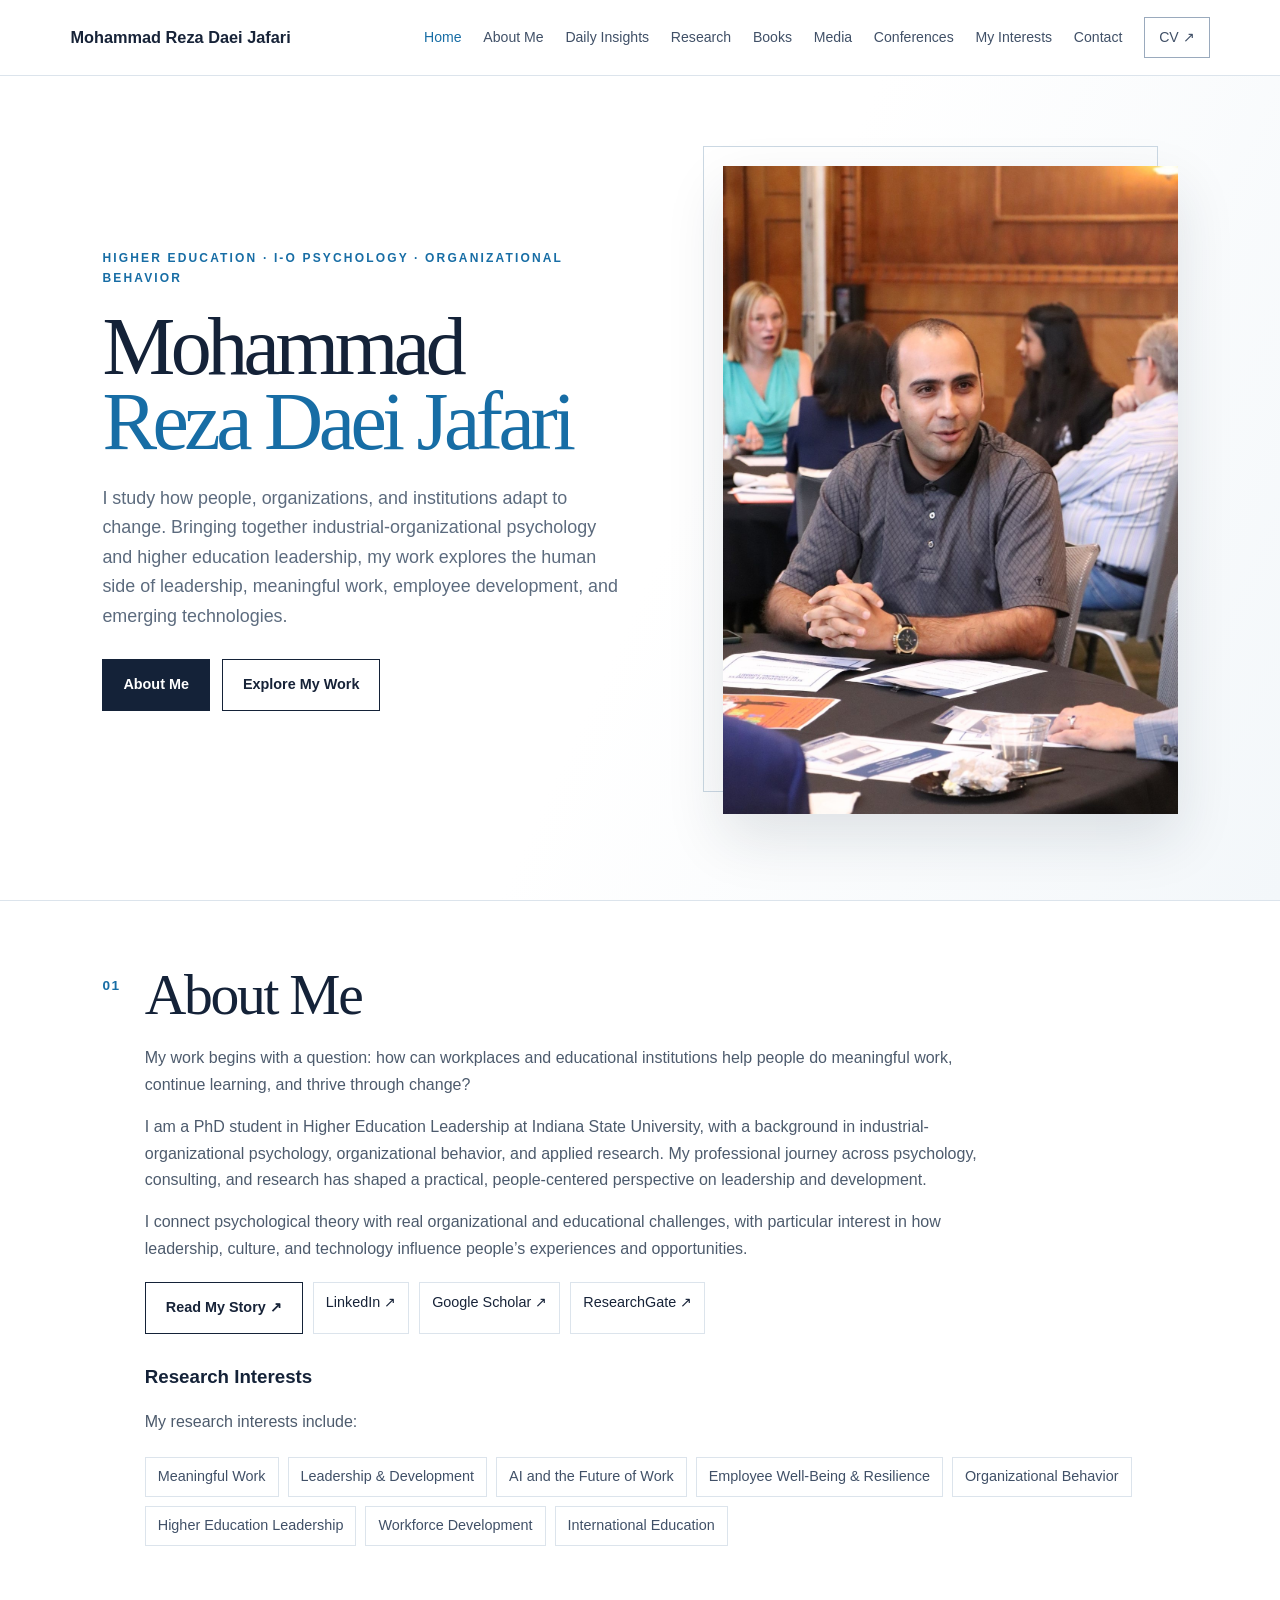
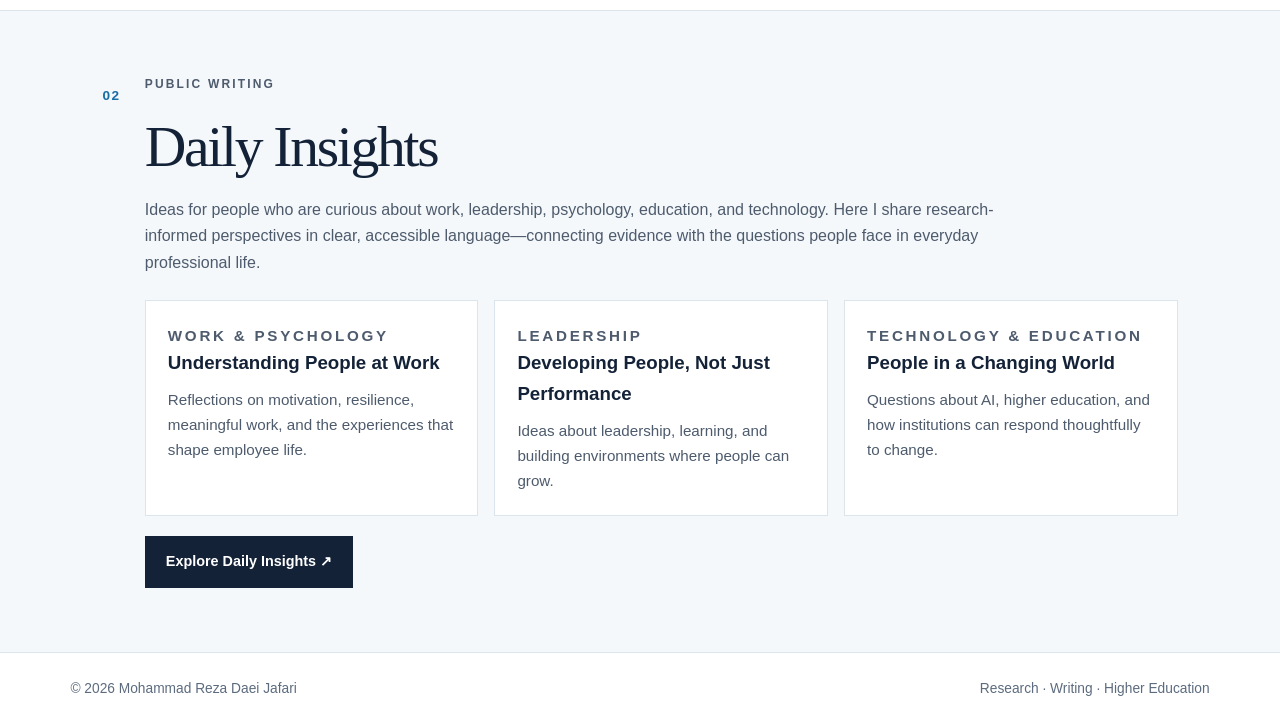
==== commit 379f188e: "Add files via upload" ====
--- a/index.html
+++ b/index.html
@@ -1 +1,33 @@
-<!doctype html><html lang="en"><head><meta charset="utf-8"><meta name="viewport" content="width=device-width,initial-scale=1"><meta name="description" content="Mohammad Reza Daei Jafari — researcher, writer, and higher education professional."><title>Mohammad Reza Daei Jafari | Home</title><link rel="stylesheet" href="style.css"></head><body><header class="site-header"><a class="brand" href="index.html">Home</a><button class="menu-toggle" aria-label="Open navigation" aria-expanded="false" onclick="toggleMenu()">☰</button><nav class="nav" id="mainNav"><a href="index.html" class="active">Home</a><a href="about.html" class="">About Me</a><a href="insights.html" class="">Daily Insights</a><a href="research.html" class="">Research</a><a href="books.html" class="">Books</a><a href="media.html" class="">Media</a><a href="conferences.html" class="">Conferences</a><a href="interests.html" class="">My Interests</a><a href="contact.html" class="">Contact</a><a class="cv-link" href="cv.pdf" target="_blank" rel="noopener">CV ↗</a></nav></header><main><section class="hero"><div class="hero-text"><p class="eyebrow">Higher Education · I-O Psychology · Organizational Behavior</p><h1>Mohammad <span>Reza Daei Jafari</span></h1><p class="hero-copy">Researcher, writer, and higher education professional exploring the intersection of people, organizations, technology, and learning.</p><div class="actions"><a class="btn btn-primary" href="about.html">About Me</a><a class="btn btn-outline" href="research.html">Explore My Work</a></div></div><div class="hero-visual"><img src="assets/profile-photo.jpg" alt="Mohammad Reza Daei Jafari at a professional meeting"></div></section></main><footer class="site-footer"><span>© 2026 Mohammad Reza Daei Jafari</span><span>Research · Writing · Higher Education</span></footer><script src="script.js"></script></body></html>+<!doctype html><html lang="en"><head><meta charset="utf-8"><meta name="viewport" content="width=device-width,initial-scale=1"><meta name="description" content="Mohammad Reza Daei Jafari — researcher, writer, and higher education professional."><title>Mohammad Reza Daei Jafari | Home</title><link rel="stylesheet" href="style.css"></head><body><header class="site-header"><a class="brand" href="index.html">Mohammad Reza Daei Jafari</a><button class="menu-toggle" aria-label="Open navigation" aria-expanded="false" onclick="toggleMenu()">☰</button><nav class="nav" id="mainNav"><a href="index.html" class="active">Home</a><a href="about.html" class="">About Me</a><a href="insights.html" class="">Daily Insights</a><a href="research.html" class="">Research</a><a href="books.html" class="">Books</a><a href="media.html" class="">Media</a><a href="conferences.html" class="">Conferences</a><a href="interests.html" class="">My Interests</a><a href="contact.html" class="">Contact</a><a class="cv-link" href="cv.pdf" target="_blank" rel="noopener">CV ↗</a></nav></header><main><section class="hero"><div class="hero-text"><p class="eyebrow">Higher Education · I-O Psychology · Organizational Behavior</p><h1>Mohammad <span>Reza Daei Jafari</span></h1><p class="hero-copy">I study how people, organizations, and institutions adapt to change. Bringing together industrial-organizational psychology and higher education leadership, my work explores the human side of leadership, meaningful work, employee development, and emerging technologies.</p><div class="actions"><a class="btn btn-primary" href="about.html">About Me</a><a class="btn btn-outline" href="research.html">Explore My Work</a></div></div><div class="hero-visual"><img src="assets/images/portrait-1.jpg" alt="Mohammad Reza Daei Jafari at a professional meeting"></div></section>
+<section class="home-section" id="about">
+  <div class="home-section-inner">
+    <div class="home-section-head"><span class="home-section-number">01</span><div>
+      <h2>About Me</h2>
+      <p>My work begins with a question: how can workplaces and educational institutions help people do meaningful work, continue learning, and thrive through change?</p>
+      <p>I am a PhD student in Higher Education Leadership at Indiana State University, with a background in industrial-organizational psychology, organizational behavior, and applied research. My professional journey across psychology, consulting, and research has shaped a practical, people-centered perspective on leadership and development.</p>
+      <p>I connect psychological theory with real organizational and educational challenges, with particular interest in how leadership, culture, and technology influence people’s experiences and opportunities.</p>
+      <div class="section-links"><a class="btn btn-outline" href="about.html">Read My Story ↗</a>
+      <a class="small-link" href="https://www.linkedin.com/in/mohammad-reza-daei-jafari/" target="_blank" rel="noopener">LinkedIn ↗</a>
+      <a class="small-link" href="https://scholar.google.com/citations?user=QjJZvMoAAAAJ&amp;hl=en" target="_blank" rel="noopener">Google Scholar ↗</a>
+      <a class="small-link" href="https://www.researchgate.net/profile/Mohammad-Reza-Daei-Jafari" target="_blank" rel="noopener">ResearchGate ↗</a></div>
+      <h3 style="margin:28px 0 8px;color:var(--navy)">Research Interests</h3>
+      <p>My research interests include:</p>
+      <div class="research-topics"><span>Meaningful Work</span><span>Leadership &amp; Development</span><span>AI and the Future of Work</span><span>Employee Well-Being &amp; Resilience</span><span>Organizational Behavior</span><span>Higher Education Leadership</span><span>Workforce Development</span><span>International Education</span></div>
+    </div></div>
+  </div>
+</section>
+<section class="home-section soft" id="insights">
+  <div class="home-section-inner">
+    <div class="home-section-head"><span class="home-section-number">02</span><div>
+      <p class="eyebrow">Public Writing</p><h2>Daily Insights</h2>
+      <p>Ideas for people who are curious about work, leadership, psychology, education, and technology. Here I share research-informed perspectives in clear, accessible language—connecting evidence with the questions people face in everyday professional life.</p>
+      <div class="insight-grid">
+        <article class="insight-card"><p class="eyebrow">Work &amp; Psychology</p><h3>Understanding People at Work</h3><p>Reflections on motivation, resilience, meaningful work, and the experiences that shape employee life.</p></article>
+        <article class="insight-card"><p class="eyebrow">Leadership</p><h3>Developing People, Not Just Performance</h3><p>Ideas about leadership, learning, and building environments where people can grow.</p></article>
+        <article class="insight-card"><p class="eyebrow">Technology &amp; Education</p><h3>People in a Changing World</h3><p>Questions about AI, higher education, and how institutions can respond thoughtfully to change.</p></article>
+      </div>
+      <div class="section-links"><a class="btn btn-primary" href="insights.html">Explore Daily Insights ↗</a></div>
+    </div></div>
+  </div>
+</section>
+</main><footer class="site-footer"><span>© 2026 Mohammad Reza Daei Jafari</span><span>Research · Writing · Higher Education</span></footer><script src="script.js"></script></body></html>
--- a/style.css
+++ b/style.css
@@ -1,2 +1,30 @@
 
 :root{--navy:#142238;--blue:#176da5;--ink:#172338;--muted:#5c6b7e;--line:#dce4ec;--wash:#f5f8fb}*{box-sizing:border-box}body{margin:0;color:var(--ink);font-family:Inter,"Segoe UI",Arial,sans-serif;line-height:1.65}a{color:inherit;text-decoration:none}.site-header{min-height:76px;border-bottom:1px solid var(--line);background:#fff;display:flex;align-items:center;justify-content:space-between;gap:24px;padding:15px clamp(20px,5.5vw,96px);position:sticky;top:0;z-index:10}.brand{font-size:1.08rem;font-weight:750;white-space:nowrap}.nav{display:flex;align-items:center;justify-content:flex-end;gap:clamp(12px,1.7vw,27px);flex-wrap:wrap}.nav a{font-size:.88rem;color:#405067}.nav a:hover,.nav a.active{color:var(--blue)}.nav .cv-link{border:1px solid #9aaabd;padding:8px 14px}.menu-toggle{display:none;background:white;border:1px solid var(--line);padding:8px 11px;font-size:1.1rem}.hero{min-height:calc(100vh - 76px);display:grid;grid-template-columns:1.05fr .95fr;align-items:center;gap:clamp(35px,6vw,100px);padding:54px clamp(24px,8vw,140px) 70px;background:linear-gradient(115deg,#fff 0%,#fff 53%,#f3f7fa 100%)}.eyebrow,.page-kicker{color:var(--blue);font-size:.75rem;font-weight:800;letter-spacing:.18em;text-transform:uppercase;margin:0 0 22px}.hero h1{font-family:Georgia,"Times New Roman",serif;font-size:clamp(3.5rem,6.4vw,6.8rem);font-weight:500;line-height:.91;letter-spacing:-.055em;margin:0 0 24px;color:var(--navy)}.hero h1 span{display:block;color:var(--blue)}.hero-copy{font-size:clamp(1.02rem,1.4vw,1.22rem);color:var(--muted);max-width:580px;margin:0 0 28px}.actions{display:flex;gap:12px;flex-wrap:wrap}.btn{display:inline-flex;align-items:center;justify-content:center;padding:13px 20px;border:1px solid var(--navy);font-weight:700;font-size:.9rem}.btn-primary{background:var(--navy);color:white}.btn-outline{background:transparent}.hero-visual{position:relative;padding:20px 0 0 20px;max-width:650px;justify-self:end;width:100%}.hero-visual:before{content:"";position:absolute;inset:0 20px 22px 0;border:1px solid #cbd8e3}.hero-visual img{position:relative;display:block;width:100%;height:min(72vh,690px);object-fit:cover;object-position:center 42%;box-shadow:0 24px 55px #16283d1f}.page-hero{padding:75px clamp(24px,9vw,150px) 50px;background:linear-gradient(115deg,#fff,#f3f7fa);border-bottom:1px solid var(--line)}.page-hero h1{font-family:Georgia,"Times New Roman",serif;font-size:clamp(3rem,6vw,5.5rem);line-height:1;margin:0;letter-spacing:-.04em;color:var(--navy);font-weight:500}.page-hero p:not(.page-kicker){max-width:760px;color:var(--muted);font-size:1.1rem;margin:20px 0 0}.content{max-width:1100px;margin:auto;padding:55px 24px 90px}.content h2{font-family:Georgia,"Times New Roman",serif;font-size:2rem;font-weight:500;margin:0 0 14px;color:var(--navy)}.content p{max-width:820px;color:#4d5b6d}.content-grid{display:grid;grid-template-columns:repeat(2,minmax(0,1fr));gap:20px;margin-top:28px}.info-card{border:1px solid var(--line);padding:25px;background:white}.info-card h3{margin:0 0 8px;color:var(--navy)}.info-card p{margin:0;color:var(--muted);font-size:.95rem}.note{padding:18px 20px;background:var(--wash);border-left:3px solid var(--blue);color:var(--muted);margin-top:28px}.site-footer{border-top:1px solid var(--line);padding:25px clamp(20px,5.5vw,96px);display:flex;justify-content:space-between;gap:16px;flex-wrap:wrap;color:var(--muted);font-size:.86rem}@media(max-width:1050px){.site-header{padding:15px 22px}.nav{gap:12px}.nav a{font-size:.82rem}.hero{padding-left:5vw;padding-right:5vw;gap:35px}}@media(max-width:780px){.menu-toggle{display:block}.nav{display:none;position:absolute;top:100%;left:0;right:0;padding:18px 22px 22px;background:#fff;border-bottom:1px solid var(--line);box-shadow:0 15px 24px #14223814;align-items:stretch;flex-direction:column;gap:0}.nav.open{display:flex}.nav a{padding:10px 0;font-size:.96rem}.nav .cv-link{padding:9px 12px;align-self:flex-start;margin-top:8px}.hero{grid-template-columns:1fr;padding:48px 24px 45px;gap:38px}.hero h1{font-size:clamp(3.5rem,14vw,5.4rem)}.hero-visual{justify-self:start;max-width:540px}.hero-visual img{height:auto;max-height:590px;aspect-ratio:4/4.3}.page-hero{padding:55px 24px 40px}.content{padding:38px 24px 65px}.content-grid{grid-template-columns:1fr}.site-footer{padding:22px 24px}}
+
+/* Homepage About Me + Daily Insights sections */
+.home-section{padding:64px clamp(24px,8vw,140px);border-top:1px solid var(--line)}
+.home-section.soft{background:var(--wash)}
+.home-section-inner{max-width:1120px;margin:0 auto}
+.home-section-head{display:flex;gap:24px;align-items:flex-start}
+.home-section-number{color:var(--blue);font-size:.85rem;font-weight:800;letter-spacing:.12em;padding-top:10px}
+.home-section h2{font-family:Georgia,"Times New Roman",serif;font-size:clamp(2.5rem,4.5vw,4rem);font-weight:500;line-height:1.05;letter-spacing:-.04em;color:var(--navy);margin:0 0 20px}
+.home-section p{max-width:850px;color:#4d5b6d}
+.home-section .section-links{display:flex;gap:10px;flex-wrap:wrap;margin-top:20px}
+.home-section .small-link{border:1px solid var(--line);padding:8px 12px;background:#fff;font-size:.9rem}
+.home-section .insight-grid{display:grid;grid-template-columns:repeat(3,minmax(0,1fr));gap:16px;margin-top:24px}
+.home-section .insight-card{border:1px solid var(--line);padding:22px;background:#fff}
+.home-section .insight-card h3{margin:0 0 8px;color:var(--navy)}
+.home-section .insight-card p{font-size:.95rem;margin:0}
+@media(max-width:780px){.home-section{padding:44px 24px}.home-section-head{gap:14px}.home-section .insight-grid{grid-template-columns:1fr}}
+
+/* Refined homepage and personal media gallery */
+.brand{font-size:1.02rem}
+.home-section .research-topics{display:flex;gap:9px;flex-wrap:wrap;margin-top:22px}
+.home-section .research-topics span{border:1px solid #dce4ec;background:#fff;padding:7px 12px;color:#405067;font-size:.9rem}
+.media-gallery{display:grid;grid-template-columns:repeat(2,minmax(0,1fr));gap:22px}
+.media-photo{margin:0;border:1px solid var(--line);background:#fff;overflow:hidden}
+.media-photo img{display:block;width:100%;height:440px;object-fit:cover;object-position:center 35%;transition:transform .35s}
+.media-photo:hover img{transform:scale(1.025)}
+.media-photo figcaption{padding:14px 17px;color:var(--muted);font-size:.92rem}
+.media-photo.featured img{object-position:center 25%}
+@media(max-width:780px){.media-gallery{grid-template-columns:1fr}.media-photo img{height:auto;max-height:620px;object-fit:cover}}
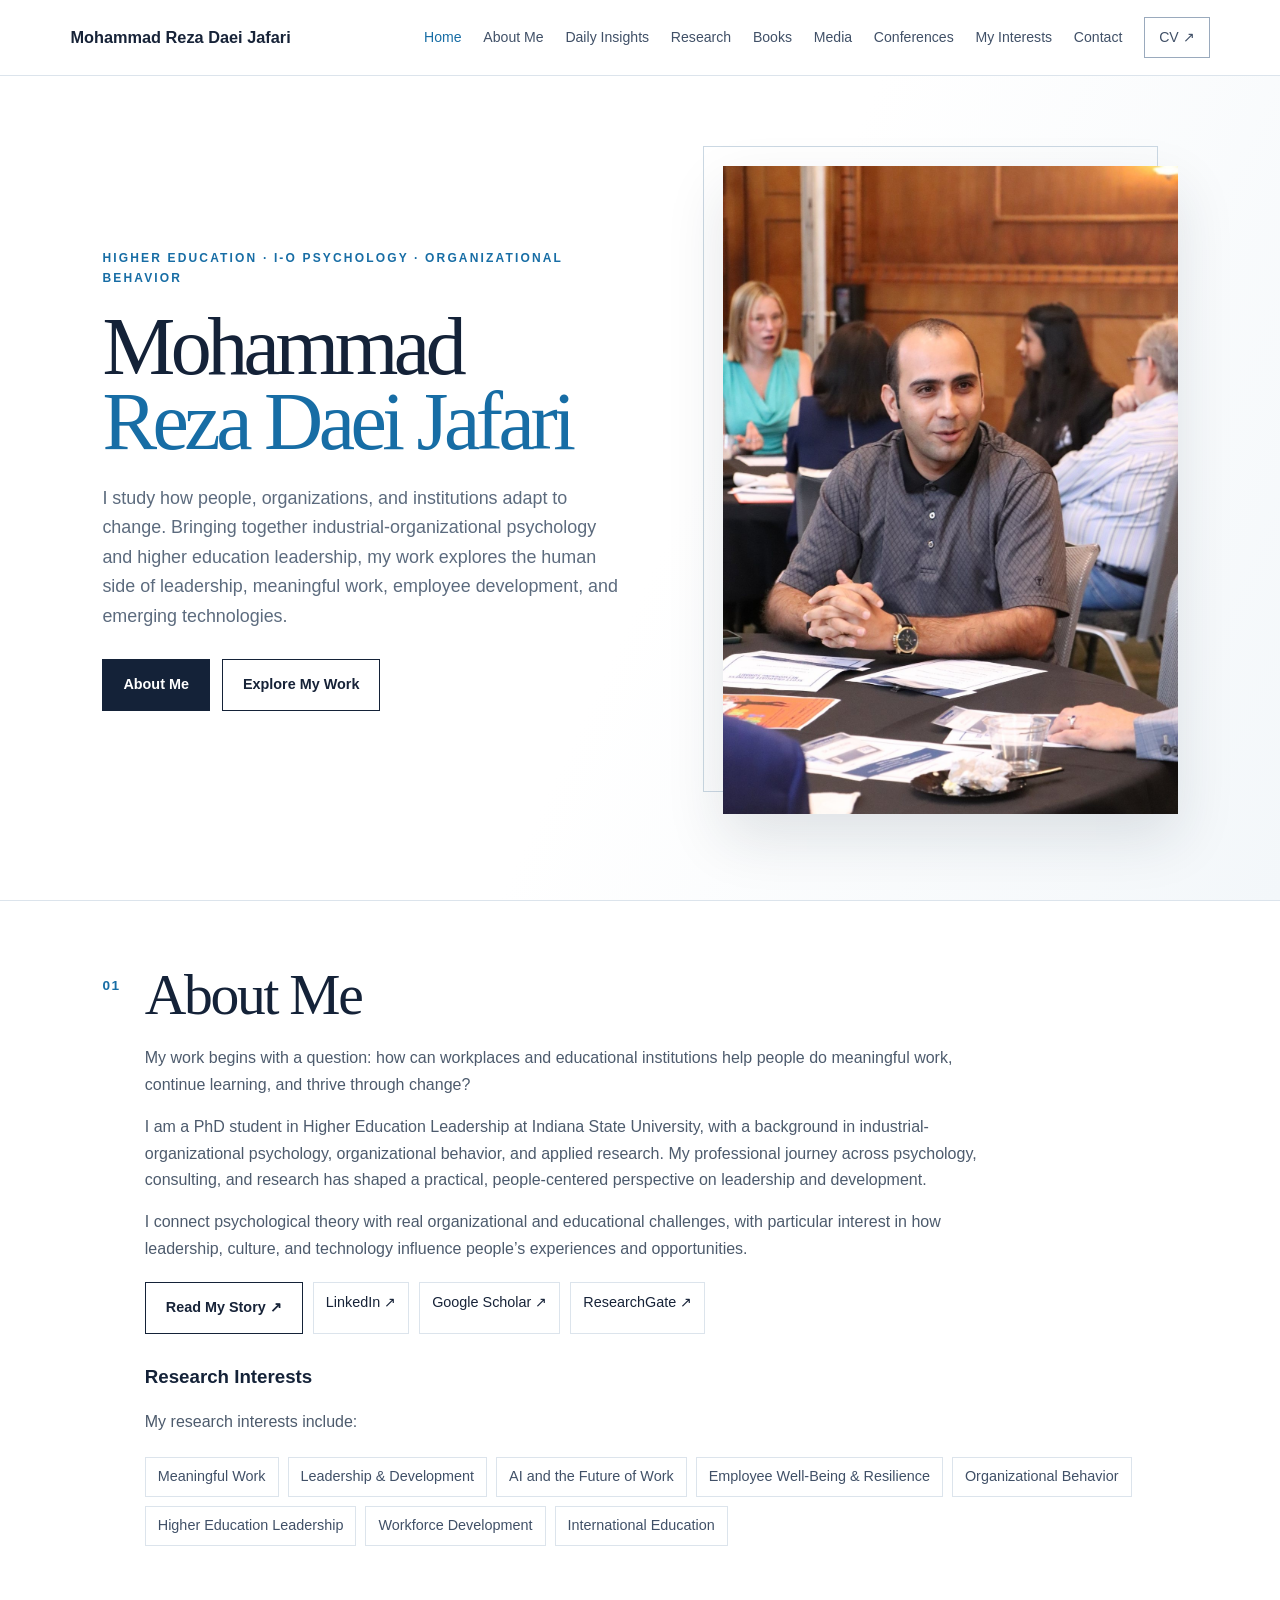
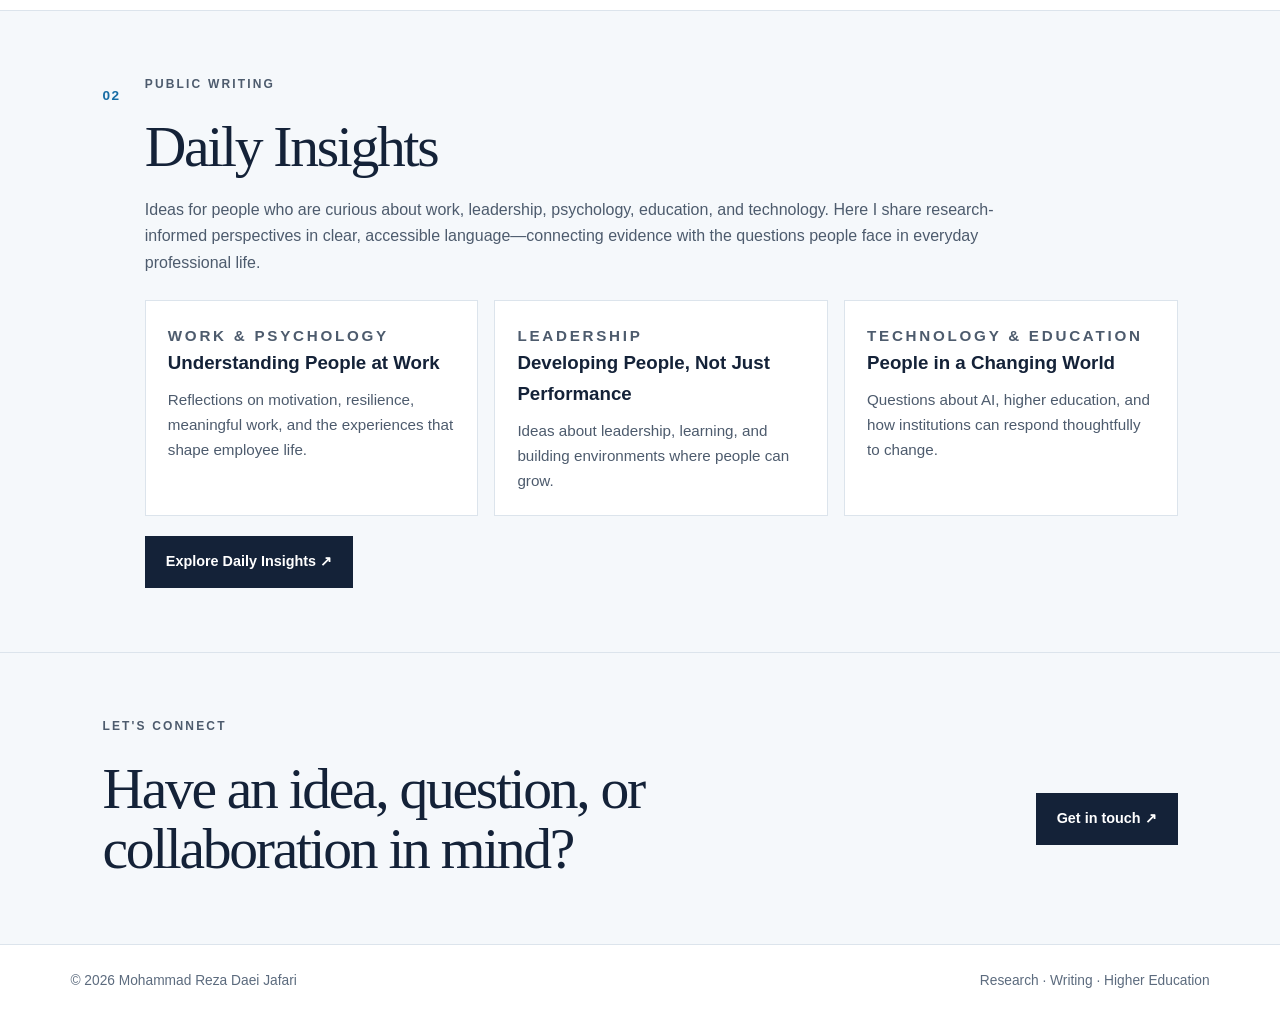
==== commit d9eb35f4: "Add files via upload" ====
--- a/index.html
+++ b/index.html
@@ -30,4 +30,15 @@
     </div></div>
   </div>
 </section>
+
+<section class="home-section soft" id="contact">
+  <div class="home-section-inner">
+    <p class="eyebrow">Let's Connect</p>
+    <div style="display:flex;align-items:center;justify-content:space-between;gap:32px;flex-wrap:wrap">
+      <h2 style="max-width:780px;margin:0">Have an idea, question, or collaboration in mind?</h2>
+      <a class="btn btn-primary" href="contact.html">Get in touch ↗</a>
+    </div>
+  </div>
+</section>
+
 </main><footer class="site-footer"><span>© 2026 Mohammad Reza Daei Jafari</span><span>Research · Writing · Higher Education</span></footer><script src="script.js"></script></body></html>
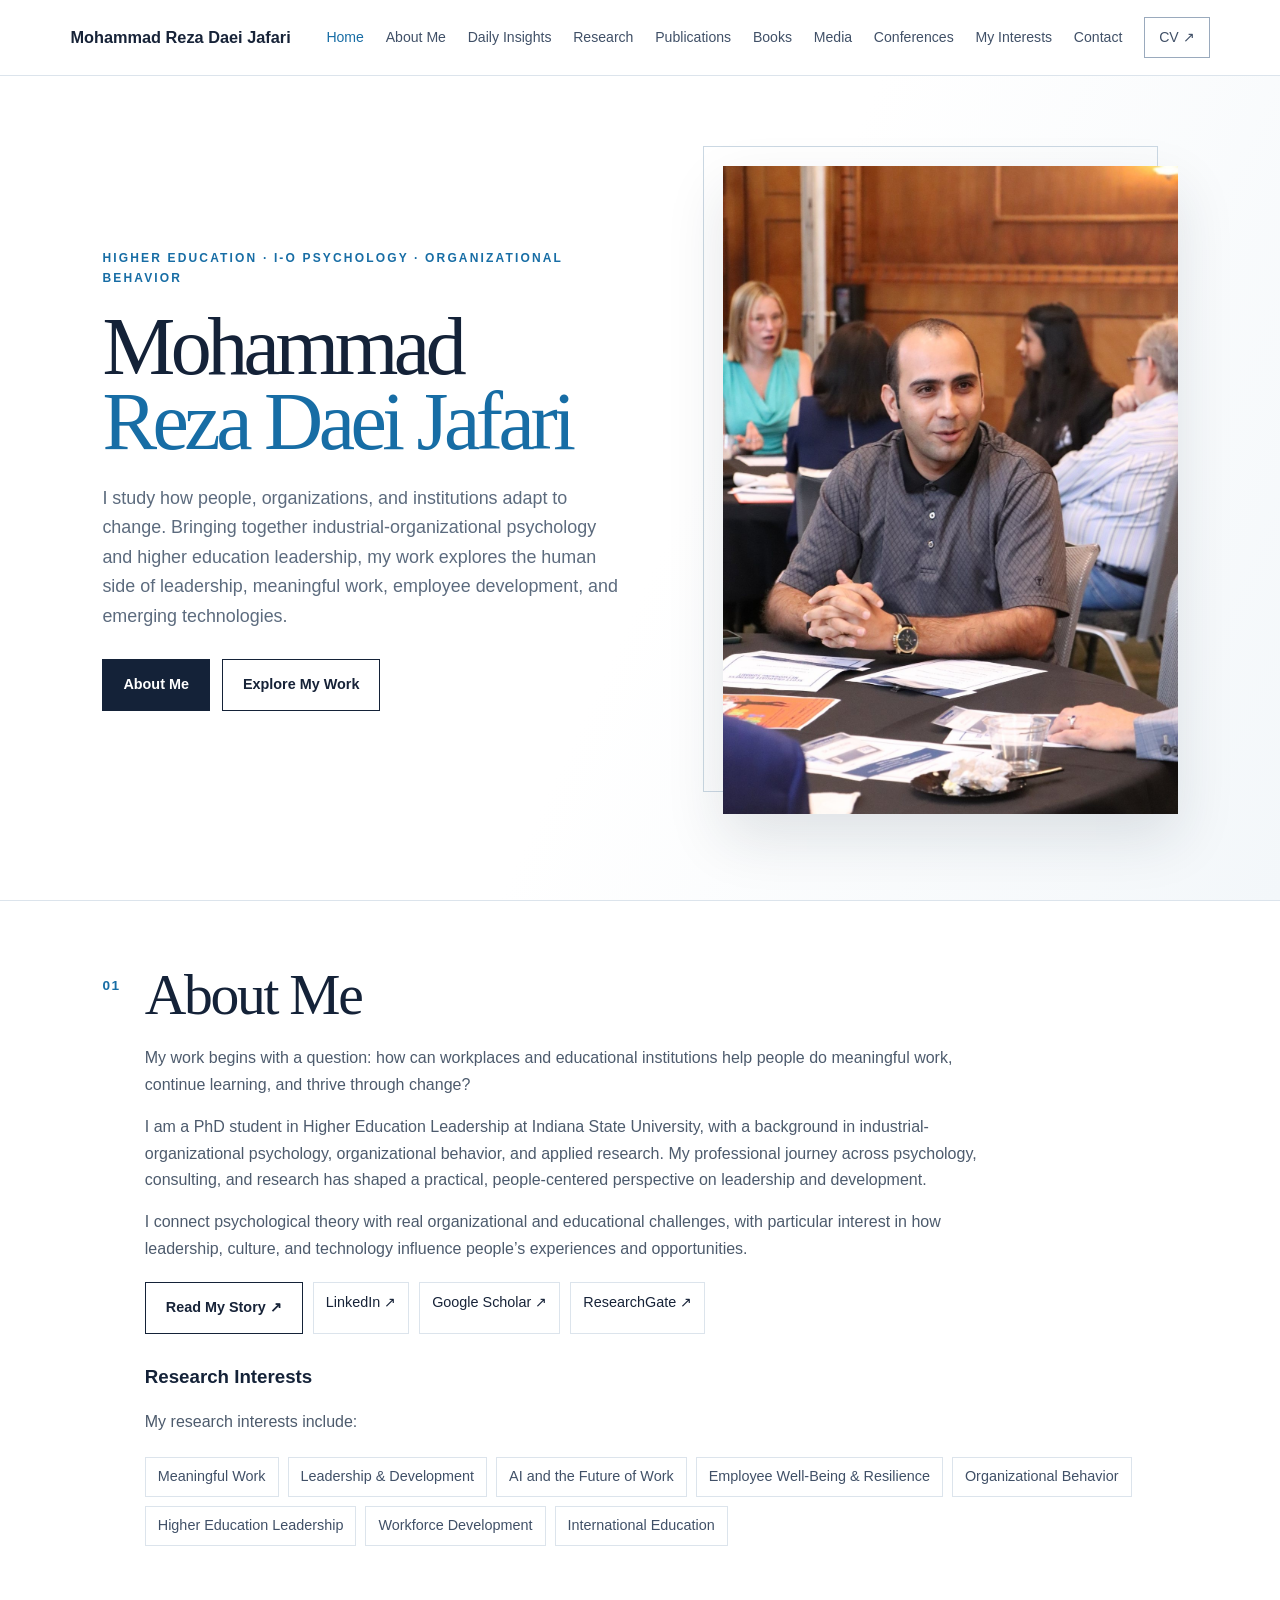
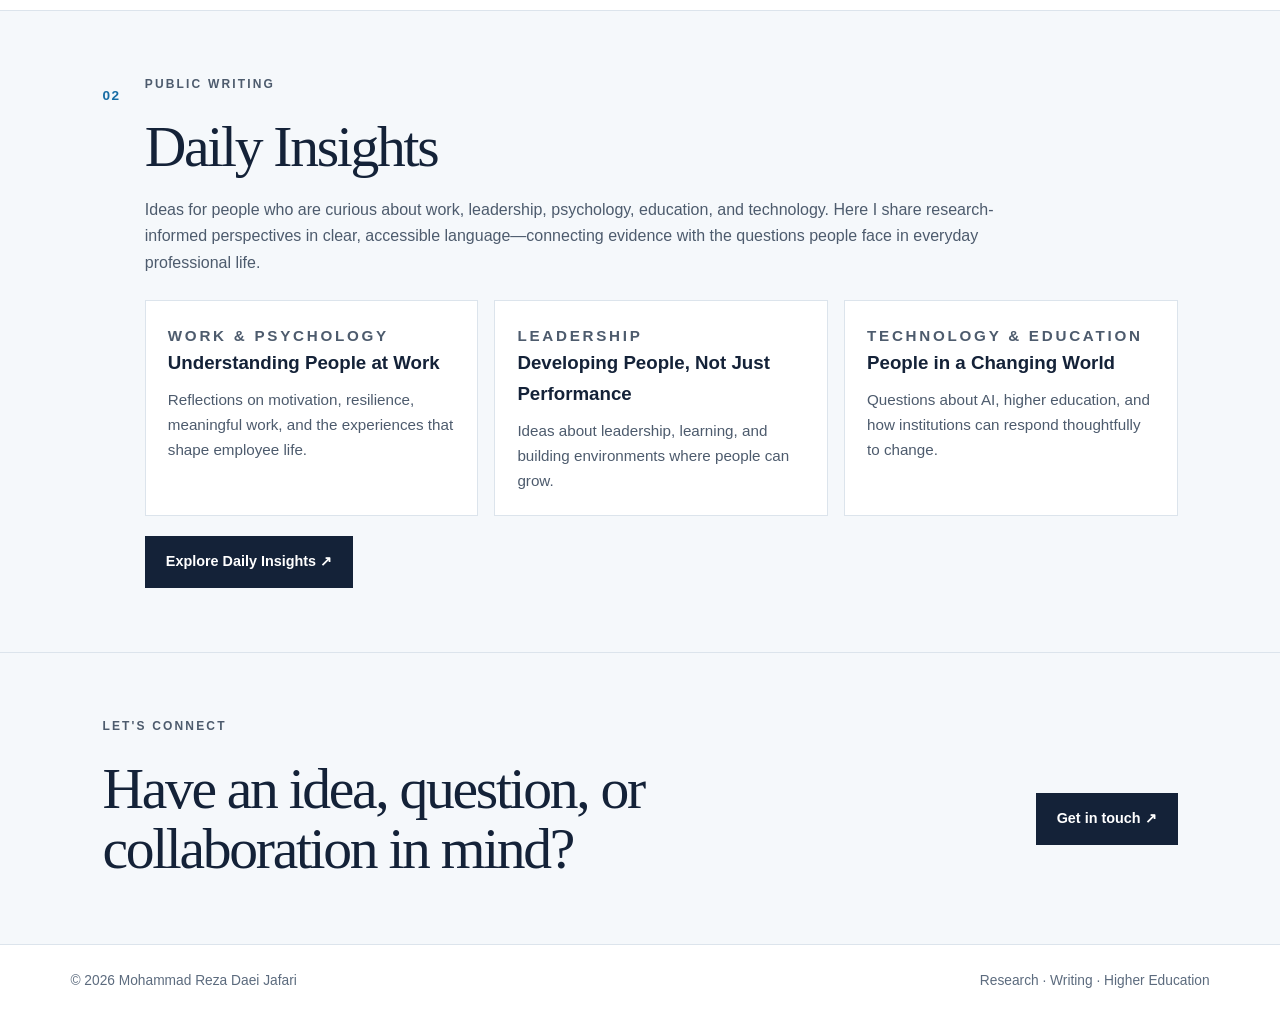
==== commit 3eb6a66e: "Add files via upload" ====
--- a/index.html
+++ b/index.html
@@ -1,4 +1,5 @@
-<!doctype html><html lang="en"><head><meta charset="utf-8"><meta name="viewport" content="width=device-width,initial-scale=1"><meta name="description" content="Mohammad Reza Daei Jafari — researcher, writer, and higher education professional."><title>Mohammad Reza Daei Jafari | Home</title><link rel="stylesheet" href="style.css"></head><body><header class="site-header"><a class="brand" href="index.html">Mohammad Reza Daei Jafari</a><button class="menu-toggle" aria-label="Open navigation" aria-expanded="false" onclick="toggleMenu()">☰</button><nav class="nav" id="mainNav"><a href="index.html" class="active">Home</a><a href="about.html" class="">About Me</a><a href="insights.html" class="">Daily Insights</a><a href="research.html" class="">Research</a><a href="books.html" class="">Books</a><a href="media.html" class="">Media</a><a href="conferences.html" class="">Conferences</a><a href="interests.html" class="">My Interests</a><a href="contact.html" class="">Contact</a><a class="cv-link" href="cv.pdf" target="_blank" rel="noopener">CV ↗</a></nav></header><main><section class="hero"><div class="hero-text"><p class="eyebrow">Higher Education · I-O Psychology · Organizational Behavior</p><h1>Mohammad <span>Reza Daei Jafari</span></h1><p class="hero-copy">I study how people, organizations, and institutions adapt to change. Bringing together industrial-organizational psychology and higher education leadership, my work explores the human side of leadership, meaningful work, employee development, and emerging technologies.</p><div class="actions"><a class="btn btn-primary" href="about.html">About Me</a><a class="btn btn-outline" href="research.html">Explore My Work</a></div></div><div class="hero-visual"><img src="assets/images/portrait-1.jpg" alt="Mohammad Reza Daei Jafari at a professional meeting"></div></section>
+<!doctype html><html lang="en"><head><meta charset="utf-8"><meta name="viewport" content="width=device-width,initial-scale=1"><meta name="description" content="Mohammad Reza Daei Jafari — researcher, writer, and higher education professional."><title>Mohammad Reza Daei Jafari | Home</title><link rel="stylesheet" href="style.css"></head><body><header class="site-header"><a class="brand" href="index.html">Mohammad Reza Daei Jafari</a><button class="menu-toggle" aria-label="Open navigation" aria-expanded="false" onclick="toggleMenu()">☰</button><nav class="nav" id="mainNav"><a href="index.html" class="active">Home</a><a href="about.html" class="">About Me</a><a href="insights.html" class="">Daily Insights</a><a href="research.html" class="">Research</a>
+<a href="publications.html" class="">Publications</a><a href="books.html" class="">Books</a><a href="media.html" class="">Media</a><a href="conferences.html" class="">Conferences</a><a href="interests.html" class="">My Interests</a><a href="contact.html" class="">Contact</a><a class="cv-link" href="cv.pdf" target="_blank" rel="noopener">CV ↗</a></nav></header><main><section class="hero"><div class="hero-text"><p class="eyebrow">Higher Education · I-O Psychology · Organizational Behavior</p><h1>Mohammad <span>Reza Daei Jafari</span></h1><p class="hero-copy">I study how people, organizations, and institutions adapt to change. Bringing together industrial-organizational psychology and higher education leadership, my work explores the human side of leadership, meaningful work, employee development, and emerging technologies.</p><div class="actions"><a class="btn btn-primary" href="about.html">About Me</a><a class="btn btn-outline" href="research.html">Explore My Work</a></div></div><div class="hero-visual"><img src="assets/images/portrait-1.jpg" alt="Mohammad Reza Daei Jafari at a professional meeting"></div></section>
 <section class="home-section" id="about">
   <div class="home-section-inner">
     <div class="home-section-head"><span class="home-section-number">01</span><div>
--- a/style.css
+++ b/style.css
@@ -28,3 +28,13 @@
 .media-photo figcaption{padding:14px 17px;color:var(--muted);font-size:.92rem}
 .media-photo.featured img{object-position:center 25%}
 @media(max-width:780px){.media-gallery{grid-template-columns:1fr}.media-photo img{height:auto;max-height:620px;object-fit:cover}}
+
+
+/* Publications page additions — matched to the existing site design */
+.publication-group{margin:0 0 46px}
+.publication-entry{padding:19px 0;border-bottom:1px solid var(--line);max-width:1000px}
+.publication-entry p{margin:0;max-width:1000px;color:#4d5b6d}
+.publication-entry strong{color:var(--navy)}
+.publication-entry em{color:#34445b}
+.publication-status{display:inline-block;margin-top:9px;padding:3px 8px;border:1px solid var(--line);background:var(--wash);color:var(--blue);font-size:.78rem;font-weight:700}
+.publication-note{padding:18px 20px;background:var(--wash);border-left:3px solid var(--blue);color:var(--muted);margin-top:28px}
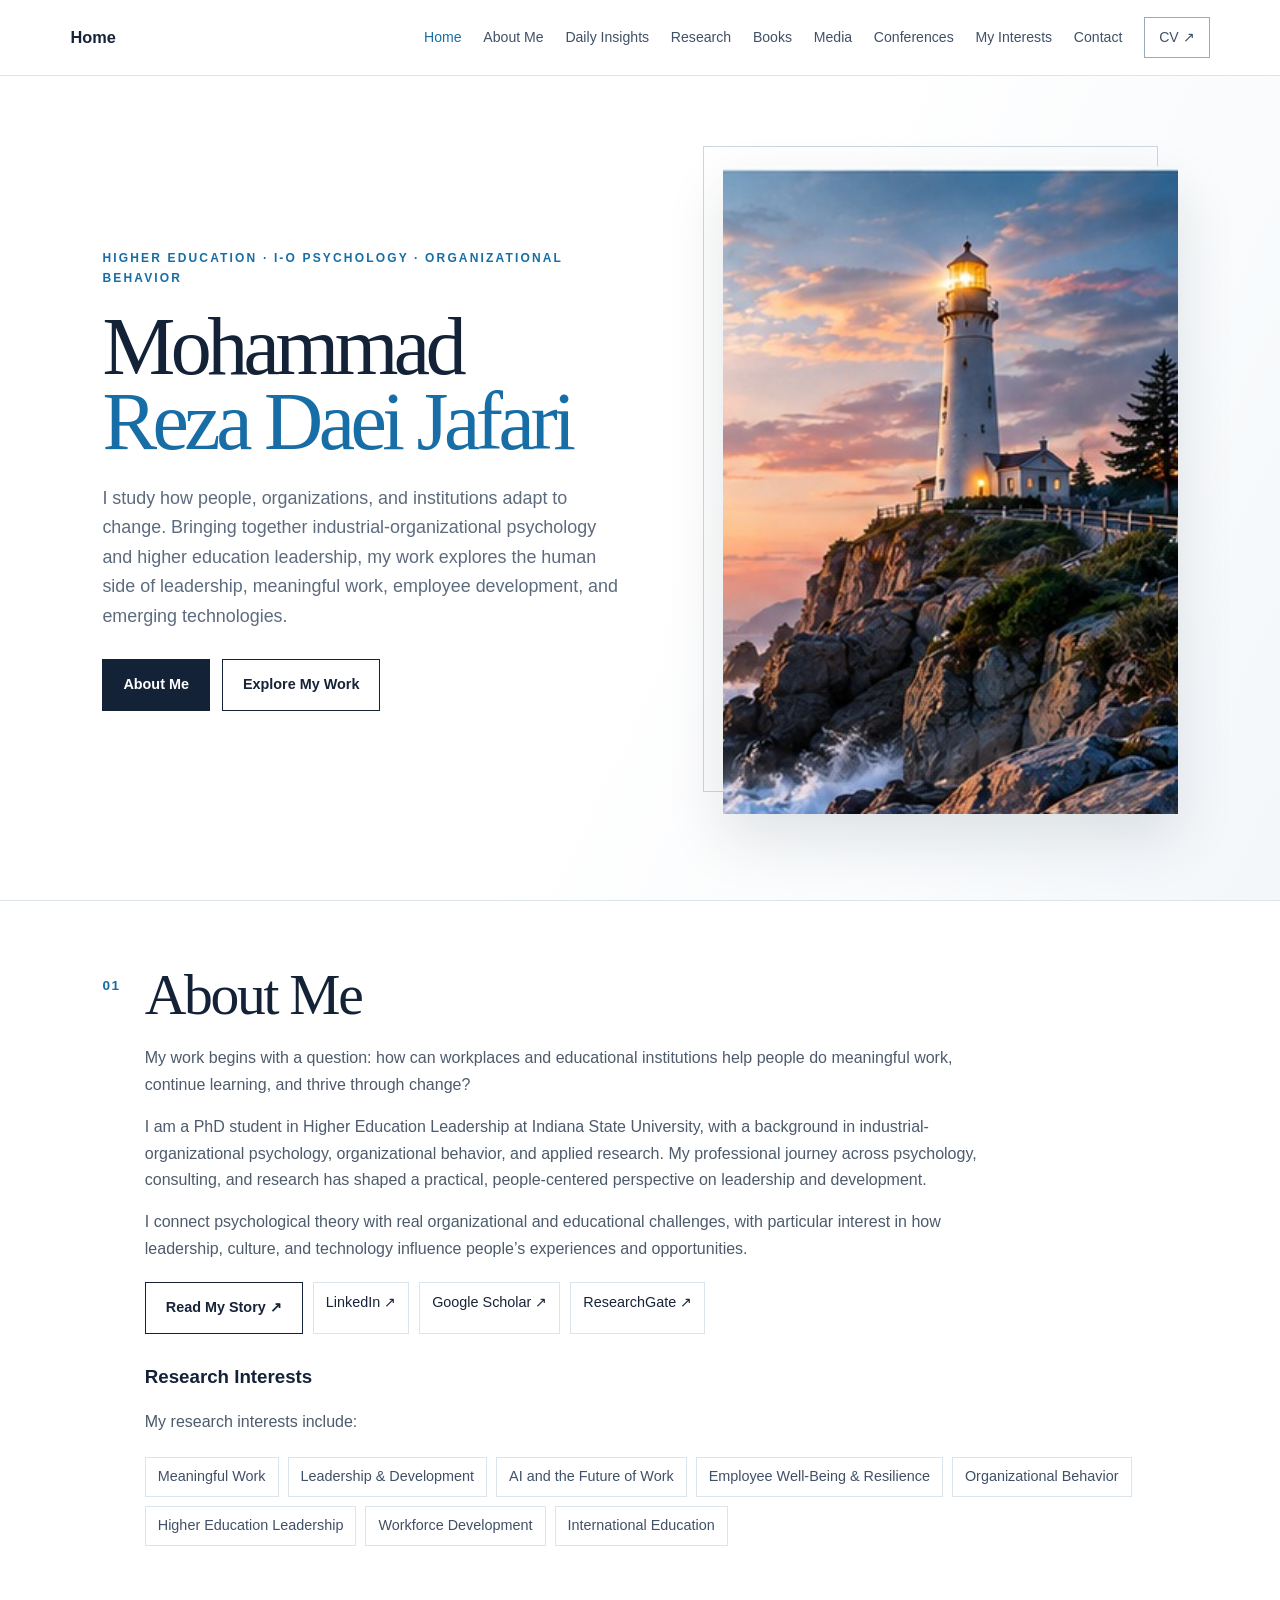
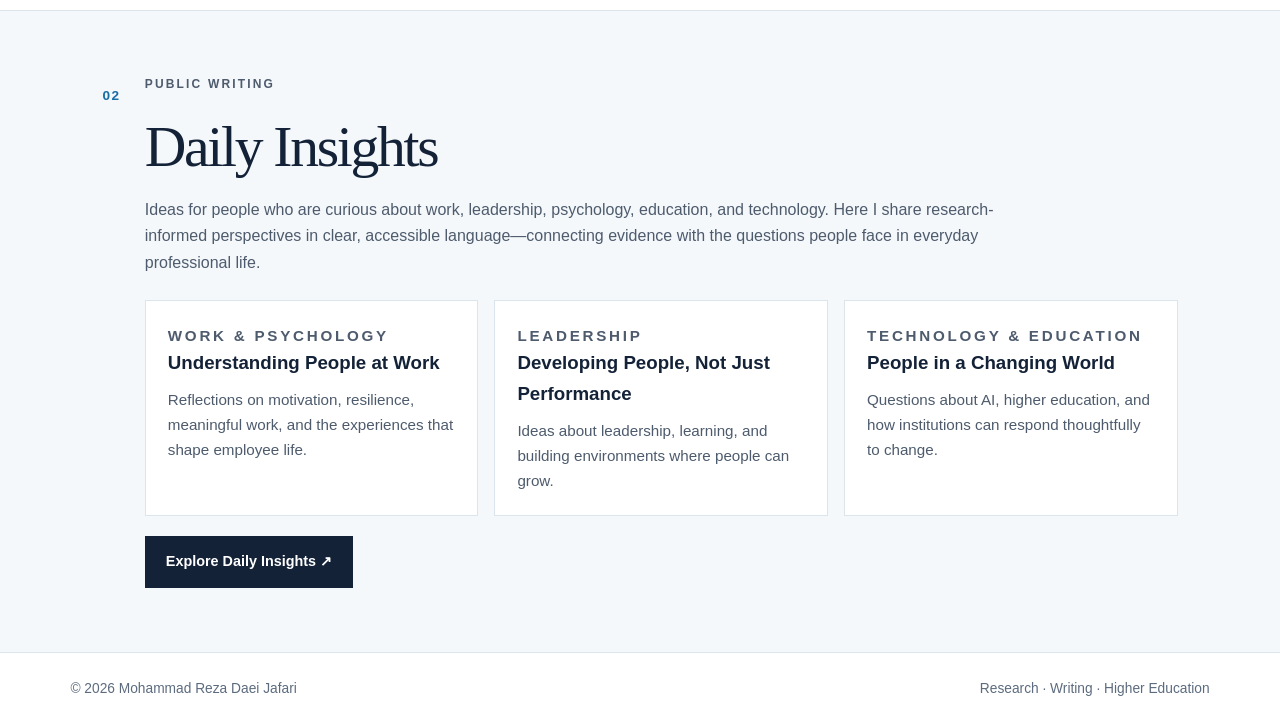
==== commit c55fa9ad: "Add files via upload" ====
--- a/index.html
+++ b/index.html
@@ -1,5 +1,4 @@
-<!doctype html><html lang="en"><head><meta charset="utf-8"><meta name="viewport" content="width=device-width,initial-scale=1"><meta name="description" content="Mohammad Reza Daei Jafari — researcher, writer, and higher education professional."><title>Mohammad Reza Daei Jafari | Home</title><link rel="stylesheet" href="style.css"></head><body><header class="site-header"><a class="brand" href="index.html">Mohammad Reza Daei Jafari</a><button class="menu-toggle" aria-label="Open navigation" aria-expanded="false" onclick="toggleMenu()">☰</button><nav class="nav" id="mainNav"><a href="index.html" class="active">Home</a><a href="about.html" class="">About Me</a><a href="insights.html" class="">Daily Insights</a><a href="research.html" class="">Research</a>
-<a href="publications.html" class="">Publications</a><a href="books.html" class="">Books</a><a href="media.html" class="">Media</a><a href="conferences.html" class="">Conferences</a><a href="interests.html" class="">My Interests</a><a href="contact.html" class="">Contact</a><a class="cv-link" href="cv.pdf" target="_blank" rel="noopener">CV ↗</a></nav></header><main><section class="hero"><div class="hero-text"><p class="eyebrow">Higher Education · I-O Psychology · Organizational Behavior</p><h1>Mohammad <span>Reza Daei Jafari</span></h1><p class="hero-copy">I study how people, organizations, and institutions adapt to change. Bringing together industrial-organizational psychology and higher education leadership, my work explores the human side of leadership, meaningful work, employee development, and emerging technologies.</p><div class="actions"><a class="btn btn-primary" href="about.html">About Me</a><a class="btn btn-outline" href="research.html">Explore My Work</a></div></div><div class="hero-visual"><img src="assets/images/portrait-1.jpg" alt="Mohammad Reza Daei Jafari at a professional meeting"></div></section>
+<!doctype html><html lang="en"><head><meta charset="utf-8"><meta name="viewport" content="width=device-width,initial-scale=1"><meta name="description" content="Mohammad Reza Daei Jafari — researcher, writer, and higher education professional."><title>Mohammad Reza Daei Jafari | Home</title><link rel="stylesheet" href="style.css"></head><body><header class="site-header"><a class="brand" href="index.html">Home</a><button class="menu-toggle" aria-label="Open navigation" aria-expanded="false" onclick="toggleMenu()">☰</button><nav class="nav" id="mainNav"><a href="index.html" class="active">Home</a><a href="about.html" class="">About Me</a><a href="insights.html" class="">Daily Insights</a><a href="research.html" class="">Research</a><a href="books.html" class="">Books</a><a href="media.html" class="">Media</a><a href="conferences.html" class="">Conferences</a><a href="interests.html" class="">My Interests</a><a href="contact.html" class="">Contact</a><a class="cv-link" href="cv.pdf" target="_blank" rel="noopener">CV ↗</a></nav></header><main><section class="hero"><div class="hero-text"><p class="eyebrow">Higher Education · I-O Psychology · Organizational Behavior</p><h1>Mohammad <span>Reza Daei Jafari</span></h1><p class="hero-copy">I study how people, organizations, and institutions adapt to change. Bringing together industrial-organizational psychology and higher education leadership, my work explores the human side of leadership, meaningful work, employee development, and emerging technologies.</p><div class="actions"><a class="btn btn-primary" href="about.html">About Me</a><a class="btn btn-outline" href="research.html">Explore My Work</a></div></div><div class="hero-visual"><img src="assets/images/lighthouse-home.jpg" alt="A lighthouse overlooking the ocean at sunset"></div></section>
 <section class="home-section" id="about">
   <div class="home-section-inner">
     <div class="home-section-head"><span class="home-section-number">01</span><div>
@@ -31,15 +30,4 @@
     </div></div>
   </div>
 </section>
-
-<section class="home-section soft" id="contact">
-  <div class="home-section-inner">
-    <p class="eyebrow">Let's Connect</p>
-    <div style="display:flex;align-items:center;justify-content:space-between;gap:32px;flex-wrap:wrap">
-      <h2 style="max-width:780px;margin:0">Have an idea, question, or collaboration in mind?</h2>
-      <a class="btn btn-primary" href="contact.html">Get in touch ↗</a>
-    </div>
-  </div>
-</section>
-
 </main><footer class="site-footer"><span>© 2026 Mohammad Reza Daei Jafari</span><span>Research · Writing · Higher Education</span></footer><script src="script.js"></script></body></html>
--- a/style.css
+++ b/style.css
@@ -30,11 +30,33 @@
 @media(max-width:780px){.media-gallery{grid-template-columns:1fr}.media-photo img{height:auto;max-height:620px;object-fit:cover}}
 
 
-/* Publications page additions — matched to the existing site design */
-.publication-group{margin:0 0 46px}
-.publication-entry{padding:19px 0;border-bottom:1px solid var(--line);max-width:1000px}
+/* Added Future of Work graphic and publications within Research; existing site styles remain intact. */
+.research-theme-grid{display:grid;grid-template-columns:minmax(0,1fr) minmax(230px,.78fr) minmax(0,1fr);grid-template-rows:1fr 1fr;gap:20px;align-items:stretch;margin-top:28px}
+.research-theme-grid .info-card{min-height:190px;display:flex;flex-direction:column;justify-content:center}
+.research-theme-grid .theme-one{grid-column:1;grid-row:1}
+.research-theme-grid .theme-two{grid-column:3;grid-row:1}
+.research-theme-grid .theme-three{grid-column:1;grid-row:2}
+.research-theme-grid .theme-four{grid-column:3;grid-row:2}
+.future-work-figure{grid-column:2;grid-row:1 / span 2;align-self:center;justify-self:center;width:min(100%,330px);margin:0;text-align:center}
+.future-work-figure img{display:block;width:100%;aspect-ratio:1;object-fit:cover;border-radius:50%;border:7px solid #fff;box-shadow:0 15px 40px rgba(20,34,56,.15);outline:1px solid var(--line)}
+.future-work-figure figcaption{font-family:Georgia,"Times New Roman",serif;font-size:1.2rem;color:var(--navy);margin-top:12px}
+.publications-section{margin-top:76px;padding-top:46px;border-top:1px solid var(--line);scroll-margin-top:95px}
+.publications-heading{margin-bottom:28px}
+.publications-heading h2{margin-bottom:8px}
+.publication-group{margin:36px 0}
+.publication-group h3{font-family:Georgia,"Times New Roman",serif;font-size:1.55rem;font-weight:500;color:var(--navy);margin-bottom:18px}
+.publication-entry{padding:17px 0;border-bottom:1px solid var(--line);max-width:1000px}
 .publication-entry p{margin:0;max-width:1000px;color:#4d5b6d}
 .publication-entry strong{color:var(--navy)}
 .publication-entry em{color:#34445b}
-.publication-status{display:inline-block;margin-top:9px;padding:3px 8px;border:1px solid var(--line);background:var(--wash);color:var(--blue);font-size:.78rem;font-weight:700}
-.publication-note{padding:18px 20px;background:var(--wash);border-left:3px solid var(--blue);color:var(--muted);margin-top:28px}
+@media(max-width:900px){
+ .research-theme-grid{grid-template-columns:repeat(2,minmax(0,1fr));grid-template-rows:auto}
+ .research-theme-grid .theme-one,.research-theme-grid .theme-two,.research-theme-grid .theme-three,.research-theme-grid .theme-four{grid-column:auto;grid-row:auto}
+ .future-work-figure{grid-column:1 / -1;grid-row:auto;width:min(78%,310px);order:0}
+}
+@media(max-width:600px){
+ .research-theme-grid{grid-template-columns:1fr}
+ .research-theme-grid .info-card{min-height:0}
+ .future-work-figure{grid-column:1;width:min(84%,290px)}
+ .publications-section{margin-top:52px;padding-top:32px}
+}
